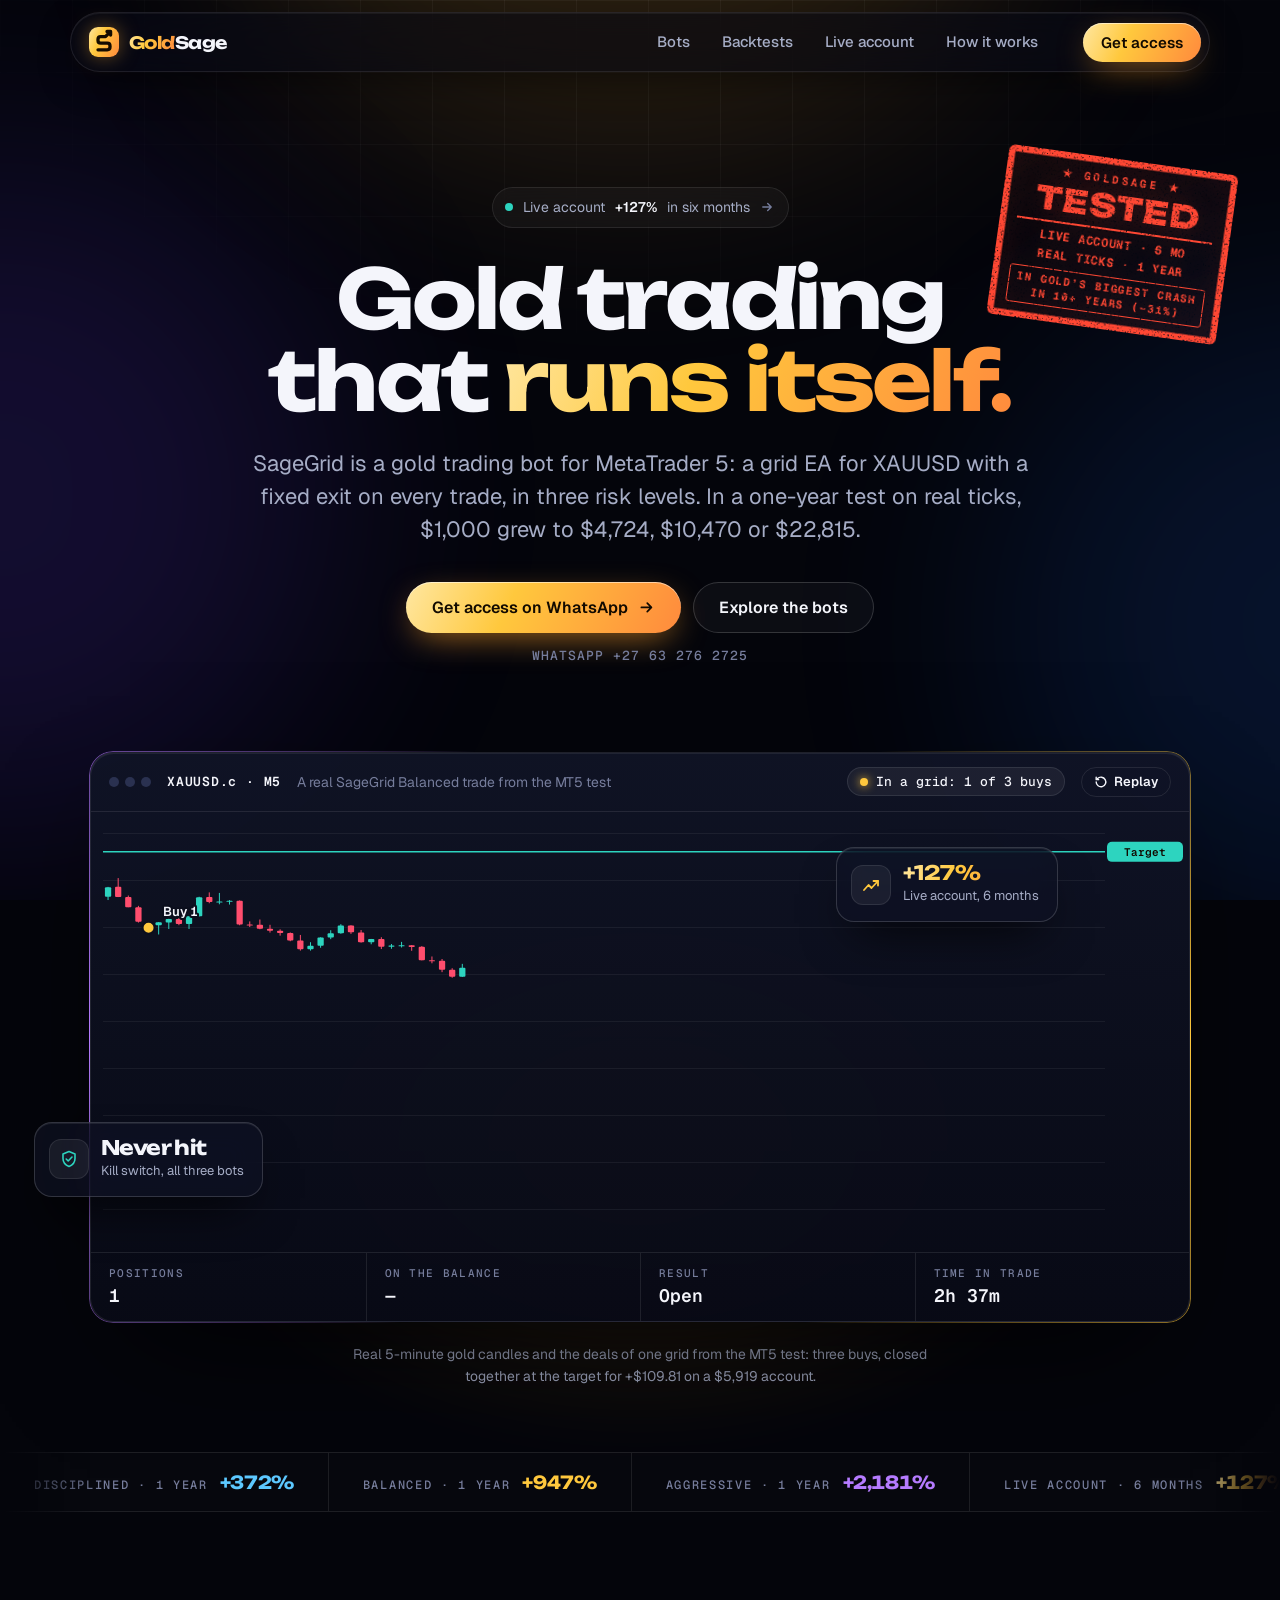
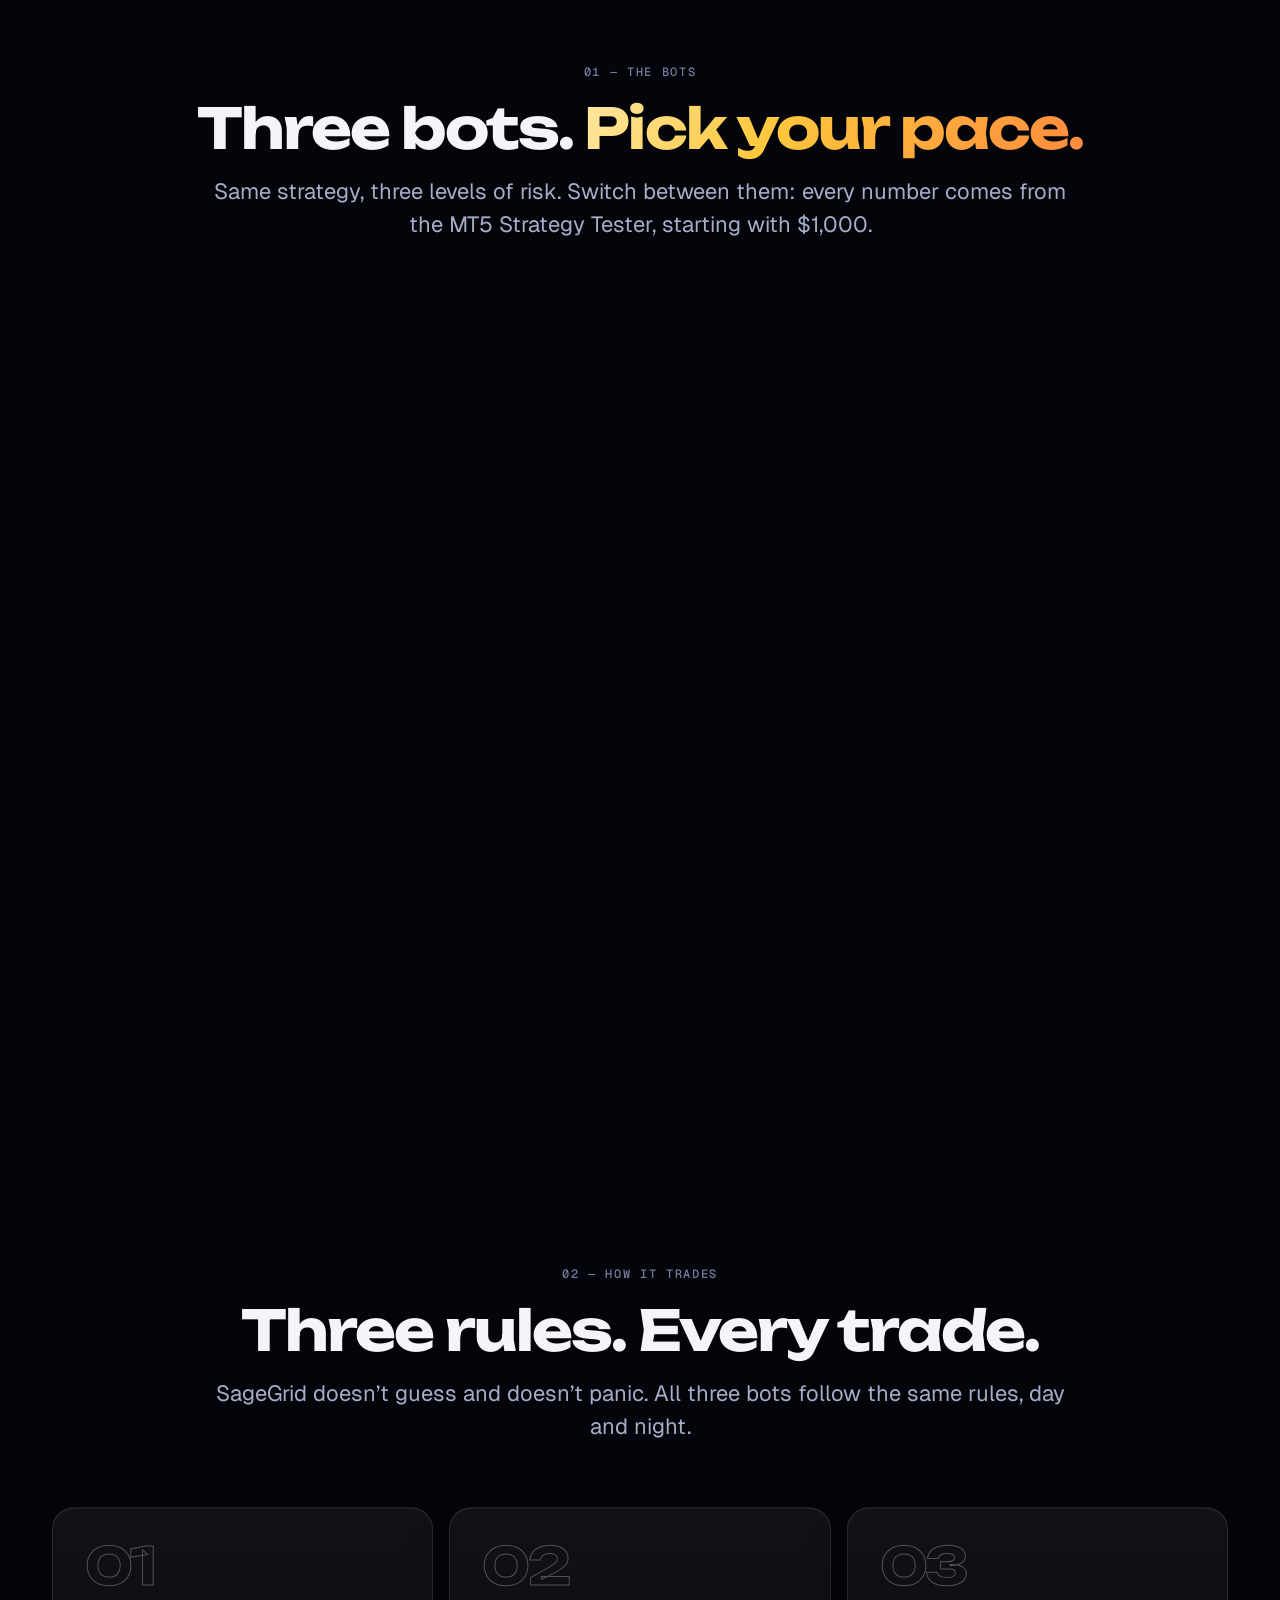
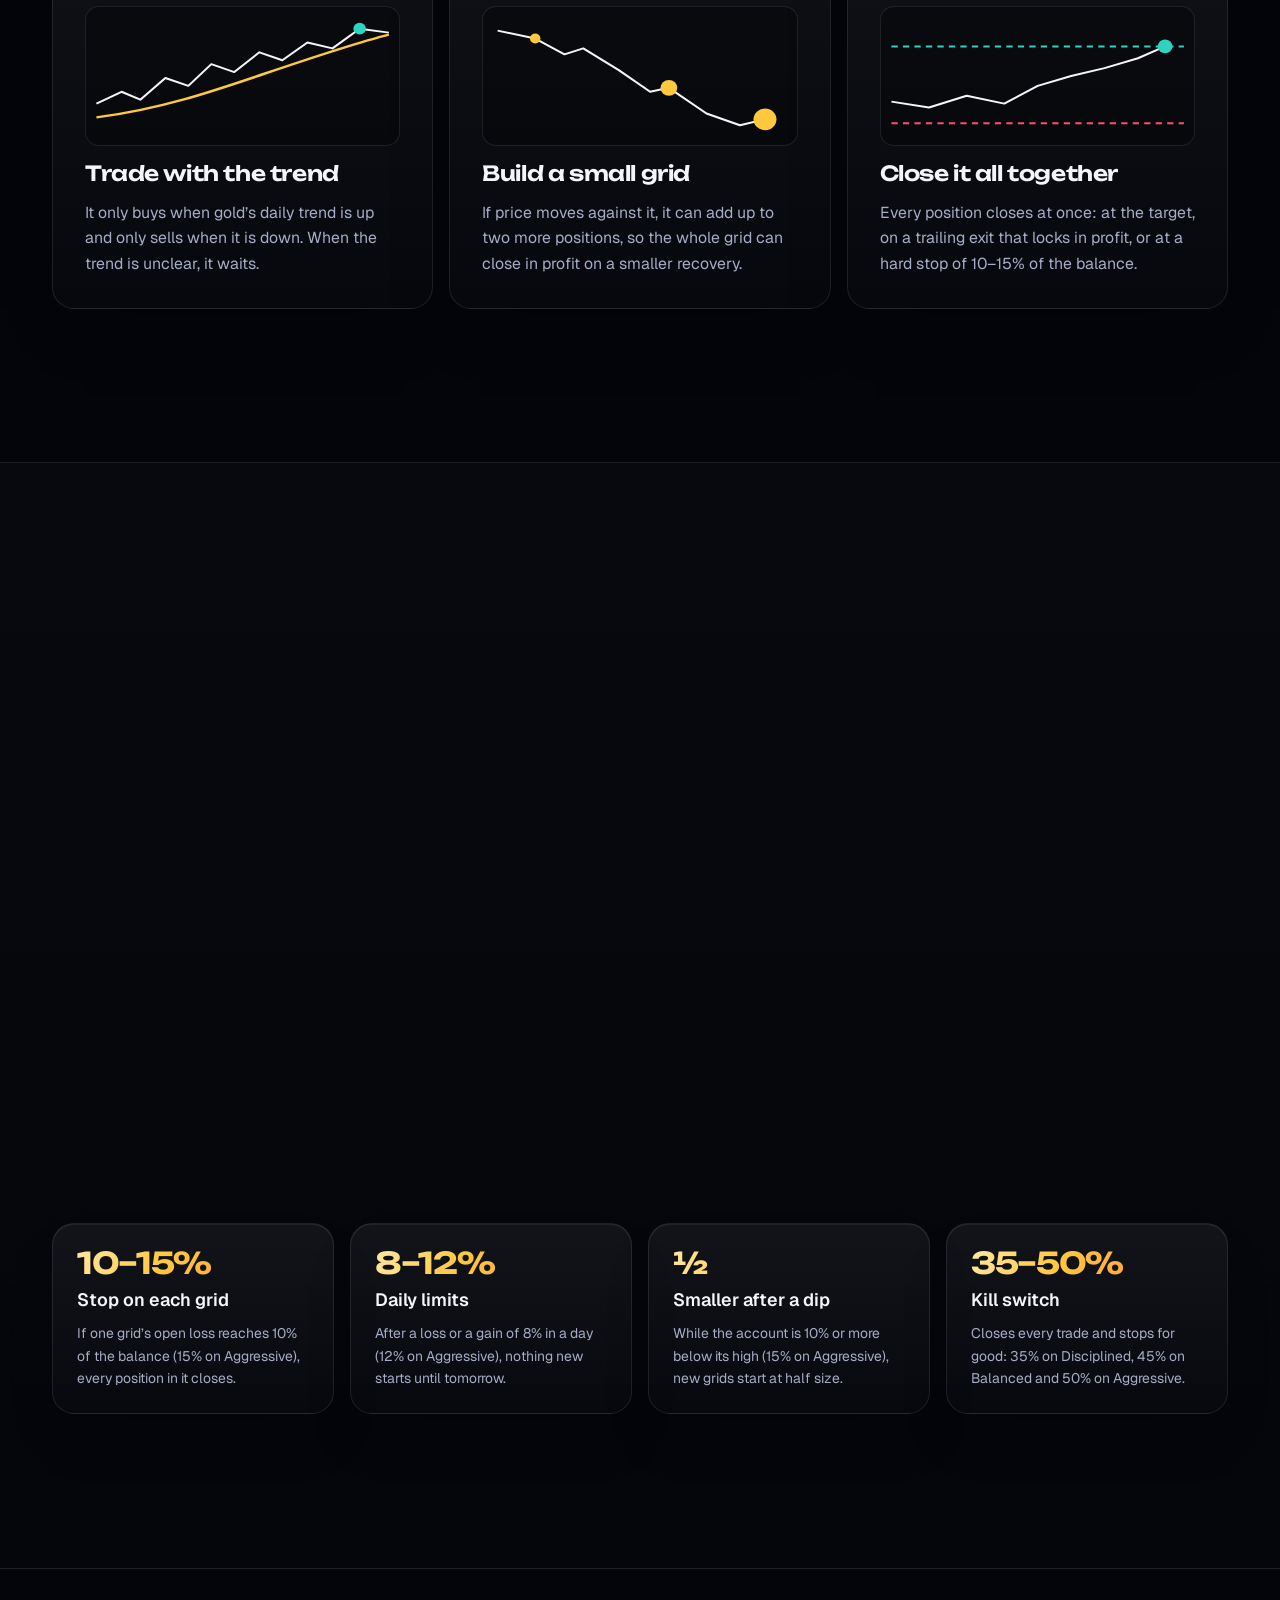
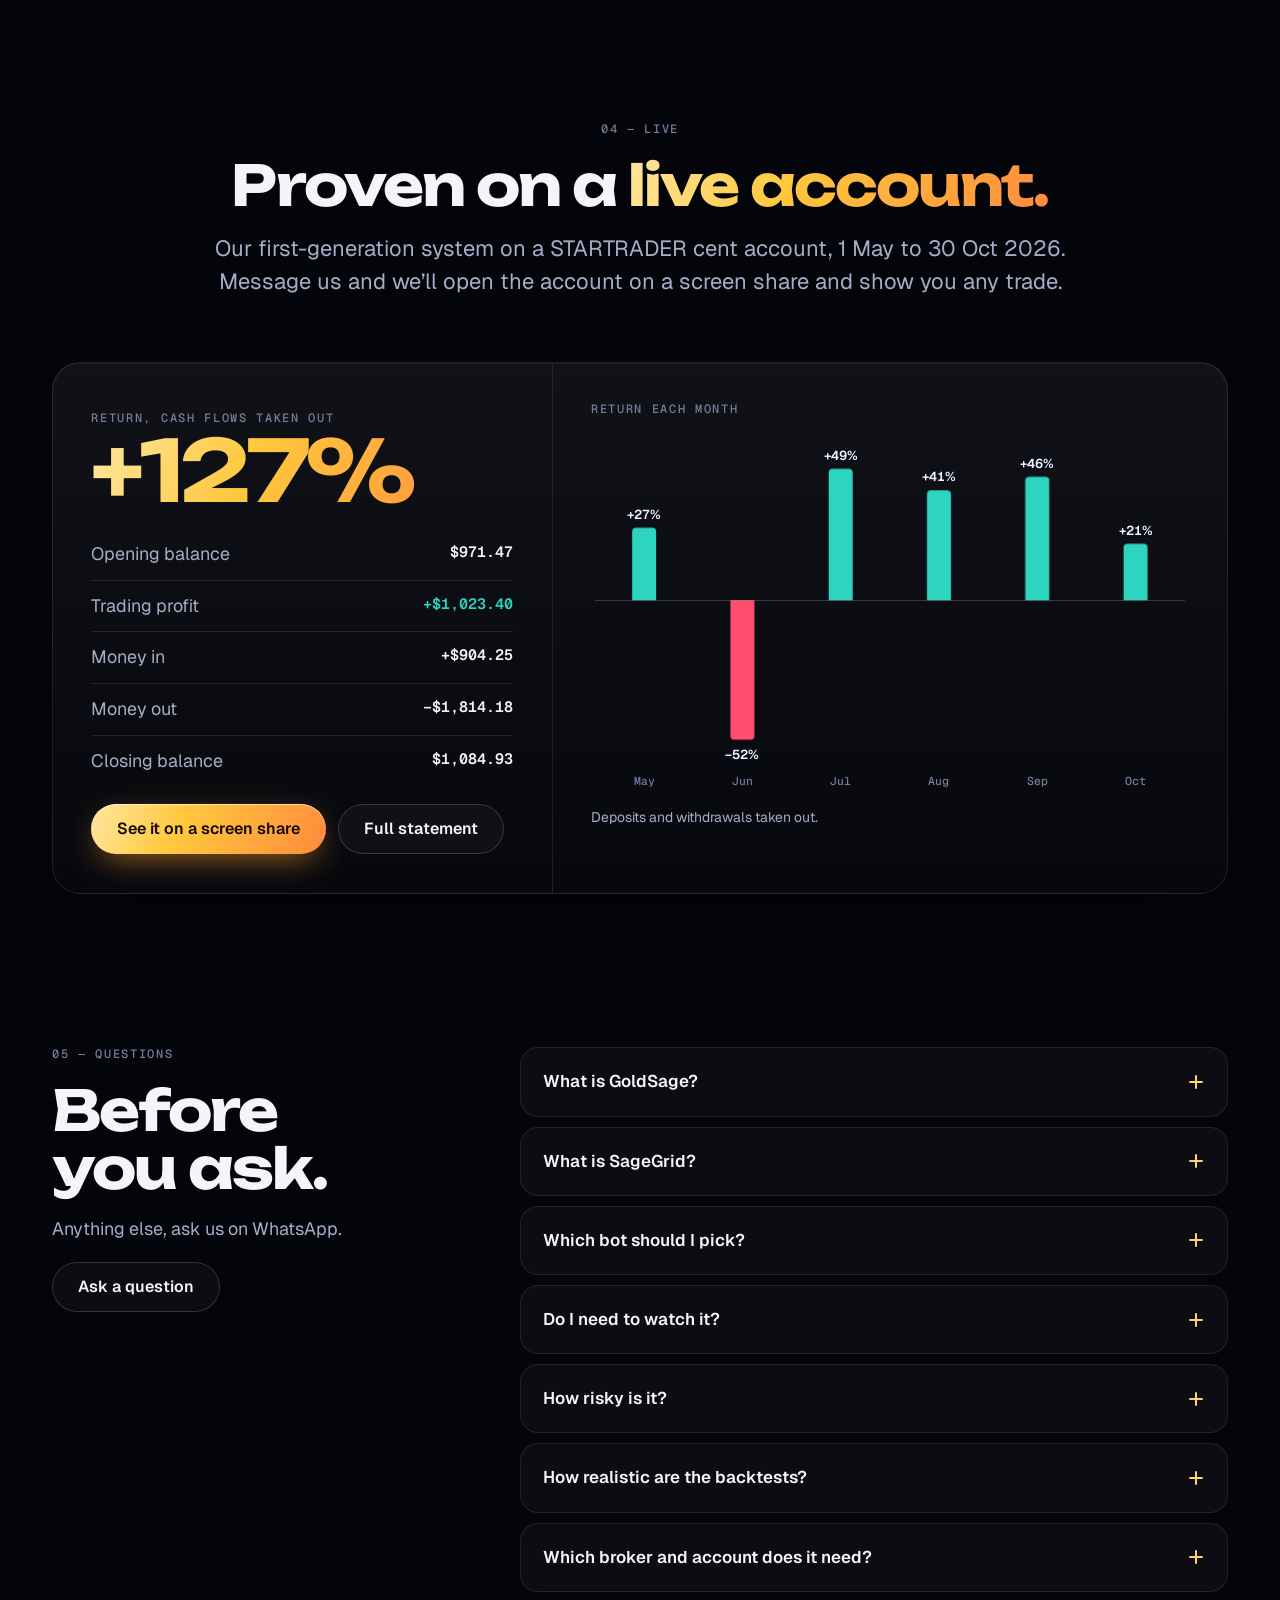
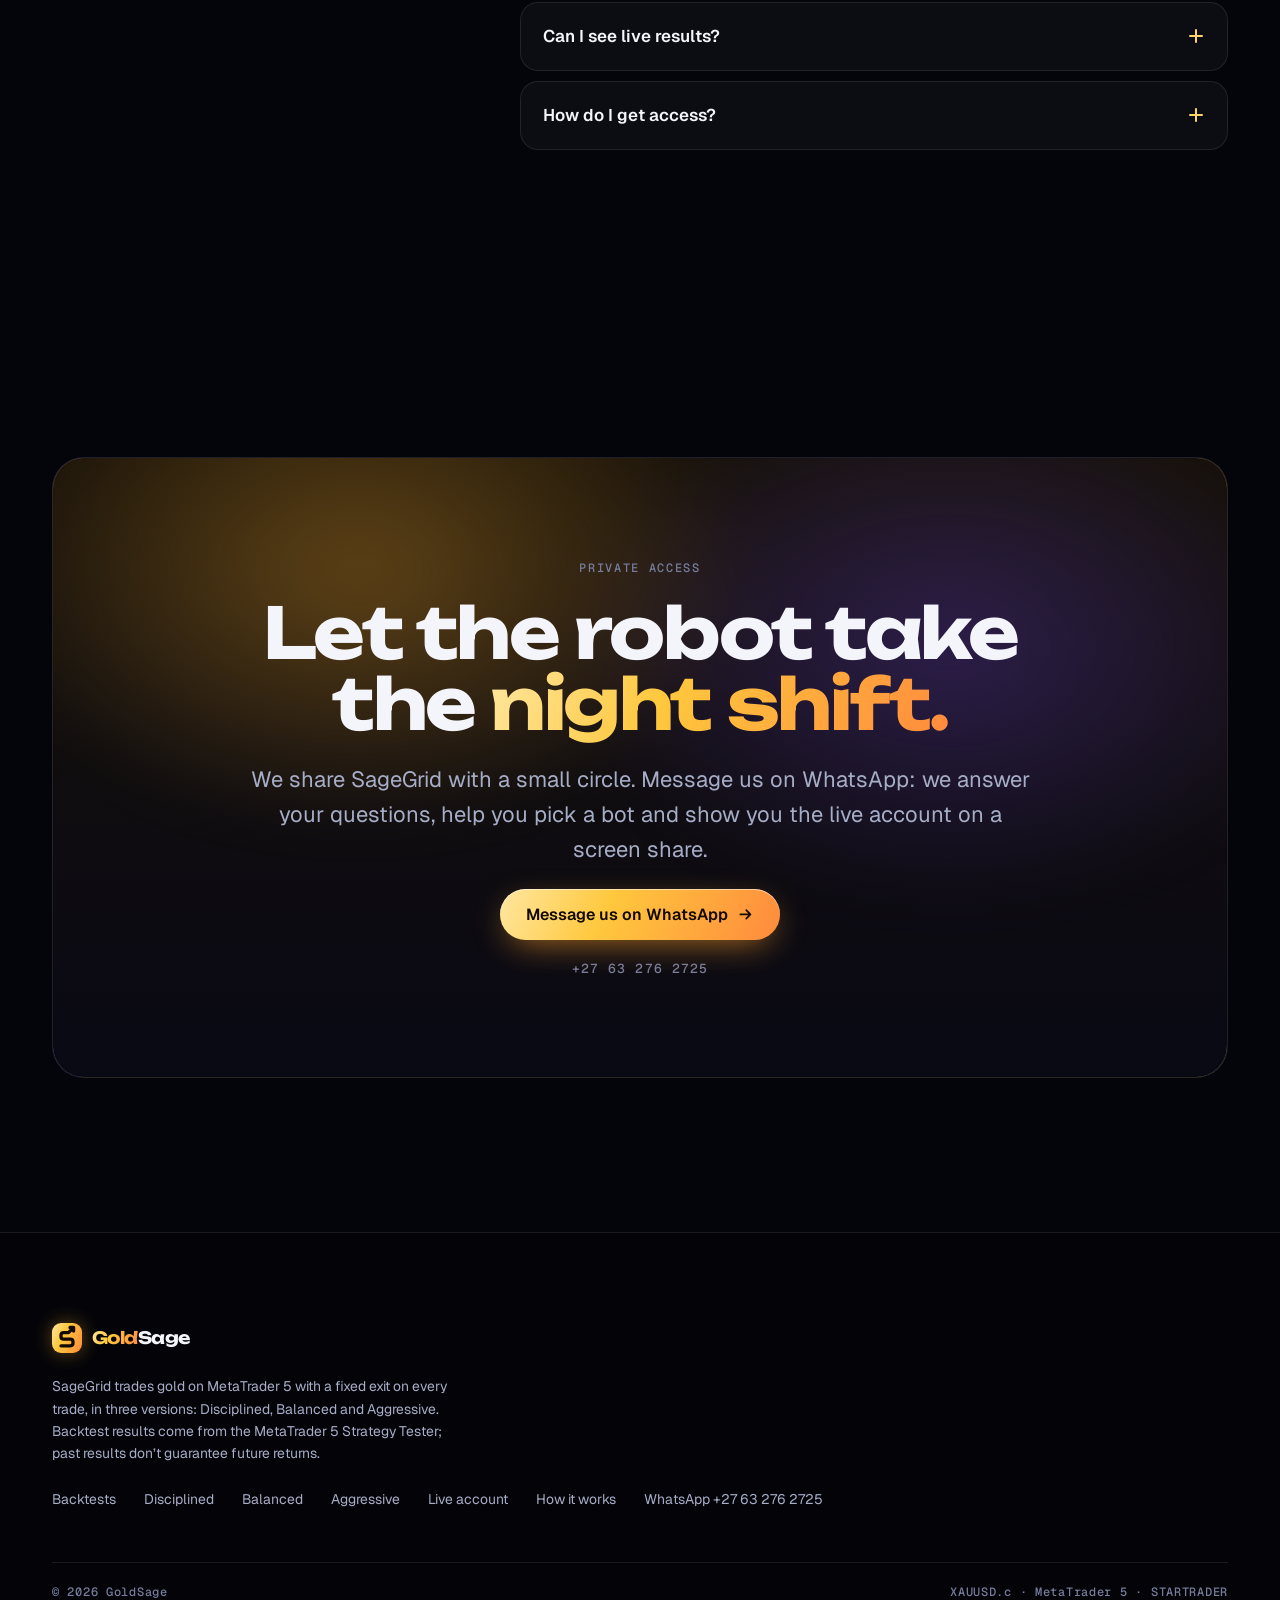
==== index.html @ a8e0a197 "Bot Lab: average losing month replaces the last-6-months tile Co-Authored-By: Claude Opus 5.5 <norep" ====
<!doctype html>
<html lang="en">
<head>
<title>GoldSage | Gold Trading Bot for MetaTrader 5 (XAUUSD EA)</title>
<meta name="description" content="SageGrid by GoldSage is a gold trading bot for MetaTrader 5: a trend-following XAUUSD grid EA with a hard stop on every grid and an account kill switch, in Disciplined, Balanced and Aggressive versions. One-year MT5 backtests on real ticks.">
<meta charset="utf-8">
<meta name="viewport" content="width=device-width, initial-scale=1">
<meta name="robots" content="index, follow, max-image-preview:large">
<link rel="canonical" href="https://goldsagefx.com/">
<meta property="og:url" content="https://goldsagefx.com/">
<meta name="theme-color" content="#04050B">
<link rel="icon" href="data:image/svg+xml,%3Csvg xmlns=%22http://www.w3.org/2000/svg%22 viewBox=%220 0 100 100%22%3E%3Cdefs%3E%3ClinearGradient id=%22gold%22 x1=%220%22 y1=%220%22 x2=%221%22 y2=%221%22%3E%3Cstop offset=%220%22 stop-color=%22%23FFE9A8%22/%3E%3Cstop offset=%22.45%22 stop-color=%22%23FFC83D%22/%3E%3Cstop offset=%221%22 stop-color=%22%23FF8A3D%22/%3E%3C/linearGradient%3E%3C/defs%3E%3Crect width=%22100%22 height=%22100%22 rx=%2227%22 fill=%22url%28%23gold%29%22/%3E%3Cpath d=%22M30 76H61Q70 76 70 67V63Q70 54 61 54H39Q30 54 30 45V41Q30 32 39 32H55L71 16%22 fill=%22none%22 stroke=%22%23140B00%22 stroke-width=%2211%22 stroke-linecap=%22round%22 stroke-linejoin=%22round%22/%3E%3Cpath d=%22M60 15H72V27%22 fill=%22none%22 stroke=%22%23140B00%22 stroke-width=%2211%22 stroke-linecap=%22round%22 stroke-linejoin=%22round%22/%3E%3C/svg%3E">
<link rel="apple-touch-icon" href="assets/touch-icon.png">
<meta property="og:type" content="website">
<meta property="og:site_name" content="GoldSage">
<meta property="og:title" content="GoldSage: gold trading that runs itself">
<meta property="og:description" content="SageGrid, a gold robot for MetaTrader 5, in three versions. One-year MT5 backtests and six months live.">
<meta property="og:image" content="https://goldsagefx.com/assets/og.png">
<meta property="og:image:width" content="1200">
<meta property="og:image:height" content="630">
<meta name="twitter:card" content="summary_large_image">
<link rel="preconnect" href="https://fonts.googleapis.com">
<link rel="preconnect" href="https://fonts.gstatic.com" crossorigin>
<link rel="stylesheet" href="https://fonts.googleapis.com/css2?family=Geist:wght@400..700&family=Geist+Mono:wght@400..600&family=Unbounded:wght@500..800&display=swap">
<link rel="stylesheet" href="assets/site.css?v=1094d1bd">
<script type="application/ld+json">{"@context": "https://schema.org", "@graph": [{"@type": "Organization", "@id": "https://goldsagefx.com/#org", "name": "GoldSage", "alternateName": ["Gold Sage", "GoldSage FX"], "url": "https://goldsagefx.com/", "logo": "https://goldsagefx.com/assets/logo.png", "contactPoint": {"@type": "ContactPoint", "telephone": "+27-63-276-2725", "contactType": "sales"}}, {"@type": "WebSite", "@id": "https://goldsagefx.com/#website", "url": "https://goldsagefx.com/", "name": "GoldSage", "publisher": {"@id": "https://goldsagefx.com/#org"}}, {"@type": "SoftwareApplication", "name": "SageGrid", "alternateName": "SageGrid gold grid bot", "applicationCategory": "FinanceApplication", "operatingSystem": "Windows (MetaTrader 5)", "description": "A gold (XAUUSD) grid trading bot, an expert advisor for MetaTrader 5, in three risk levels: Disciplined (+372% in a one-year MT5 backtest, worst fall 27.4%), Balanced (+947% in a one-year MT5 backtest, worst fall 32.2%), Aggressive (+2,181% in a one-year MT5 backtest, worst fall 45.0%).", "publisher": {"@id": "https://goldsagefx.com/#org"}, "url": "https://goldsagefx.com/"}, {"@type": "FAQPage", "mainEntity": [{"@type": "Question", "name": "What is GoldSage?", "acceptedAnswer": {"@type": "Answer", "text": "GoldSage is the team behind SageGrid, a gold grid trading bot for MetaTrader 5. We test every version in the MT5 Strategy Tester on real ticks and share it with a small circle of traders through WhatsApp."}}, {"@type": "Question", "name": "What is SageGrid?", "acceptedAnswer": {"@type": "Answer", "text": "A gold trading bot: an expert advisor (EA) for MetaTrader 5 that trades gold, XAUUSD. It opens small grids in the direction of the daily trend and closes each one as a whole, at a target or at a hard stop. It comes in three versions: Disciplined, Balanced and Aggressive."}}, {"@type": "Question", "name": "Which bot should I pick?", "acceptedAnswer": {"@type": "Answer", "text": "Disciplined if you want the smallest falls: its worst in the one-year test was 27.4%. Aggressive if you can sit through a fall of 45.0% for the biggest gains. Balanced sits between them, with a worst fall of 32.2%. Message us on WhatsApp and we’ll help you choose."}}, {"@type": "Question", "name": "Do I need to watch it?", "acceptedAnswer": {"@type": "Answer", "text": "No. It needs MetaTrader 5 running day and night, usually on a VPS, so its stops are always watched. Nobody has to step in."}}, {"@type": "Question", "name": "How risky is it?", "acceptedAnswer": {"@type": "Answer", "text": "In the one-year test the worst falls, floating P&L included, were 27.4% for Disciplined, 32.2% for Balanced and 45.0% for Aggressive. The biggest floating loss on a single grid was 12.3% of the balance for Disciplined, 10.7% of the balance for Balanced and 15.2% of the balance for Aggressive. Every grid has a hard stop, every day a loss limit, and every account a kill switch. Trading gold can lose money, and future results can be worse than the test."}}, {"@type": "Question", "name": "How realistic are the backtests?", "acceptedAnswer": {"@type": "Answer", "text": "They ran in the MetaTrader 5 Strategy Tester on 87,821,455 real ticks from STARTRADER, with the broker’s real spread and a 150 ms delay on every order. With a slower 500 ms delay the three bots ended the year at $3,731, $10,863 and $20,222."}}, {"@type": "Question", "name": "Which broker and account does it need?", "acceptedAnswer": {"@type": "Answer", "text": "It was built and tested on STARTRADER’s gold symbol, XAUUSD.c. Its lot sizes are set for cent accounts, like the live account we trade."}}, {"@type": "Question", "name": "Can I see live results?", "acceptedAnswer": {"@type": "Answer", "text": "Yes. Message us on WhatsApp and we’ll open the live account in MetaTrader 5 on a screen share, so you can see the six months on this site trade by trade."}}, {"@type": "Question", "name": "How do I get access?", "acceptedAnswer": {"@type": "Answer", "text": "Send a WhatsApp message to +27 63 276 2725. We’ll answer your questions there."}}]}]}</script>

</head>
<body>
<a class="skip" href="#main">Skip to content</a>
<div class="fx" aria-hidden="true"><div class="fx-aurora"><i></i><i></i><i></i></div><div class="fx-grid"></div></div>
<header class="site-head">
  <div class="bar">
    <a class="wordmark" href="./" aria-label="GoldSage home">
      <span class="mark"><svg viewBox="0 0 100 100" aria-hidden="true"><path d="M30 76H61Q70 76 70 67V63Q70 54 61 54H39Q30 54 30 45V41Q30 32 39 32H55L71 16" fill="none" stroke="#140B00" stroke-width="11" stroke-linecap="round" stroke-linejoin="round"/><path d="M60 15H72V27" fill="none" stroke="#140B00" stroke-width="11" stroke-linecap="round" stroke-linejoin="round"/></svg></span>
      <span><span class="grad">Gold</span>Sage</span>
    </a>
    <nav class="nav" id="nav" aria-label="Pages">
      <a href="#bots">Bots</a>
      <a href="backtest/" >Backtests</a>
      <a href="live/" >Live account</a>
      <a href="how/" >How it works</a>
    </nav>
    <a class="btn btn--small" href="https://wa.me/27632762725?text=Hi%20GoldSage%2C%20I%27d%20like%20access%20to%20SageGrid">Get access</a>
    <button class="menu-btn" type="button" aria-expanded="false" aria-controls="nav" aria-label="Menu"><span></span><span></span></button>
  </div>
</header>

<main id="main">

  <!-- ============================================================ hero -->
  <section class="hero" aria-labelledby="hero-title">
    <div class="wrap hero-wrap">
      <div class="stamp" role="img" aria-label="Tested: on a live account for 6 months, and on one year of real ticks in which gold fell 31% from its record $5,597.67 on 29 Jan 2026, its biggest crash in more than ten years.">
        <span class="stamp-top" aria-hidden="true">&#9733; GoldSage &#9733;</span>
        <b class="stamp-big" aria-hidden="true">Tested</b>
        <span class="stamp-rule" aria-hidden="true"></span>
        <span class="stamp-line" aria-hidden="true">Live account &middot; 6 mo</span>
        <span class="stamp-line" aria-hidden="true">Real ticks &middot; 1 year</span>
        <span class="stamp-foot" aria-hidden="true">In gold&rsquo;s biggest crash<br>in 10+ years (−31%)</span>
      </div>
      <a class="status rise" href="#live" style="--d:0"><i></i>Live account <b>+127%</b> in six months
        <svg viewBox="0 0 20 20" aria-hidden="true"><path d="M4 10h11M11 5l5 5-5 5" fill="none" stroke="currentColor" stroke-width="2" stroke-linecap="round" stroke-linejoin="round"/></svg></a>
      <h1 id="hero-title" class="rise" style="--d:1">Gold trading that <span class="grad">runs itself.</span></h1>
      <p class="lead rise" style="--d:2">SageGrid is a gold trading bot for MetaTrader&nbsp;5: a grid EA for XAUUSD with a fixed exit on every trade, in three risk levels. In a one-year test on real ticks, $1,000 grew to $4,724, $10,470 or $22,815.</p>
      <div class="actions rise" style="--d:3">
        <a class="btn" href="https://wa.me/27632762725?text=Hi%20GoldSage%2C%20I%27d%20like%20access%20to%20SageGrid">
          Get access on WhatsApp
          <svg viewBox="0 0 20 20" aria-hidden="true"><path d="M4 10h11M11 5l5 5-5 5" fill="none" stroke="currentColor" stroke-width="2" stroke-linecap="round" stroke-linejoin="round"/></svg>
        </a>
        <a class="btn btn--ghost" href="#bots">Explore the bots</a>
      </div>
      <p class="phone rise" style="--d:4">WHATSAPP +27 63 276 2725</p>

      <div class="stage rise" style="--d:5">
        <div class="holo glow-border">
          <div class="terminal" id="terminal">
            <div class="term-top">
              <span class="term-dots" aria-hidden="true"><i></i><i></i><i></i></span>
              <span class="term-sym">XAUUSD.c &middot; M5</span>
              <span class="term-meta">A real SageGrid Balanced trade from the MT5 test</span>
              <span class="pill" data-state="idle" aria-live="polite"><i></i><span class="pill-text">Waiting for a signal</span></span>
              <button class="replay-btn" type="button" aria-controls="terminal">
                <svg viewBox="0 0 16 16" aria-hidden="true"><path d="M2.5 8a5.5 5.5 0 1 0 1.6-3.9M2.5 2.5v2.8h2.8" fill="none" stroke="currentColor" stroke-width="1.6" stroke-linecap="round" stroke-linejoin="round"/></svg>
                Replay
              </button>
            </div>
            <div class="chart term-chart" data-chart="replay" aria-label="Replay of a SageGrid Balanced buy grid on gold: three buys as the price fell, all closed together at the target for +$109.81."></div>
            <div class="term-foot" aria-hidden="true">
              <div><span>Positions</span><b data-r="pos">0</b></div>
              <div><span>On the balance</span><b data-r="ret">—</b></div>
              <div><span>Result</span><b data-r="pnl">—</b></div>
              <div><span>Time in trade</span><b data-r="time">0h 00m</b></div>
            </div>
          </div>
        </div>
        <div class="floats">
          <div class="float f1">
            <span class="ico" aria-hidden="true"><svg viewBox="0 0 20 20"><path d="M10 2.5 4 5v4.6c0 3.6 2.5 6.6 6 7.9 3.5-1.3 6-4.3 6-7.9V5l-6-2.5Z" fill="none" stroke="var(--gain)" stroke-width="1.6" stroke-linejoin="round"/><path d="m7.2 10 2 2 3.8-4" fill="none" stroke="var(--gain)" stroke-width="1.6" stroke-linecap="round" stroke-linejoin="round"/></svg></span>
            <div><b>Never hit</b><span>Kill switch, all three bots</span></div>
          </div>
          <div class="float f2">
            <span class="ico" aria-hidden="true"><svg viewBox="0 0 20 20"><path d="M3 15l4.5-5 3 3L17 6" fill="none" stroke="var(--gold)" stroke-width="1.8" stroke-linecap="round" stroke-linejoin="round"/><path d="M12.5 6H17v4.5" fill="none" stroke="var(--gold)" stroke-width="1.8" stroke-linecap="round" stroke-linejoin="round"/></svg></span>
            <div><b class="grad">+127%</b><span>Live account, 6 months</span></div>
          </div>
        </div>
        <p class="small term-caption">Real 5-minute gold candles and the deals of one grid from the MT5 test: three buys, closed together at the target for +$109.81 on a $5,919 account.</p>
      </div>
    </div>
  </section>

  <!-- ============================================================ ticker -->
  <div class="ticker" role="region" aria-label="Results at a glance">
    <div class="ticker-track">
      <ul>
        <li><span>Disciplined &middot; 1 year</span><b style="color:var(--acc-disciplined)">+372%</b></li><li><span>Balanced &middot; 1 year</span><b style="color:var(--acc-balanced)">+947%</b></li><li><span>Aggressive &middot; 1 year</span><b style="color:var(--acc-aggressive)">+2,181%</b></li>
        <li><span>Live account &middot; 6 months</span><b class="grad">+127%</b></li>
        <li><span>Real ticks tested</span><b>87,821,455</b></li>
        <li><span>Margin stop-outs</span><b>0</b></li>
        <li><span>Kill switch</span><b class="pos">Never hit</b></li>
      </ul>
      <ul aria-hidden="true">
        <li><span>Disciplined &middot; 1 year</span><b style="color:var(--acc-disciplined)">+372%</b></li><li><span>Balanced &middot; 1 year</span><b style="color:var(--acc-balanced)">+947%</b></li><li><span>Aggressive &middot; 1 year</span><b style="color:var(--acc-aggressive)">+2,181%</b></li>
        <li><span>Live account &middot; 6 months</span><b class="grad">+127%</b></li>
        <li><span>Real ticks tested</span><b>87,821,455</b></li>
        <li><span>Margin stop-outs</span><b>0</b></li>
        <li><span>Kill switch</span><b class="pos">Never hit</b></li>
      </ul>
    </div>
  </div>

  <!-- ============================================================ bot lab -->
  <section class="section" id="bots" aria-labelledby="bots-title">
    <div class="wrap">
      <div class="section-head reveal">
        <span class="kicker">01 &mdash; The bots</span>
        <h2 id="bots-title">Three bots. <span class="grad">Pick your pace.</span></h2>
        <p>Same strategy, three levels of risk. Switch between them: every number comes from the MT5 Strategy Tester, starting with $1,000.</p>
      </div>

      <div class="lab reveal" data-lab>
        <div class="lab-tabs" role="tablist" aria-label="Bots">
          
          <button class="lab-tab" type="button" role="tab" id="lab-tab-disciplined" aria-controls="lab-panel" data-bot="disciplined"
                  aria-selected="false" tabindex="-1" style="--acc:var(--acc-disciplined)">
            <span class="lvl" data-level="1" aria-hidden="true"><i></i><i></i><i></i></span>
            <span class="lab-tab-name">Disciplined</span>
            <span class="lab-tab-ret">+372%<span class="hide-sm"> in 1 year</span></span>
            <svg class="animal animal--disciplined" viewBox="0 0 64 64" aria-hidden="true" focusable="false"><ellipse cx="13.5" cy="43" rx="5.5" ry="11.5" fill="#6E431E" transform="rotate(14 13.5 43)"/>
<ellipse cx="50.5" cy="43" rx="5.5" ry="11.5" fill="#6E431E" transform="rotate(-14 50.5 43)"/>
<ellipse cx="32" cy="40" rx="19" ry="20" fill="#8B5A2B"/>
<ellipse cx="32" cy="46" rx="11.5" ry="12" fill="#EBC086"/>
<path d="M26.5 43 q2.2 2.4 4.4 0 M33.1 43 q2.2 2.4 4.4 0 M29.8 49 q2.2 2.4 4.4 0" stroke="#BD8A4F" stroke-width="1.6" fill="none" stroke-linecap="round"/>
<path d="M13 24 L14.5 7 L26 19 Z" fill="#6E431E"/><path d="M51 24 L49.5 7 L38 19 Z" fill="#6E431E"/>
<ellipse cx="32" cy="26" rx="20.5" ry="15.5" fill="#8B5A2B"/>
<circle cx="23.8" cy="27" r="9.6" fill="#F7D48E"/><circle cx="40.2" cy="27" r="9.6" fill="#F7D48E"/>
<circle cx="23.8" cy="27" r="6.6" fill="#fff"/><circle cx="40.2" cy="27" r="6.6" fill="#fff"/>
<circle cx="24.8" cy="28" r="3.7" fill="#1B140E"/><circle cx="39.2" cy="28" r="3.7" fill="#1B140E"/>
<circle cx="26.1" cy="26.5" r="1.3" fill="#fff"/><circle cx="40.5" cy="26.5" r="1.3" fill="#fff"/>
<path d="M14.5 18.5 Q23.5 14 31 20.5 M49.5 18.5 Q40.5 14 33 20.5" stroke="#5A3416" stroke-width="2.6" fill="none" stroke-linecap="round"/>
<path d="M28.8 32.5 L35.2 32.5 L32 39 Z" fill="#F59331" stroke="#C96A12" stroke-width="1" stroke-linejoin="round"/>
<path d="M25 61 l2 -3.4 l2 3.4 M35 61 l2 -3.4 l2 3.4" stroke="#F59331" stroke-width="2.4" fill="none" stroke-linecap="round" stroke-linejoin="round"/></svg>
          </button>
          
          <button class="lab-tab" type="button" role="tab" id="lab-tab-balanced" aria-controls="lab-panel" data-bot="balanced"
                  aria-selected="true" tabindex="0" style="--acc:var(--acc-balanced)">
            <span class="lvl" data-level="2" aria-hidden="true"><i></i><i></i><i></i></span>
            <span class="lab-tab-name">Balanced</span>
            <span class="lab-tab-ret">+947%<span class="hide-sm"> in 1 year</span></span>
            <svg class="animal animal--balanced" viewBox="0 0 64 64" aria-hidden="true" focusable="false"><path d="M11 28 L13 5 L28.5 18 Z" fill="#5F687C"/><path d="M53 28 L51 5 L35.5 18 Z" fill="#5F687C"/>
<path d="M15 22 L16 11 L24.5 18 Z" fill="#F2A7B5"/><path d="M49 22 L48 11 L39.5 18 Z" fill="#F2A7B5"/>
<path d="M11 35 L4 39.5 L12 40.5 L7.5 46 L17 45.5 Z" fill="#8A94A8"/><path d="M53 35 L60 39.5 L52 40.5 L56.5 46 L47 45.5 Z" fill="#8A94A8"/>
<path d="M32 13 C46.5 13 54 23.5 54 34 C54 40.5 50.5 44.5 46 47.5 L40 54.5 C36 57.5 28 57.5 24 54.5 L18 47.5 C13.5 44.5 10 40.5 10 34 C10 23.5 17.5 13 32 13 Z" fill="#8A94A8"/>
<path d="M32 14.5 L36.5 29 L32 33.5 L27.5 29 Z" fill="#6E788D"/>
<path d="M21.5 38.5 C21.5 31.5 42.5 31.5 42.5 38.5 C42.5 47 37.5 53 32 53 C26.5 53 21.5 47 21.5 38.5 Z" fill="#EEF1F6"/>
<ellipse cx="23.8" cy="30" rx="4.3" ry="4.6" fill="#fff"/><ellipse cx="40.2" cy="30" rx="4.3" ry="4.6" fill="#fff"/>
<circle cx="24.4" cy="30.6" r="2.7" fill="#E8A23A"/><circle cx="39.6" cy="30.6" r="2.7" fill="#E8A23A"/>
<circle cx="24.4" cy="30.6" r="1.4" fill="#1B140E"/><circle cx="39.6" cy="30.6" r="1.4" fill="#1B140E"/>
<circle cx="25.4" cy="29.5" r="0.9" fill="#fff"/><circle cx="40.6" cy="29.5" r="0.9" fill="#fff"/>
<path d="M18.5 24.5 L28 27 M45.5 24.5 L36 27" stroke="#4A5164" stroke-width="2.2" stroke-linecap="round"/>
<path d="M28.3 37.5 Q32 35.5 35.7 37.5 Q35.2 41.2 32 42.2 Q28.8 41.2 28.3 37.5 Z" fill="#1E1E24"/>
<path d="M32 42.2 L32 45.2 M27.3 45.6 Q32 49.4 36.7 45.6" stroke="#1E1E24" stroke-width="1.7" fill="none" stroke-linecap="round"/></svg>
          </button>
          
          <button class="lab-tab" type="button" role="tab" id="lab-tab-aggressive" aria-controls="lab-panel" data-bot="aggressive"
                  aria-selected="false" tabindex="-1" style="--acc:var(--acc-aggressive)">
            <span class="lvl" data-level="3" aria-hidden="true"><i></i><i></i><i></i></span>
            <span class="lab-tab-name">Aggressive</span>
            <span class="lab-tab-ret">+2,181%<span class="hide-sm"> in 1 year</span></span>
            <svg class="animal animal--aggressive" viewBox="0 0 64 64" aria-hidden="true" focusable="false"><path d="M32.0,3.0 L37.1,10.6 L45.0,6.0 L46.3,15.0 L55.5,14.3 L52.7,23.0 L61.2,26.3 L55.0,33.0 L62.1,39.9 L53.7,43.4 L57.4,53.3 L47.5,52.4 L46.6,63.3 L37.6,57.7 L32.0,67.0 L26.4,57.7 L17.4,63.3 L16.5,52.4 L6.6,53.3 L10.3,43.4 L1.9,39.9 L9.0,33.0 L2.8,26.3 L11.3,23.0 L8.5,14.3 L17.7,15.0 L19.0,6.0 L26.9,10.6 Z" fill="#C8541A" stroke="#C8541A" stroke-width="3" stroke-linejoin="round"/>
<path d="M32.0,7.5 L36.6,13.0 L43.1,10.0 L44.8,17.0 L51.9,17.1 L50.5,24.1 L56.9,27.3 L52.5,33.0 L57.7,38.9 L51.4,42.3 L53.9,50.5 L46.0,50.5 L44.6,59.2 L37.1,55.3 L32.0,62.5 L26.9,55.3 L19.4,59.2 L18.0,50.5 L10.1,50.5 L12.6,42.3 L6.3,38.9 L11.5,33.0 L7.1,27.3 L13.5,24.1 L12.1,17.1 L19.2,17.0 L20.9,10.0 L27.4,13.0 Z" fill="#EE8A2E" stroke="#EE8A2E" stroke-width="2.4" stroke-linejoin="round"/>
<circle cx="19.5" cy="19.5" r="5.2" fill="#F2B544"/><circle cx="44.5" cy="19.5" r="5.2" fill="#F2B544"/>
<circle cx="19.5" cy="19.5" r="2.6" fill="#D58E22"/><circle cx="44.5" cy="19.5" r="2.6" fill="#D58E22"/>
<ellipse cx="32" cy="33" rx="15.5" ry="16" fill="#F7C64F"/>
<path d="M19.5 26.5 L28.5 29.5 M44.5 26.5 L35.5 29.5" stroke="#5A3410" stroke-width="2.6" stroke-linecap="round"/>
<path d="M21.5 30.5 Q25 28.8 28.5 31 M42.5 30.5 Q39 28.8 35.5 31" stroke="#3B2410" stroke-width="2.2" fill="none" stroke-linecap="round"/>
<ellipse cx="32" cy="41" rx="10" ry="8" fill="#FCE6A6"/>
<path d="M28.3 33.6 Q32 31.6 35.7 33.6 Q34.7 37.2 32 37.8 Q29.3 37.2 28.3 33.6 Z" fill="#7A3E12"/>
<path d="M24 40.5 Q32 37.6 40 40.5 Q39 51 32 52.6 Q25 51 24 40.5 Z" fill="#6B1A1A"/>
<path d="M27.3 48 Q32 44.4 36.7 48 Q34.7 52 32 52 Q29.3 52 27.3 48 Z" fill="#F07C8C"/>
<path d="M26.4 40.6 L28 45.2 L29.5 40.1 Z M37.6 40.6 L36 45.2 L34.5 40.1 Z" fill="#fff"/>
<path d="M26.8 50.4 L27.9 47.8 L29.2 50.9 Z M37.2 50.4 L36.1 47.8 L34.8 50.9 Z" fill="#fff"/></svg>
          </button>
          
        </div>

        <div class="lab-panel glass" id="lab-panel" role="tabpanel" aria-labelledby="lab-tab-balanced" style="--acc:var(--acc-balanced)">
          <div class="lab-main">
            <div class="lab-top">
              <div>
                <span class="kicker" data-f="kick">SageGrid Balanced &middot; 1 year from $1,000</span>
                <b class="lab-big" data-f="ret">+947%</b>
                <span class="lab-sub" data-f="sub">$1,000 became $10,470.01 in the MT5 Strategy Tester</span>
              </div>
              <p class="lab-blurb" data-f="blurb">Trades more often and adds a trailing exit that locks in profit. The trade replayed above is one of its grids.</p>
            </div>
            <div class="chart lab-chart" data-chart="equity" data-bot="balanced" data-series="balance,low" tabindex="0"
                 aria-label="SageGrid Balanced: balance and lowest equity each day of the one-year MT5 test, from $1,000 to $10,470.01. Use the arrow keys to move through the days."></div>
            <ul class="legend">
              <li><i style="background:var(--acc)"></i>Balance at the end of each day</li>
              <li><i style="background:var(--loss)"></i>Lowest equity that day, floating P&amp;L included</li>
            </ul>
          </div>
          <div class="lab-tiles">
            <div class="tile"><span>Average profitable month</span><b class="pos" data-f="avgm">+29.6%</b><small data-f="avgmt">Average gain of the 10 months that made money in the 1-year test</small></div>
            <div class="tile"><span>Average losing month</span><b class="neg" data-f="avgl">−7.5%</b><small data-f="avglt">Average loss of the 2 months that lost money in the 1-year test</small></div>
            <div class="tile"><span>Worst fall, floating PNL</span><b data-f="dd">32.2%</b>
              <div class="mini-meter" aria-hidden="true"><i data-f="ddw" style="width:32.22%"></i><em data-f="ksl" style="left:45%"></em></div>
              <small data-f="ks">Closed trades only 27.2% &middot; kill switch 45%, never hit</small></div>
            <div class="tile"><span>Profit factor</span><b data-f="pf">1.83</b><small>Gross profit for every dollar of gross loss</small></div>
            <div class="tile"><span>Profitable months</span><b data-f="wm">10 of 12</b><small data-f="wmt">In the 1-year test. Worst month −9.1%</small></div>
            <div class="tile"><span>Biggest floating loss</span><b class="neg" data-f="fl">−10.7%</b><small data-f="flt">Of the balance, on one grid (−$385.77). Stop on each grid: 10%</small></div>
          </div>
          <div class="lab-actions">
            <a class="btn" data-f="wa" href="https://wa.me/27632762725?text=Hi%20GoldSage%2C%20I%27d%20like%20to%20ask%20about%20SageGrid%20Balanced"><span data-f="waname">Ask about Balanced</span>
              <svg viewBox="0 0 20 20" aria-hidden="true"><path d="M4 10h11M11 5l5 5-5 5" fill="none" stroke="currentColor" stroke-width="2" stroke-linecap="round" stroke-linejoin="round"/></svg></a>
            <a class="btn btn--ghost" data-f="page" href="backtest/balanced/">Every number</a>
            <a class="more" data-f="report" href="report/balanced_1y.html" target="_blank" rel="noopener">Open the MT5 report
              <svg viewBox="0 0 20 20" aria-hidden="true"><path d="M6 14 14 6M8 6h6v6" fill="none" stroke="currentColor" stroke-width="2" stroke-linecap="round" stroke-linejoin="round"/></svg></a>
          </div>
        </div>
      </div>
    </div>
  </section>

  <!-- ============================================================ how it trades -->
  <section class="section" style="padding-top:0" aria-labelledby="how-title">
    <div class="wrap">
      <div class="section-head reveal">
        <span class="kicker">02 &mdash; How it trades</span>
        <h2 id="how-title">Three rules. Every trade.</h2>
        <p>SageGrid doesn&rsquo;t guess and doesn&rsquo;t panic. All three bots follow the same rules, day and night.</p>
      </div>
      <div class="rules">
        <article class="rule glass spot reveal" style="--d:0">
          <span class="rule-n" aria-hidden="true">01</span>
          <div class="viz" aria-hidden="true">
            <svg viewBox="0 0 300 140" preserveAspectRatio="none">
              <path class="draw" pathLength="100" d="M10 112 C70 104 120 86 170 68 S260 36 290 28" fill="none" stroke="var(--gold)" stroke-width="2.5"/>
              <polyline class="draw" pathLength="100" points="10,98 34,86 52,94 76,72 98,80 120,58 142,66 166,46 188,54 212,36 236,42 262,22 290,26" fill="none" stroke="var(--ink)" stroke-width="2" stroke-linejoin="round"/>
              <circle class="pop p3" cx="262" cy="22" r="6" fill="var(--gain)"/>
            </svg>
          </div>
          <h3>Trade with the trend</h3>
          <p>It only buys when gold&rsquo;s daily trend is up and only sells when it is down. When the trend is unclear, it waits.</p>
        </article>
        <article class="rule glass spot reveal" style="--d:1">
          <span class="rule-n" aria-hidden="true">02</span>
          <div class="viz" aria-hidden="true">
            <svg viewBox="0 0 300 140" preserveAspectRatio="none">
              <polyline class="draw" pathLength="100" points="14,24 50,32 78,48 96,42 130,64 160,86 178,82 214,108 246,120 270,114" fill="none" stroke="var(--ink)" stroke-width="2" stroke-linejoin="round"/>
              <circle class="pop p1" cx="50" cy="32" r="5" fill="var(--gold)"/>
              <circle class="pop p2" cx="178" cy="82" r="8" fill="var(--gold)"/>
              <circle class="pop p3" cx="270" cy="114" r="11" fill="var(--gold)"/>
            </svg>
          </div>
          <h3>Build a small grid</h3>
          <p>If price moves against it, it can add up to two more positions, so the whole grid can close in profit on a smaller recovery.</p>
        </article>
        <article class="rule glass spot reveal" style="--d:2">
          <span class="rule-n" aria-hidden="true">03</span>
          <div class="viz" aria-hidden="true">
            <svg viewBox="0 0 300 140" preserveAspectRatio="none">
              <line x1="10" y1="40" x2="290" y2="40" stroke="var(--gain)" stroke-width="2" stroke-dasharray="6 5"/>
              <line x1="10" y1="118" x2="290" y2="118" stroke="var(--loss)" stroke-width="2" stroke-dasharray="6 5"/>
              <polyline class="draw" pathLength="100" points="10,96 46,102 82,90 118,98 150,80 182,70 214,62 246,52 272,40" fill="none" stroke="var(--ink)" stroke-width="2" stroke-linejoin="round"/>
              <circle class="pop p3" cx="272" cy="40" r="7" fill="var(--gain)"/>
            </svg>
          </div>
          <h3>Close it all together</h3>
          <p>Every position closes at once: at the target, on a trailing exit that locks in profit, or at a hard stop of 10–15% of the balance.</p>
        </article>
      </div>
    </div>
  </section>

  <!-- ============================================================ risk -->
  <section class="section band" id="risk" aria-labelledby="risk-title">
    <div class="wrap">
      <div class="section-head reveal">
        <span class="kicker">03 &mdash; Risk</span>
        <h2 id="risk-title">Built for the bad days.</h2>
        <p>Every exit is fixed before the first trade. Each bot has its own kill switch, set above the deepest fall it had in a full year of real ticks, floating P&amp;L included. None was ever hit.</p>
      </div>
      <div class="gauges">
        
        <figure class="gauge glass spot reveal" style="--acc:var(--acc-disciplined);--d:0">
          <div class="gauge-dial">
            <svg viewBox="0 -10 200 134" aria-hidden="true">
              <path class="track" d="M12,100 A88,88 0 0 1 188,100" fill="none" stroke-width="12" stroke-linecap="round"/>
              <path class="fill" d="M12,100 A88,88 0 0 1 188,100" fill="none" stroke-width="12" stroke-linecap="round" style="stroke-dasharray:75.61 400"/>
              <line class="tick" x1="66.86" y1="34.96" x2="53.24" y2="8.23" stroke-width="3" stroke-linecap="round"/>
              <text class="end" x="12" y="121" text-anchor="middle">0%</text>
              <text class="end" x="188" y="121" text-anchor="middle">100%</text>
            </svg>
            <div class="gauge-val"><b>27.4%</b><span>Worst fall, floating PNL</span></div>
          </div>
          <figcaption><strong>Disciplined</strong>Closed trades only 25.6% &middot; biggest floating loss on one grid 12.3%<br>Kill switch at 35% &middot; <em>never hit</em></figcaption>
        </figure>
        
        <figure class="gauge glass spot reveal" style="--acc:var(--acc-balanced);--d:1">
          <div class="gauge-dial">
            <svg viewBox="0 -10 200 134" aria-hidden="true">
              <path class="track" d="M12,100 A88,88 0 0 1 188,100" fill="none" stroke-width="12" stroke-linecap="round"/>
              <path class="fill" d="M12,100 A88,88 0 0 1 188,100" fill="none" stroke-width="12" stroke-linecap="round" style="stroke-dasharray:89.08 400"/>
              <line class="tick" x1="88.58" y1="27.9" x2="83.89" y2="-1.73" stroke-width="3" stroke-linecap="round"/>
              <text class="end" x="12" y="121" text-anchor="middle">0%</text>
              <text class="end" x="188" y="121" text-anchor="middle">100%</text>
            </svg>
            <div class="gauge-val"><b>32.2%</b><span>Worst fall, floating PNL</span></div>
          </div>
          <figcaption><strong>Balanced</strong>Closed trades only 27.2% &middot; biggest floating loss on one grid 10.7%<br>Kill switch at 45% &middot; <em>never hit</em></figcaption>
        </figure>
        
        <figure class="gauge glass spot reveal" style="--acc:var(--acc-aggressive);--d:2">
          <div class="gauge-dial">
            <svg viewBox="0 -10 200 134" aria-hidden="true">
              <path class="track" d="M12,100 A88,88 0 0 1 188,100" fill="none" stroke-width="12" stroke-linecap="round"/>
              <path class="fill" d="M12,100 A88,88 0 0 1 188,100" fill="none" stroke-width="12" stroke-linecap="round" style="stroke-dasharray:124.52 400"/>
              <line class="tick" x1="100.0" y1="27.0" x2="100.0" y2="-3.0" stroke-width="3" stroke-linecap="round"/>
              <text class="end" x="12" y="121" text-anchor="middle">0%</text>
              <text class="end" x="188" y="121" text-anchor="middle">100%</text>
            </svg>
            <div class="gauge-val"><b>45.0%</b><span>Worst fall, floating PNL</span></div>
          </div>
          <figcaption><strong>Aggressive</strong>Closed trades only 38.7% &middot; biggest floating loss on one grid 15.2%<br>Kill switch at 50% &middot; <em>never hit</em></figcaption>
        </figure>
        
      </div>
      <div class="limits-row">
        <div class="limit glass spot reveal" style="--d:0"><b class="grad">10–15%</b><strong>Stop on each grid</strong><p>If one grid&rsquo;s open loss reaches 10% of the balance (15% on Aggressive), every position in it closes.</p></div>
        <div class="limit glass spot reveal" style="--d:1"><b class="grad">8–12%</b><strong>Daily limits</strong><p>After a loss or a gain of 8% in a day (12% on Aggressive), nothing new starts until tomorrow.</p></div>
        <div class="limit glass spot reveal" style="--d:2"><b class="grad">&frac12;</b><strong>Smaller after a dip</strong><p>While the account is 10% or more below its high (15% on Aggressive), new grids start at half size.</p></div>
        <div class="limit glass spot reveal" style="--d:3"><b class="grad">35–50%</b><strong>Kill switch</strong><p>Closes every trade and stops for good: 35% on Disciplined, 45% on Balanced and 50% on Aggressive.</p></div>
      </div>
    </div>
  </section>

  <!-- ============================================================ live account -->
  <section class="section" id="live" aria-labelledby="live-title">
    <div class="wrap">
      <div class="section-head reveal">
        <span class="kicker">04 &mdash; Live</span>
        <h2 id="live-title">Proven on a <span class="grad">live account.</span></h2>
        <p>Our first-generation system on a STARTRADER cent account, 1&nbsp;May to 30&nbsp;Oct 2026. Message us and we&rsquo;ll open the account on a screen share and show you any trade.</p>
      </div>
      <div class="live-panel glass reveal">
        <div class="live-left">
          <div>
            <span class="kicker">Return, cash flows taken out</span>
            <b class="live-big grad">+127%</b>
          </div>
          <div class="kvs">
            <div class="kv"><span>Opening balance</span><b>$971.47</b></div>
            <div class="kv"><span>Trading profit</span><b class="pos">+$1,023.40</b></div>
            <div class="kv"><span>Money in</span><b>+$904.25</b></div>
            <div class="kv"><span>Money out</span><b>−$1,814.18</b></div>
            <div class="kv"><span>Closing balance</span><b>$1,084.93</b></div>
          </div>
          <div class="actions">
            <a class="btn" href="https://wa.me/27632762725?text=Hi%20GoldSage%2C%20I%27d%20like%20to%20see%20the%20live%20account%20on%20a%20screen%20share">See it on a screen share</a>
            <a class="btn btn--ghost" href="live/">Full statement</a>
          </div>
        </div>
        <div class="live-right">
          <span class="kicker">Return each month</span>
          <div class="chart" data-chart="months" data-src="live" style="height:clamp(260px, 28vw, 360px)" aria-label="Live account return each month, May to October 2026, deposits and withdrawals taken out"></div>
          <p class="small">Deposits and withdrawals taken out.</p>
        </div>
      </div>
    </div>
  </section>

  <!-- ============================================================ FAQ -->
  <section class="section" style="padding-top:0" aria-labelledby="faq-title">
    <div class="wrap faq-grid">
      <div class="faq-head reveal">
        <span class="kicker">05 &mdash; Questions</span>
        <h2 id="faq-title">Before you ask.</h2>
        <p>Anything else, ask us on WhatsApp.</p>
        <a class="btn btn--ghost" href="https://wa.me/27632762725?text=Hi%20GoldSage%2C%20I%20have%20a%20question%20about%20SageGrid">Ask a question</a>
      </div>
      <div class="faq reveal">
        <details>
          <summary>What is GoldSage?<svg viewBox="0 0 18 18" aria-hidden="true"><path d="M9 3v12M3 9h12" fill="none" stroke="currentColor" stroke-width="2" stroke-linecap="round"/></svg></summary>
          <div><p>GoldSage is the team behind SageGrid, a gold grid trading bot for MetaTrader&nbsp;5. We test every version in the MT5 Strategy Tester on real ticks and share it with a small circle of traders through WhatsApp.</p></div>
        </details>
        <details>
          <summary>What is SageGrid?<svg viewBox="0 0 18 18" aria-hidden="true"><path d="M9 3v12M3 9h12" fill="none" stroke="currentColor" stroke-width="2" stroke-linecap="round"/></svg></summary>
          <div><p>A gold trading bot: an expert advisor (EA) for MetaTrader&nbsp;5 that trades gold, XAUUSD. It opens small grids in the direction of the daily trend and closes each one as a whole, at a target or at a hard stop. It comes in three versions: Disciplined, Balanced and Aggressive.</p></div>
        </details>
        <details>
          <summary>Which bot should I pick?<svg viewBox="0 0 18 18" aria-hidden="true"><path d="M9 3v12M3 9h12" fill="none" stroke="currentColor" stroke-width="2" stroke-linecap="round"/></svg></summary>
          <div><p>Disciplined if you want the smallest falls: its worst in the one-year test was 27.4%. Aggressive if you can sit through a fall of 45.0% for the biggest gains. Balanced sits between them, with a worst fall of 32.2%.</p><p>Message us on WhatsApp and we&rsquo;ll help you choose.</p></div>
        </details>
        <details>
          <summary>Do I need to watch it?<svg viewBox="0 0 18 18" aria-hidden="true"><path d="M9 3v12M3 9h12" fill="none" stroke="currentColor" stroke-width="2" stroke-linecap="round"/></svg></summary>
          <div><p>No. It needs MetaTrader&nbsp;5 running day and night, usually on a VPS, so its stops are always watched. Nobody has to step in.</p></div>
        </details>
        <details>
          <summary>How risky is it?<svg viewBox="0 0 18 18" aria-hidden="true"><path d="M9 3v12M3 9h12" fill="none" stroke="currentColor" stroke-width="2" stroke-linecap="round"/></svg></summary>
          <div><p>In the one-year test the worst falls, floating P&amp;L included, were 27.4% for Disciplined, 32.2% for Balanced and 45.0% for Aggressive. The biggest floating loss on a single grid was 12.3% of the balance for Disciplined, 10.7% of the balance for Balanced and 15.2% of the balance for Aggressive.</p><p>Every grid has a hard stop, every day a loss limit, and every account a kill switch. Trading gold can lose money, and future results can be worse than the test.</p></div>
        </details>
        <details>
          <summary>How realistic are the backtests?<svg viewBox="0 0 18 18" aria-hidden="true"><path d="M9 3v12M3 9h12" fill="none" stroke="currentColor" stroke-width="2" stroke-linecap="round"/></svg></summary>
          <div><p>They ran in the MetaTrader&nbsp;5 Strategy Tester on 87,821,455 real ticks from STARTRADER, with the broker&rsquo;s real spread and a 150&nbsp;ms delay on every order. With a slower 500 ms delay the three bots ended the year at $3,731, $10,863 and $20,222.</p></div>
        </details>
        <details>
          <summary>Which broker and account does it need?<svg viewBox="0 0 18 18" aria-hidden="true"><path d="M9 3v12M3 9h12" fill="none" stroke="currentColor" stroke-width="2" stroke-linecap="round"/></svg></summary>
          <div><p>It was built and tested on STARTRADER&rsquo;s gold symbol, XAUUSD.c. Its lot sizes are set for cent accounts, like the live account we trade.</p></div>
        </details>
        <details>
          <summary>Can I see live results?<svg viewBox="0 0 18 18" aria-hidden="true"><path d="M9 3v12M3 9h12" fill="none" stroke="currentColor" stroke-width="2" stroke-linecap="round"/></svg></summary>
          <div><p>Yes. Message us on WhatsApp and we&rsquo;ll open the live account in MetaTrader&nbsp;5 on a screen share, so you can see the six months on this site trade by trade.</p></div>
        </details>
        <details>
          <summary>How do I get access?<svg viewBox="0 0 18 18" aria-hidden="true"><path d="M9 3v12M3 9h12" fill="none" stroke="currentColor" stroke-width="2" stroke-linecap="round"/></svg></summary>
          <div><p>Send a WhatsApp message to +27 63 276 2725. We&rsquo;ll answer your questions there.</p></div>
        </details>
      </div>
    </div>
  </section>

  <section class="section" aria-labelledby="cta-title">
  <div class="wrap">
    <div class="cta glow-border reveal">
      <span class="kicker">Private access</span>
      <h2 id="cta-title">Let the robot take the <span class="grad">night shift.</span></h2>
      <p>We share SageGrid with a small circle. Message us on WhatsApp: we answer your questions, help you pick a bot and show you the live account on a screen share.</p>
      <a class="btn" href="https://wa.me/27632762725?text=Hi%20GoldSage%2C%20I%27d%20like%20access%20to%20SageGrid">
        Message us on WhatsApp
        <svg viewBox="0 0 20 20" aria-hidden="true"><path d="M4 10h11M11 5l5 5-5 5" fill="none" stroke="currentColor" stroke-width="2" stroke-linecap="round" stroke-linejoin="round"/></svg>
      </a>
      <span class="phone">+27 63 276 2725</span>
    </div>
  </div>
</section>

</main>
<footer class="site-foot">
  <div class="wrap">
    <div class="foot-top">
      <div>
        <a class="wordmark" href="./" aria-label="GoldSage home">
          <span class="mark"><svg viewBox="0 0 100 100" aria-hidden="true"><path d="M30 76H61Q70 76 70 67V63Q70 54 61 54H39Q30 54 30 45V41Q30 32 39 32H55L71 16" fill="none" stroke="#140B00" stroke-width="11" stroke-linecap="round" stroke-linejoin="round"/><path d="M60 15H72V27" fill="none" stroke="#140B00" stroke-width="11" stroke-linecap="round" stroke-linejoin="round"/></svg></span>
          <span><span class="grad">Gold</span>Sage</span>
        </a>
        <p>SageGrid trades gold on MetaTrader 5 with a fixed exit on every trade, in three versions: Disciplined, Balanced and Aggressive. Backtest results come from the MetaTrader 5 Strategy Tester; past results don&rsquo;t guarantee future returns.</p>
      </div>
      <nav class="foot-nav" aria-label="Footer">
        <a href="backtest/">Backtests</a>
        <a href="backtest/disciplined/">Disciplined</a>
        <a href="backtest/balanced/">Balanced</a>
        <a href="backtest/aggressive/">Aggressive</a>
        <a href="live/">Live account</a>
        <a href="how/">How it works</a>
        <a href="https://wa.me/27632762725">WhatsApp +27 63 276 2725</a>
      </nav>
    </div>
    <div class="foot-bottom">
      <span>&copy; 2026 GoldSage</span>
      <span>XAUUSD.c &middot; MetaTrader 5 &middot; STARTRADER</span>
    </div>
  </div>
</footer>
<script src="assets/data.js?v=ce7a64b9"></script>
<script src="assets/site.js?v=c1269829"></script>

</body>
</html>
---- assets/site.css ----
/* TradeSage v3: futuristic. Near-black space with slow aurora light and a fading grid, glass panels with hairline
   borders, gold-to-amber brand gradient (the robot trades gold), one accent per bot (ice blue, gold, violet).
   Unbounded (wide, geometric) for headlines and big numbers, Geist for reading, Geist Mono for data labels.
   Teal is a gain and rose a loss (kept apart for colour-blind readers). All motion sits behind
   prefers-reduced-motion: no-preference, and nothing is hidden unless JavaScript is running. */

@property --ang { syntax: "<angle>"; initial-value: 0deg; inherits: false; }

:root {
  --bg: #04050B;
  --bg-2: #080A16;
  --card: #0B0E1C;          /* solid: chart label halos and dots */
  --card-2: #141A30;
  --glass: rgba(255, 255, 255, 0.035);
  --glass-2: rgba(255, 255, 255, 0.06);
  --line: rgba(255, 255, 255, 0.09);
  --line-2: rgba(255, 255, 255, 0.16);
  --ink: #F4F5FB;
  --ink-soft: #A6ADC6;
  --ink-dim: #767D9C;

  --gold: #FFC83D;
  --gold-hover: #FFD66B;
  --gold-text: #FFD36B;
  --amber: #FF8A3D;
  --on-gold: #120A00;
  --grad-brand: linear-gradient(115deg, #FFE7A1 0%, #FFC83D 38%, #FF8A3D 100%);

  --gain: #2DD4BF;
  --loss: #FF4D6D;

  --acc-disciplined: #5CC8FF;
  --acc-balanced: #FFC83D;
  --acc-aggressive: #B57BFF;
  --acc: var(--gold);

  --font-display: "Unbounded", "Arial Black", sans-serif;
  --font-body: "Geist", "Helvetica Neue", Arial, sans-serif;
  --font-mono: "Geist Mono", ui-monospace, "SFMono-Regular", Menlo, monospace;

  --step-small: clamp(0.8125rem, 0.79rem + 0.1vw, 0.875rem);
  --step-body: clamp(1rem, 0.96rem + 0.2vw, 1.125rem);
  --step-lead: clamp(1.125rem, 1rem + 0.5vw, 1.375rem);
  --step-h3: clamp(1.125rem, 1rem + 0.4vw, 1.3rem);
  --step-head: clamp(2rem, 1.1rem + 3vw, 3.75rem);
  --step-display: clamp(2.4rem, 0.8rem + 5.4vw, 5.8rem);

  --gutter: clamp(16px, 4vw, 32px);
  --max: 1240px;
  --section: clamp(96px, 12vw, 176px);
  --radius: 22px;

  --ease-out: cubic-bezier(0.22, 1, 0.36, 1);
  --ease-expo: cubic-bezier(0.16, 1, 0.3, 1);
  --t-press: 140ms;
  --t-hover: 200ms;

  color-scheme: dark;
}

*, *::before, *::after { box-sizing: border-box; }

html {
  background: var(--bg);
  color: var(--ink);
  -webkit-text-size-adjust: 100%;
  scrollbar-color: #262c48 var(--bg);
  scroll-behavior: smooth;
  overflow-x: clip;
}
@media (prefers-reduced-motion: reduce) { html { scroll-behavior: auto; } }

body {
  margin: 0;
  background: transparent;
  color: var(--ink);
  font-family: var(--font-body);
  font-size: var(--step-body);
  line-height: 1.6;
  overflow-x: clip;
}

::selection { background: var(--gold); color: var(--on-gold); }
a { color: inherit; text-underline-offset: 0.2em; text-decoration-thickness: 0.07em; }
:focus-visible { outline: 2px solid var(--gold); outline-offset: 3px; border-radius: 8px; }
img, svg { max-width: 100%; }
p { margin: 0; max-width: 62ch; text-wrap: pretty; }
[hidden] { display: none !important; }

h1, h2, h3 { margin: 0; font-family: var(--font-display); font-weight: 700; letter-spacing: -0.035em; text-wrap: balance; }
h1 { font-size: var(--step-display); line-height: 1; }
h2 { font-size: var(--step-head); line-height: 1.04; }
h3 { font-size: var(--step-h3); line-height: 1.25; letter-spacing: -0.02em; font-weight: 600; }

.wrap { max-width: var(--max); margin-inline: auto; padding-inline: var(--gutter); }
.sr-only { position: absolute; width: 1px; height: 1px; overflow: hidden; clip-path: inset(50%); white-space: nowrap; }
.skip { position: absolute; left: -9999px; }
.skip:focus { left: var(--gutter); top: 12px; z-index: 40; background: var(--gold); color: var(--on-gold); padding: 10px 14px; border-radius: 999px; }

.grad { background: var(--grad-brand); -webkit-background-clip: text; background-clip: text; color: transparent; }
.gold { color: var(--gold-text); }
.lead { font-size: var(--step-lead); line-height: 1.5; color: var(--ink-soft); max-width: 54ch; }
.small, figcaption { font-size: var(--step-small); color: var(--ink-soft); line-height: 1.55; }
.num { font-variant-numeric: tabular-nums; }
.kicker { display: inline-block; font: 500 0.75rem/1.3 var(--font-mono); letter-spacing: 0.14em; text-transform: uppercase; color: var(--ink-dim); }
.pos { color: var(--gain); }
.neg { color: var(--loss); }

.section { padding-block: var(--section); position: relative; }
.section--tight { padding-block: clamp(64px, 8vw, 112px); }
.band { background: linear-gradient(180deg, rgba(255, 255, 255, 0.018), rgba(255, 255, 255, 0.008)); border-block: 1px solid var(--line); }

.section-head { display: grid; gap: 18px; justify-items: center; text-align: center; margin-bottom: clamp(44px, 5vw, 76px); }
.section-head p { color: var(--ink-soft); max-width: 58ch; font-size: var(--step-lead); line-height: 1.5; }

.stack > * + * { margin-top: 1.1rem; }
.stack-lg > * + * { margin-top: clamp(28px, 3vw, 40px); }

/* ---------------------------------------------------------------- background: aurora light and a fading grid */

.fx { position: fixed; inset: 0; z-index: -1; pointer-events: none; overflow: hidden; background: var(--bg); }
.fx-aurora i { position: absolute; border-radius: 50%; filter: blur(120px); will-change: transform; }
.fx-aurora i:nth-child(1) { width: 62vmax; height: 46vmax; left: 18%; top: -34vmax; background: #FFB22E; opacity: 0.16; }
.fx-aurora i:nth-child(2) { width: 52vmax; height: 52vmax; left: -26vmax; top: 18vh; background: #6B3DFF; opacity: 0.15; }
.fx-aurora i:nth-child(3) { width: 50vmax; height: 50vmax; right: -28vmax; top: 34vh; background: #1C6DFF; opacity: 0.13; }
.fx-grid {
  position: absolute; inset: 0;
  background-image: linear-gradient(rgba(255, 255, 255, 0.045) 1px, transparent 1px), linear-gradient(90deg, rgba(255, 255, 255, 0.045) 1px, transparent 1px);
  background-size: 72px 72px;
  -webkit-mask-image: radial-gradient(ellipse 75% 55% at 50% 0%, #000 20%, transparent 75%);
  mask-image: radial-gradient(ellipse 75% 55% at 50% 0%, #000 20%, transparent 75%);
}

/* ---------------------------------------------------------------- header: a floating glass bar */

.site-head { position: sticky; top: 12px; z-index: 30; padding-inline: var(--gutter); margin-top: 12px; }
.bar {
  max-width: 1140px; margin-inline: auto;
  display: flex; align-items: center; gap: clamp(12px, 2.4vw, 32px);
  padding: 8px 8px 8px 18px;
  border-radius: 999px;
  background: rgba(9, 11, 22, 0.62);
  -webkit-backdrop-filter: blur(18px) saturate(150%);
  backdrop-filter: blur(18px) saturate(150%);
  border: 1px solid var(--line);
  box-shadow: 0 12px 40px -12px rgba(0, 0, 0, 0.7), inset 0 1px 0 rgba(255, 255, 255, 0.05);
  position: relative;
}

.wordmark { display: inline-flex; align-items: center; gap: 10px; font: 700 1.0625rem/1 var(--font-display); letter-spacing: -0.03em; text-decoration: none; color: var(--ink); }
.mark { width: 30px; height: 30px; border-radius: 9px; background: var(--grad-brand); display: grid; place-items: center; flex: none; box-shadow: 0 0 22px -4px rgba(255, 176, 50, 0.7); }
.mark svg { width: 100%; height: 100%; display: block; }

.nav { display: flex; gap: 4px; margin-left: auto; }
.nav a {
  color: var(--ink-soft); text-decoration: none; font-size: 0.9375rem; font-weight: 500;
  padding: 9px 14px; border-radius: 999px;
  transition: color var(--t-hover) ease, background-color var(--t-hover) ease;
}
.nav a[aria-current="page"] { color: var(--ink); background: var(--glass-2); }
@media (hover: hover) and (pointer: fine) { .nav a:hover { color: var(--ink); background: var(--glass); } }

.menu-btn { display: none; width: 42px; height: 42px; border-radius: 50%; border: 1px solid var(--line); background: var(--glass); color: var(--ink); cursor: pointer; place-items: center; align-content: center; padding: 0; }
.menu-btn span { display: block; width: 16px; height: 1.5px; background: currentColor; border-radius: 2px; transition: transform 240ms var(--ease-out); }
.menu-btn span + span { margin-top: 5px; }
.menu-btn[aria-expanded="true"] span:first-child { transform: translateY(3.25px) rotate(45deg); }
.menu-btn[aria-expanded="true"] span:last-child { transform: translateY(-3.25px) rotate(-45deg); }

@media (max-width: 820px) {
  .bar { padding-left: 14px; gap: 10px; }
  .bar .btn--small { margin-left: auto; padding: 11px 16px; }
  .js .menu-btn { display: inline-grid; }
  .js .nav {
    position: absolute; left: 0; right: 0; top: calc(100% + 8px);
    flex-direction: column; gap: 2px; padding: 8px;
    background: #0B0E1C;
    border: 1px solid var(--line); border-radius: 22px;
    box-shadow: 0 24px 60px -16px rgba(0, 0, 0, 0.8);
    display: none;
  }
  .js .bar.open .nav { display: flex; }
  .js .nav a { padding: 14px 16px; font-size: 1rem; }
  html:not(.js) .bar { flex-wrap: wrap; border-radius: 24px; }
  html:not(.js) .nav { order: 3; width: 100%; overflow-x: auto; margin: 0; }
}

/* ---------------------------------------------------------------- buttons */

.btn {
  position: relative; overflow: hidden; isolation: isolate;
  display: inline-flex; align-items: center; justify-content: center; gap: 0.6em;
  font: 600 1rem/1 var(--font-body);
  padding: 17px 26px;
  border-radius: 999px;
  border: 0;
  background: var(--grad-brand);
  color: var(--on-gold);
  text-decoration: none;
  cursor: pointer;
  box-shadow: inset 0 1px 0 rgba(255, 255, 255, 0.55), 0 10px 34px -10px rgba(255, 160, 40, 0.75);
  transition: transform var(--t-press) var(--ease-out), box-shadow var(--t-hover) ease, background-color var(--t-hover) ease, color var(--t-hover) ease;
}
.btn::after { /* light sweep on hover */
  content: ""; position: absolute; inset: 0; z-index: -1;
  background: linear-gradient(105deg, transparent 30%, rgba(255, 255, 255, 0.55) 50%, transparent 70%);
  transform: translateX(-120%);
}
.btn svg { width: 1.05em; height: 1.05em; flex: none; transition: transform 240ms var(--ease-out); }
.btn:active { transform: scale(0.97); }
.btn--small { padding: 12px 18px; font-size: 0.9375rem; }
.btn--ghost {
  background: var(--glass); color: var(--ink);
  box-shadow: inset 0 0 0 1px var(--line-2);
  -webkit-backdrop-filter: blur(10px); backdrop-filter: blur(10px);
}
.btn--ghost::after { display: none; }

@media (hover: hover) and (pointer: fine) {
  .btn:hover { box-shadow: inset 0 1px 0 rgba(255, 255, 255, 0.55), 0 14px 44px -10px rgba(255, 160, 40, 0.95); }
  .btn:hover svg { transform: translateX(3px); }
  .btn--ghost:hover { background: var(--glass-2); box-shadow: inset 0 0 0 1px rgba(255, 255, 255, 0.26); }
}
@media (hover: hover) and (pointer: fine) and (prefers-reduced-motion: no-preference) {
  .btn:hover::after { transform: translateX(120%); transition: transform 700ms var(--ease-out); }
}

.more { display: inline-flex; align-items: center; gap: 0.5em; color: var(--gold-text); font-weight: 600; text-decoration: none; }
.more svg { width: 1em; height: 1em; transition: transform 240ms var(--ease-out); }
@media (hover: hover) and (pointer: fine) { .more:hover { color: var(--gold-hover); } .more:hover svg { transform: translateX(3px); } }

.actions { display: flex; flex-wrap: wrap; gap: 12px; }
.btn-row { display: flex; flex-wrap: wrap; gap: 10px; }

/* ---------------------------------------------------------------- glass, spotlight and glowing borders */

.glass {
  background: linear-gradient(180deg, rgba(255, 255, 255, 0.055), rgba(255, 255, 255, 0.015));
  border: 1px solid var(--line);
  border-radius: var(--radius);
  box-shadow: inset 0 1px 0 rgba(255, 255, 255, 0.06), 0 30px 60px -30px rgba(0, 0, 0, 0.6);
}

/* a soft light that follows the pointer (site.js sets --mx / --my) */
.spot { position: relative; isolation: isolate; }
.spot::before {
  content: ""; position: absolute; inset: 0; border-radius: inherit; z-index: -1; pointer-events: none;
  background: radial-gradient(420px circle at var(--mx, 50%) var(--my, -200px), color-mix(in srgb, var(--acc) 16%, transparent), transparent 60%);
  opacity: 0; transition: opacity 300ms ease;
}
@media (hover: hover) and (pointer: fine) { .spot:hover::before { opacity: 1; } }

/* a light that runs round the border */
.glow-border { position: relative; }
.glow-border::after {
  content: ""; position: absolute; inset: -1px; border-radius: inherit; padding: 1px; pointer-events: none;
  background: conic-gradient(from var(--ang), transparent 0deg, var(--acc) 50deg, transparent 110deg, transparent 180deg, #B57BFF 230deg, transparent 290deg);
  -webkit-mask: linear-gradient(#000 0 0) content-box, linear-gradient(#000 0 0);
  -webkit-mask-composite: xor;
  mask: linear-gradient(#000 0 0) content-box exclude, linear-gradient(#000 0 0);
  --ang: 40deg;
}
@media (prefers-reduced-motion: no-preference) { .glow-border::after { animation: spin 7s linear infinite; } }
@keyframes spin { to { --ang: 400deg; } }

/* ---------------------------------------------------------------- hero */

.hero { padding-top: clamp(64px, 9vw, 128px); padding-bottom: clamp(40px, 5vw, 72px); text-align: center; position: relative; }
.hero h1 { max-width: 14.5ch; margin-inline: auto; }
.hero .lead { margin: 26px auto 0; }
.hero .actions { justify-content: center; margin-top: 36px; }
.hero .phone { margin: 16px auto 0; color: var(--ink-dim); font: 500 0.8125rem/1 var(--font-mono); letter-spacing: 0.08em; }

.status {
  display: inline-flex; align-items: center; gap: 10px; margin-bottom: 30px;
  padding: 8px 14px 8px 12px; border-radius: 999px;
  background: var(--glass); border: 1px solid var(--line);
  font-size: 0.875rem; color: var(--ink-soft); text-decoration: none;
  -webkit-backdrop-filter: blur(10px); backdrop-filter: blur(10px);
  transition: border-color var(--t-hover) ease, background-color var(--t-hover) ease;
}
.status i { width: 8px; height: 8px; border-radius: 50%; background: var(--gain); flex: none; }
.status b { color: var(--ink); font-weight: 600; }
.status svg { width: 14px; height: 14px; color: var(--ink-dim); }
@media (hover: hover) and (pointer: fine) { .status:hover { border-color: var(--line-2); background: var(--glass-2); } }
@media (prefers-reduced-motion: no-preference) { .status i { animation: ping 2.2s ease-out infinite; } }
@keyframes ping { 0% { box-shadow: 0 0 0 0 rgba(45, 212, 191, 0.55); } 80%, 100% { box-shadow: 0 0 0 10px rgba(45, 212, 191, 0); } }

.stage { position: relative; max-width: 1100px; margin: clamp(56px, 7vw, 96px) auto 0; text-align: left; perspective: 1800px; }
.stage::before { /* light pooled under the terminal */
  content: ""; position: absolute; left: 8%; right: 8%; top: 14%; bottom: -8%; z-index: -1;
  background: radial-gradient(closest-side, rgba(255, 176, 46, 0.24), transparent);
  filter: blur(40px);
}
.holo { border-radius: 24px; --acc: var(--gold); transform-origin: 50% 100%; }

.terminal {
  position: relative; border-radius: 24px; overflow: hidden;
  background: linear-gradient(180deg, rgba(16, 20, 38, 0.94), rgba(8, 10, 22, 0.96));
  border: 1px solid var(--line);
  box-shadow: 0 50px 120px -40px rgba(0, 0, 0, 0.9), inset 0 1px 0 rgba(255, 255, 255, 0.07);
}
.term-top { display: flex; flex-wrap: wrap; align-items: center; gap: 10px 16px; padding: 14px 18px; border-bottom: 1px solid var(--line); font-size: var(--step-small); }
.term-dots { display: inline-flex; gap: 6px; }
.term-dots i { width: 10px; height: 10px; border-radius: 50%; background: #2a3150; }
.term-sym { font: 600 0.8125rem/1 var(--font-mono); letter-spacing: 0.06em; }
.term-meta { color: var(--ink-dim); }
.pill {
  display: inline-flex; align-items: center; gap: 8px; margin-left: auto;
  padding: 7px 12px; border-radius: 999px;
  background: var(--glass-2); border: 1px solid var(--line);
  font: 500 0.8125rem/1 var(--font-mono); white-space: nowrap; font-variant-numeric: tabular-nums;
}
.pill i { width: 8px; height: 8px; border-radius: 50%; background: var(--ink-dim); transition: background-color 200ms ease, box-shadow 200ms ease; }
.pill[data-state="grid"] i { background: var(--gold); box-shadow: 0 0 10px var(--gold); }
.pill[data-state="done"] i { background: var(--gain); box-shadow: 0 0 10px var(--gain); }
.replay-btn {
  display: inline-flex; align-items: center; gap: 6px;
  padding: 7px 12px; border-radius: 999px; border: 1px solid var(--line); background: transparent;
  color: var(--ink); font: 600 0.8125rem/1 var(--font-body); cursor: pointer;
  transition: background-color var(--t-hover) ease, transform var(--t-press) var(--ease-out);
}
.replay-btn svg { width: 14px; height: 14px; }
.replay-btn:active { transform: scale(0.96); }
@media (hover: hover) and (pointer: fine) { .replay-btn:hover { background: var(--glass-2); } }

.term-chart { height: clamp(300px, 38vw, 440px); }
.term-foot { display: grid; grid-template-columns: repeat(4, minmax(0, 1fr)); border-top: 1px solid var(--line); }
.term-foot div { padding: 14px 18px; display: grid; gap: 4px; }
.term-foot div + div { border-left: 1px solid var(--line); }
.term-foot span { font: 500 0.6875rem/1.2 var(--font-mono); letter-spacing: 0.12em; text-transform: uppercase; color: var(--ink-dim); }
.term-foot b { font: 600 1.125rem/1.3 var(--font-mono); font-variant-numeric: tabular-nums; }
.term-foot b.pos { color: var(--gain); }
.term-foot b.neg { color: var(--loss); }
@media (max-width: 640px) {
  .term-foot { grid-template-columns: repeat(2, minmax(0, 1fr)); }
  .term-foot div:nth-child(3) { border-left: 0; border-top: 1px solid var(--line); }
  .term-foot div:nth-child(4) { border-top: 1px solid var(--line); }
  .term-meta { display: none; }
}

/* floating badges around the terminal */
.float {
  position: absolute; z-index: 2;
  display: flex; align-items: center; gap: 12px;
  padding: 14px 18px 14px 14px; border-radius: 18px;
  background: rgba(14, 17, 34, 0.72);
  -webkit-backdrop-filter: blur(16px) saturate(140%); backdrop-filter: blur(16px) saturate(140%);
  border: 1px solid var(--line-2);
  box-shadow: 0 24px 50px -18px rgba(0, 0, 0, 0.85), inset 0 1px 0 rgba(255, 255, 255, 0.08);
}
.float .ico { width: 40px; height: 40px; border-radius: 12px; display: grid; place-items: center; flex: none; background: var(--glass-2); border: 1px solid var(--line); }
.float .ico svg { width: 20px; height: 20px; }
.float div { display: grid; gap: 2px; }
.float b { font: 700 1.25rem/1.1 var(--font-display); letter-spacing: -0.03em; white-space: nowrap; }
.float span:not(.ico) { font-size: 0.8125rem; color: var(--ink-soft); white-space: nowrap; }
/* placed over the replay's empty corners: lower left (before gold fell) and upper right (after it closed) */
.f1 { left: -56px; bottom: 30%; }
.f2 { right: 12%; top: 15%; }
@media (prefers-reduced-motion: no-preference) {
  .float { animation: bob 7s ease-in-out infinite; }
  .f2 { animation-delay: -3.2s; }
}
@keyframes bob { 0%, 100% { transform: translateY(0); } 50% { transform: translateY(-10px); } }
@media (max-width: 1180px) { .f1 { left: 2%; } }
@media (max-width: 900px) {
  .floats { display: grid; grid-template-columns: repeat(2, minmax(0, 1fr)); gap: 10px; margin-top: 14px; }
  .float { position: static; animation: none !important; padding: 12px; flex-direction: column; align-items: flex-start; gap: 10px; }
  .float b { font-size: 1.05rem; }
  .float span:not(.ico) { white-space: normal; font-size: 0.75rem; line-height: 1.35; }
  .float .ico { width: 32px; height: 32px; border-radius: 10px; }
}
@media (max-width: 480px) { .floats { grid-template-columns: 1fr; } .float { flex-direction: row; align-items: center; } }

.term-caption { margin: 22px auto 0; text-align: center; max-width: 70ch; }

/* tilt the terminal back as it scrolls into view */
@supports (animation-timeline: view()) {
  @media (prefers-reduced-motion: no-preference) and (min-width: 720px) {
    .holo { animation: untilt linear both; animation-timeline: view(); animation-range: entry 0% cover 40%; }
    @keyframes untilt { from { transform: rotateX(20deg) scale(0.94); } to { transform: none; } }
  }
}

/* ---------------------------------------------------------------- results ticker */

.ticker {
  position: relative; overflow: hidden; border-block: 1px solid var(--line);
  background: rgba(255, 255, 255, 0.015);
  -webkit-mask-image: linear-gradient(90deg, transparent, #000 8%, #000 92%, transparent);
  mask-image: linear-gradient(90deg, transparent, #000 8%, #000 92%, transparent);
}
.ticker-track { display: flex; width: max-content; }
.ticker ul { display: flex; margin: 0; padding: 0; list-style: none; }
.ticker li { display: inline-flex; align-items: baseline; gap: 12px; padding: 20px 34px; white-space: nowrap; border-right: 1px solid var(--line); }
.ticker li span { font: 500 0.75rem/1 var(--font-mono); letter-spacing: 0.14em; text-transform: uppercase; color: var(--ink-dim); }
.ticker li b { font: 700 1.125rem/1 var(--font-display); letter-spacing: -0.02em; font-variant-numeric: tabular-nums; }
@media (prefers-reduced-motion: no-preference) { .ticker-track { animation: marquee 48s linear infinite; } .ticker:hover .ticker-track { animation-play-state: paused; } }
@media (prefers-reduced-motion: reduce) { .ticker { overflow-x: auto; } }
@keyframes marquee { to { transform: translateX(-50%); } }

/* ---------------------------------------------------------------- bot lab: one panel, three bots */

.lvl { display: inline-flex; align-items: flex-end; gap: 3px; height: 16px; flex: none; }
.lvl i { width: 5px; border-radius: 2px; background: rgba(255, 255, 255, 0.14); }
.lvl i:nth-child(1) { height: 6px; }
.lvl i:nth-child(2) { height: 11px; }
.lvl i:nth-child(3) { height: 16px; }
.lvl[data-level="1"] i:nth-child(-n + 1),
.lvl[data-level="2"] i:nth-child(-n + 2),
.lvl[data-level="3"] i { background: var(--acc, var(--gold)); box-shadow: 0 0 8px color-mix(in srgb, var(--acc, var(--gold)) 60%, transparent); }

.lab-tabs { display: grid; grid-template-columns: repeat(3, minmax(0, 1fr)); gap: 12px; margin-bottom: 14px; }
.lab-tab {
  position: relative; display: grid; grid-template-columns: auto 1fr; grid-template-rows: auto auto; gap: 4px 14px; align-items: center;
  text-align: left; padding: 18px 20px; border-radius: 18px; cursor: pointer;
  background: var(--glass); color: var(--ink-soft);
  border: 1px solid var(--line);
  font: inherit;
  transition: background-color var(--t-hover) ease, border-color var(--t-hover) ease, box-shadow 400ms ease, transform var(--t-press) var(--ease-out);
}
.lab-tab .lvl { grid-row: span 2; }
.lab-tab-name { font: 600 1.125rem/1.2 var(--font-display); letter-spacing: -0.02em; color: var(--ink); }
.lab-tab-ret { font: 500 0.8125rem/1.2 var(--font-mono); color: var(--ink-dim); font-variant-numeric: tabular-nums; }
.lab-tab[aria-selected="true"] {
  background: linear-gradient(180deg, color-mix(in srgb, var(--acc) 16%, transparent), color-mix(in srgb, var(--acc) 4%, transparent));
  border-color: color-mix(in srgb, var(--acc) 55%, transparent);
  box-shadow: 0 0 44px -12px color-mix(in srgb, var(--acc) 70%, transparent), inset 0 1px 0 rgba(255, 255, 255, 0.08);
}
.lab-tab[aria-selected="true"] .lab-tab-ret { color: var(--acc); }
.lab-tab:active { transform: scale(0.98); }
@media (hover: hover) and (pointer: fine) { .lab-tab[aria-selected="false"]:hover { background: var(--glass-2); border-color: var(--line-2); } }

.lab-panel {
  display: grid; grid-template-columns: minmax(0, 1.55fr) minmax(0, 1fr);
  border-radius: 28px;
  box-shadow: inset 0 1px 0 rgba(255, 255, 255, 0.06), 0 40px 90px -40px color-mix(in srgb, var(--acc) 35%, transparent);
  transition: box-shadow 500ms ease;
}
.lab-main { padding: clamp(24px, 3vw, 40px); border-right: 1px solid var(--line); display: grid; gap: 22px; align-content: start; min-width: 0; }
.lab-top { display: grid; grid-template-columns: auto minmax(0, 1fr); align-items: end; gap: 16px 32px; }
@media (max-width: 1180px) { .lab-top { grid-template-columns: 1fr; } }
.lab-big { display: block; margin-top: 10px; font: 700 clamp(3rem, 1.6rem + 4vw, 5.2rem)/0.95 var(--font-display); letter-spacing: -0.05em; color: var(--acc); font-variant-numeric: tabular-nums; text-shadow: 0 0 44px color-mix(in srgb, var(--acc) 45%, transparent); transition: color 400ms ease; }
.lab-sub { display: block; margin-top: 12px; color: var(--ink-soft); font-size: var(--step-small); }
.lab-blurb { color: var(--ink-soft); font-size: 0.9375rem; max-width: 36ch; padding-bottom: 4px; }
.lab-chart { height: clamp(260px, 26vw, 340px); }
.lab-main .legend { margin: 0; }

.lab-tiles { display: grid; grid-template-columns: repeat(2, minmax(0, 1fr)); align-content: stretch; }
.tile { padding: clamp(18px, 2vw, 28px); display: grid; gap: 6px; align-content: center; border-bottom: 1px solid var(--line); min-width: 0; }
.tile:nth-child(odd) { border-right: 1px solid var(--line); }
.lab-tiles .tile:nth-last-child(-n + 2) { border-bottom: 0; }
.tile > span { font: 500 0.6875rem/1.3 var(--font-mono); letter-spacing: 0.13em; text-transform: uppercase; color: var(--ink-dim); }
.tile b { font: 700 clamp(1.5rem, 1.2rem + 0.9vw, 2rem)/1.1 var(--font-display); letter-spacing: -0.04em; font-variant-numeric: tabular-nums; }
.tile small { font-size: 0.8125rem; color: var(--ink-soft); line-height: 1.4; }
.mini-meter { position: relative; height: 6px; border-radius: 999px; background: rgba(255, 255, 255, 0.08); margin: 6px 0 4px; }
.mini-meter i { position: absolute; left: 0; top: 0; bottom: 0; border-radius: 999px; background: var(--acc); box-shadow: 0 0 12px color-mix(in srgb, var(--acc) 70%, transparent); transition: width 700ms var(--ease-expo); }
.mini-meter em { position: absolute; top: -5px; bottom: -5px; width: 2px; margin-left: -1px; border-radius: 2px; background: var(--loss); box-shadow: 0 0 8px var(--loss); transition: left 700ms var(--ease-expo); }
.lab-actions { grid-column: 1 / -1; display: flex; flex-wrap: wrap; align-items: center; gap: 12px 18px; padding: 20px clamp(24px, 3vw, 40px); border-top: 1px solid var(--line); background: rgba(255, 255, 255, 0.015); border-radius: 0 0 28px 28px; }
.lab-actions .more { margin-left: auto; }

@media (max-width: 1000px) {
  .lab-panel { grid-template-columns: 1fr; }
  .lab-main { border-right: 0; border-bottom: 1px solid var(--line); }
}
@media (max-width: 640px) {
  .lab-tabs { gap: 8px; }
  .lab-tab { grid-template-columns: 1fr; padding: 14px 12px; gap: 8px; }
  .lab-tab .lvl { grid-row: auto; }
  .lab-tab-name { font-size: 0.875rem; }
  .lab-tab-ret { font-size: 0.75rem; }
  .hide-sm { display: none; }
  .lab-actions .more { margin-left: 0; }
  .tile { padding: 16px; }
}

/* the parts that change when the bot changes fade back in */
@media (prefers-reduced-motion: no-preference) {
  .lab-panel.swap [data-f], .lab-panel.swap .lab-chart { animation: swapin 560ms var(--ease-expo) both; }
  .lab-panel.swap .tile:nth-child(2) [data-f] { animation-delay: 50ms; }
  .lab-panel.swap .tile:nth-child(3) [data-f] { animation-delay: 100ms; }
  .lab-panel.swap .tile:nth-child(4) [data-f] { animation-delay: 150ms; }
  .lab-panel.swap .tile:nth-child(5) [data-f] { animation-delay: 200ms; }
  .lab-panel.swap .tile:nth-child(6) [data-f] { animation-delay: 250ms; }
}
@keyframes swapin { from { opacity: 0; transform: translateY(8px); filter: blur(4px); } to { opacity: 1; transform: none; filter: none; } }

/* ---------------------------------------------------------------- the three rules */

.rules { display: grid; grid-template-columns: repeat(3, minmax(0, 1fr)); gap: 16px; }
.rule { padding: clamp(24px, 2.6vw, 32px); display: grid; gap: 14px; align-content: start; --acc: var(--gold); }
.rule-n { font: 700 3.25rem/1 var(--font-display); letter-spacing: -0.05em; color: transparent; -webkit-text-stroke: 1px rgba(255, 255, 255, 0.28); }
.rule .viz { height: 140px; border-radius: 14px; background: rgba(0, 0, 0, 0.28); border: 1px solid var(--line); overflow: hidden; }
.rule .viz svg { width: 100%; height: 100%; display: block; }
.rule p { color: var(--ink-soft); font-size: 0.9875rem; }
@media (max-width: 900px) { .rules { grid-template-columns: 1fr; } }

/* svg strokes that draw themselves on reveal */
@media (prefers-reduced-motion: no-preference) {
  .js .draw { stroke-dasharray: 100; stroke-dashoffset: 100; transition: stroke-dashoffset 1800ms var(--ease-out) 200ms; }
  .js .in .draw { stroke-dashoffset: 0; }
  .js .pop { opacity: 0; transform: scale(0.3); transform-box: fill-box; transform-origin: center; transition: opacity 300ms ease, transform 600ms var(--ease-expo); }
  .js .in .pop { opacity: 1; transform: none; }
  .js .in .pop.p1 { transition-delay: 500ms; }
  .js .in .pop.p2 { transition-delay: 1000ms; }
  .js .in .pop.p3 { transition-delay: 1500ms; }
}

/* ---------------------------------------------------------------- risk gauges */

.gauges { display: grid; grid-template-columns: repeat(3, minmax(0, 1fr)); gap: 16px; }
.gauge { margin: 0; padding: 30px 24px 26px; display: grid; justify-items: center; text-align: center; gap: 4px; }
.gauge-dial { position: relative; width: 100%; max-width: 270px; }
.gauge svg { display: block; width: 100%; height: auto; overflow: visible; }
.gauge .track { stroke: rgba(255, 255, 255, 0.08); }
.gauge .fill { stroke: var(--acc); filter: drop-shadow(0 0 8px color-mix(in srgb, var(--acc) 70%, transparent)); transition: stroke-dasharray 1600ms var(--ease-expo) 150ms; }
.gauge .tick { stroke: var(--loss); filter: drop-shadow(0 0 6px var(--loss)); }
.gauge .end { fill: var(--ink-dim); font: 500 10px/1 var(--font-mono); }
.gauge-val { position: absolute; left: 0; right: 0; bottom: 2px; display: grid; gap: 4px; }
.gauge-val b { font: 700 clamp(1.75rem, 1.3rem + 1.2vw, 2.4rem)/1 var(--font-display); letter-spacing: -0.045em; font-variant-numeric: tabular-nums; }
.gauge-val span { font: 500 0.6875rem/1.2 var(--font-mono); letter-spacing: 0.13em; text-transform: uppercase; color: var(--ink-dim); }
.gauge figcaption { margin-top: 16px; color: var(--ink-soft); }
.gauge figcaption strong { display: block; color: var(--ink); font: 600 1.0625rem/1.3 var(--font-display); letter-spacing: -0.02em; margin-bottom: 4px; }
.gauge figcaption em { font-style: normal; color: var(--gain); }
@media (prefers-reduced-motion: no-preference) { .js .gauge:not(.in) .fill { stroke-dasharray: 0 400 !important; } }
@media (max-width: 860px) { .gauges { grid-template-columns: 1fr; max-width: 420px; margin-inline: auto; } }

.limits-row { display: grid; grid-template-columns: repeat(4, minmax(0, 1fr)); gap: 16px; margin-top: 16px; }
.limit { padding: 24px; display: grid; gap: 8px; align-content: start; --acc: var(--gold); }
.limit b { font: 700 1.875rem/1 var(--font-display); letter-spacing: -0.045em; }
.limit strong { font-weight: 600; }
.limit p { color: var(--ink-soft); font-size: var(--step-small); }
@media (max-width: 1000px) { .limits-row { grid-template-columns: repeat(2, minmax(0, 1fr)); } }
@media (max-width: 520px) { .limits-row { grid-template-columns: 1fr; } }

/* ---------------------------------------------------------------- live account panel */

.live-panel { display: grid; grid-template-columns: minmax(0, 1fr) minmax(0, 1.35fr); border-radius: 28px; --acc: var(--gold); }
.live-left { padding: clamp(26px, 3vw, 44px); display: grid; gap: 18px; align-content: start; border-right: 1px solid var(--line); }
.live-big { display: block; font: 700 clamp(3.2rem, 1.8rem + 4.4vw, 6rem)/0.95 var(--font-display); letter-spacing: -0.05em; }
.live-left .kvs { display: grid; }
.live-right { padding: clamp(26px, 3vw, 44px); display: grid; gap: 16px; align-content: start; min-width: 0; }
@media (max-width: 960px) { .live-panel { grid-template-columns: 1fr; } .live-left { border-right: 0; border-bottom: 1px solid var(--line); } }

.kv { display: flex; justify-content: space-between; gap: 16px; padding: 11px 0; border-bottom: 1px solid var(--line); font-variant-numeric: tabular-nums; }
.kv:last-child { border-bottom: 0; }
.kv span { color: var(--ink-soft); }
.kv b { font-weight: 600; text-align: right; font-family: var(--font-mono); font-size: 0.9375rem; }
.kv b.pos { color: var(--gain); }
.kv b.neg { color: var(--loss); }

/* ---------------------------------------------------------------- FAQ */

.faq-grid { display: grid; grid-template-columns: minmax(0, 0.8fr) minmax(0, 1.4fr); gap: clamp(32px, 5vw, 80px); align-items: start; }
.faq-grid .faq-head { position: sticky; top: 110px; display: grid; gap: 18px; justify-items: start; }
.faq-grid .faq-head p { color: var(--ink-soft); }
.faq { display: grid; gap: 10px; }
.faq details { border-radius: 18px; background: var(--glass); border: 1px solid var(--line); transition: background-color var(--t-hover) ease, border-color var(--t-hover) ease; }
.faq details[open] { background: var(--glass-2); border-color: var(--line-2); }
.faq summary {
  list-style: none; cursor: pointer;
  display: flex; align-items: center; justify-content: space-between; gap: 16px;
  padding: 20px 22px; font-weight: 600; font-size: 1.0625rem;
}
.faq summary::-webkit-details-marker { display: none; }
.faq summary svg { width: 18px; height: 18px; flex: none; color: var(--gold-text); transition: transform 260ms var(--ease-out); }
.faq details[open] summary svg { transform: rotate(45deg); }
.faq details > div { padding: 0 22px 22px; color: var(--ink-soft); }
.faq details > div p + p { margin-top: 0.8em; }
@media (max-width: 900px) { .faq-grid { grid-template-columns: 1fr; } .faq-grid .faq-head { position: static; } }

/* ---------------------------------------------------------------- call to action */

.cta {
  position: relative; overflow: hidden; isolation: isolate;
  border-radius: 32px; padding: clamp(56px, 8vw, 112px) clamp(24px, 5vw, 80px);
  text-align: center; display: grid; justify-items: center; gap: 22px;
  background: linear-gradient(180deg, rgba(24, 18, 10, 0.92), rgba(10, 10, 22, 0.94));
  border: 1px solid var(--line);
  --acc: var(--gold);
}
.cta::before { /* aurora inside the panel */
  content: ""; position: absolute; inset: -30% -10% auto; height: 120%; z-index: -1;
  background: radial-gradient(40% 50% at 30% 40%, rgba(255, 176, 46, 0.32), transparent 70%), radial-gradient(40% 50% at 72% 50%, rgba(123, 77, 255, 0.26), transparent 70%);
  filter: blur(30px);
}
.cta h2 { font-size: clamp(2.2rem, 0.9rem + 4.4vw, 4.8rem); line-height: 1; max-width: 15ch; }
.cta p { color: var(--ink-soft); font-size: var(--step-lead); max-width: 52ch; }
.cta .phone { font: 500 0.8125rem/1 var(--font-mono); letter-spacing: 0.08em; color: var(--ink-dim); }

/* ---------------------------------------------------------------- footer */

.site-foot { padding-block: clamp(56px, 7vw, 96px) 32px; border-top: 1px solid var(--line); background: rgba(0, 0, 0, 0.25); }
.foot-top { display: flex; flex-wrap: wrap; justify-content: space-between; gap: 24px 40px; align-items: start; }
.foot-top p { color: var(--ink-soft); max-width: 46ch; margin-top: 14px; font-size: var(--step-small); }
.foot-nav { display: flex; flex-wrap: wrap; gap: 10px 28px; font-size: var(--step-small); }
.foot-nav a { color: var(--ink-soft); text-decoration: none; }
@media (hover: hover) and (pointer: fine) { .foot-nav a:hover { color: var(--ink); } }
.foot-bottom { margin-top: clamp(32px, 4vw, 56px); padding-top: 20px; border-top: 1px solid var(--line); color: var(--ink-dim); font: 500 0.75rem/1.5 var(--font-mono); letter-spacing: 0.06em; display: flex; flex-wrap: wrap; justify-content: space-between; gap: 8px 24px; }

/* ---------------------------------------------------------------- inner pages */

.page-head { padding-top: clamp(56px, 8vw, 112px); padding-bottom: clamp(40px, 5vw, 72px); }
.page-head .grid { display: grid; grid-template-columns: minmax(0, 1.45fr) minmax(0, 1fr); gap: 24px var(--gutter); align-items: end; }
.page-head h1 { font-size: clamp(2.2rem, 0.9rem + 4.2vw, 4.6rem); }
@media (max-width: 960px) { .page-head .grid { grid-template-columns: 1fr; } }

.split { display: grid; grid-template-columns: minmax(0, 1fr) minmax(0, 1.9fr); gap: clamp(24px, 3vw, 40px) clamp(32px, 5vw, 80px); align-items: start; }
.split > * { min-width: 0; }
.split .side p { color: var(--ink-soft); margin-top: 14px; }
.split h2 { font-size: clamp(1.6rem, 1.05rem + 1.8vw, 2.6rem); }
@media (max-width: 960px) { .split { grid-template-columns: 1fr; } }

.prose ul:not(.legend), .prose ol { margin: 0; padding-left: 1.2em; display: grid; gap: 0.7em; max-width: 62ch; }
.prose li::marker { color: var(--gold-text); font-weight: 700; }
.prose ol li { padding-left: 0.3em; }

.card { background: var(--glass); border: 1px solid var(--line); border-radius: var(--radius); padding: clamp(18px, 2.4vw, 28px); }
.chart-card { background: var(--glass); border: 1px solid var(--line); border-radius: var(--radius); padding: clamp(18px, 2.4vw, 28px); }

/* bot pages: switch between the three */
.botnav { display: flex; flex-wrap: wrap; gap: 6px; }
.botnav a {
  display: inline-flex; align-items: center; gap: 9px;
  padding: 10px 15px; border-radius: 999px;
  background: var(--glass); border: 1px solid var(--line); color: var(--ink-soft);
  font: 600 0.9375rem/1 var(--font-body); text-decoration: none;
  transition: background-color var(--t-hover) ease, color var(--t-hover) ease, border-color var(--t-hover) ease, transform var(--t-press) var(--ease-out);
}
.botnav a .lvl { height: 12px; gap: 2px; }
.botnav a .lvl i { width: 4px; }
.botnav a .lvl i:nth-child(1) { height: 5px; }
.botnav a .lvl i:nth-child(2) { height: 8px; }
.botnav a .lvl i:nth-child(3) { height: 12px; }
.botnav a[aria-current="page"] { background: color-mix(in srgb, var(--acc, var(--gold)) 14%, transparent); color: var(--ink); border-color: color-mix(in srgb, var(--acc, var(--gold)) 60%, transparent); }
.botnav a:active { transform: scale(0.97); }
@media (hover: hover) and (pointer: fine) { .botnav a:hover { color: var(--ink); background: var(--glass-2); } }

.bot-accent { color: var(--acc); text-shadow: 0 0 40px color-mix(in srgb, var(--acc) 40%, transparent); }

/* charts */
.chart { position: relative; width: 100%; touch-action: pan-y; }
.chart svg { display: block; width: 100%; height: 100%; overflow: visible; }
.chart:focus-visible { outline-offset: 6px; }
.chart .axis { fill: var(--ink-dim); font: 500 11.5px/1 var(--font-mono); font-variant-numeric: tabular-nums; }
.chart .gridline { stroke: rgba(255, 255, 255, 0.06); stroke-width: 1; shape-rendering: crispEdges; }
.chart .baseline { stroke: rgba(255, 255, 255, 0.18); stroke-width: 1; shape-rendering: crispEdges; }
.chart .label { fill: var(--ink); font: 600 13px/1 var(--font-body); font-variant-numeric: tabular-nums; paint-order: stroke; stroke: var(--card); stroke-width: 4px; stroke-linejoin: round; }
.chart .label-big { fill: var(--ink); font: 700 15px/1 var(--font-mono); font-variant-numeric: tabular-nums; paint-order: stroke; stroke: var(--card); stroke-width: 5px; stroke-linejoin: round; }
.chart .tag { font: 600 11px/1 var(--font-mono); font-variant-numeric: tabular-nums; }
@media (prefers-reduced-motion: no-preference) {
  .js .chart .line-draw { stroke-dasharray: var(--len); stroke-dashoffset: var(--len); animation: linedraw 1600ms var(--ease-out) forwards; }
  .js .chart .fade-late { opacity: 0; animation: fadein 600ms ease 1100ms forwards; }
}
@keyframes linedraw { to { stroke-dashoffset: 0; } }
@keyframes fadein { to { opacity: 1; } }

.tip {
  position: absolute; top: 0; left: 0; z-index: 3; pointer-events: none;
  background: rgba(14, 18, 36, 0.92);
  -webkit-backdrop-filter: blur(10px); backdrop-filter: blur(10px);
  color: var(--ink); border: 1px solid var(--line-2);
  padding: 10px 12px; border-radius: 12px;
  font: 500 0.8125rem/1.5 var(--font-mono); white-space: nowrap; font-variant-numeric: tabular-nums;
  opacity: 0; transition: opacity 120ms ease;
  box-shadow: 0 16px 34px rgba(0, 0, 0, 0.6);
}
.tip.on { opacity: 1; }
.tip b { font-weight: 600; font-family: var(--font-body); }
.tip .k { display: inline-block; width: 10px; height: 3px; border-radius: 2px; vertical-align: middle; margin-right: 6px; }

.legend { display: flex; flex-wrap: wrap; gap: 8px 22px; margin: 0 0 16px; padding: 0; list-style: none; font-size: var(--step-small); color: var(--ink-soft); }
.legend li { display: inline-flex; align-items: center; gap: 8px; }
.legend i { display: inline-block; width: 18px; height: 3px; border-radius: 2px; }

/* tables */
.table-scroll { overflow-x: auto; }
.table { width: 100%; border-collapse: separate; border-spacing: 0; font-variant-numeric: tabular-nums; }
.table th, .table td { padding: 12px 14px; text-align: left; vertical-align: baseline; }
.table td { font-family: var(--font-mono); font-size: 0.9375rem; }
.table thead th { font: 500 0.6875rem/1.3 var(--font-mono); letter-spacing: 0.13em; text-transform: uppercase; color: var(--ink-dim); padding-top: 0; }
.table tbody tr:nth-child(odd) td, .table tbody tr:nth-child(odd) th { background: var(--glass); }
.table tbody tr td:first-child, .table tbody tr th:first-child { border-radius: 12px 0 0 12px; }
.table tbody tr td:last-child { border-radius: 0 12px 12px 0; }
.table th[scope="row"] { font-weight: 500; color: var(--ink-soft); }
.table .r { text-align: right; white-space: nowrap; }
.table tr.total th, .table tr.total td { font-weight: 700; color: var(--ink); }
.table .pos { color: var(--gain); }
.table .neg { color: var(--loss); }

.results { display: grid; grid-template-columns: repeat(3, minmax(0, 1fr)); gap: clamp(28px, 3vw, 44px) var(--gutter); }
.results h3 { margin-bottom: 12px; }
.results .table th, .results .table td { padding: 10px 12px; }
@media (max-width: 1100px) { .results { grid-template-columns: repeat(2, minmax(0, 1fr)); } }
@media (max-width: 720px) { .results { grid-template-columns: 1fr; } }

.facts { margin: 0; display: grid; grid-template-columns: minmax(150px, 0.42fr) 1fr; }
.facts dt, .facts dd { margin: 0; padding: 12px 16px; }
.facts dt { color: var(--ink-soft); }
.facts dt:nth-of-type(odd), .facts dd:nth-of-type(odd) { background: var(--glass); }
.facts dt:nth-of-type(odd) { border-radius: 12px 0 0 12px; }
.facts dd:nth-of-type(odd) { border-radius: 0 12px 12px 0; }
.facts a { color: var(--gold-text); }
@media (max-width: 560px) {
  .facts { grid-template-columns: 1fr; }
  .facts dt { padding-bottom: 0; }
  .facts dd { padding-top: 4px; }
  .facts dt:nth-of-type(odd) { border-radius: 12px 12px 0 0; }
  .facts dd:nth-of-type(odd) { border-radius: 0 0 12px 12px; }
}

/* comparison table */
.compare { min-width: 600px; }
.compare thead th { vertical-align: bottom; padding-bottom: 16px; color: var(--ink); font: 600 1.0625rem/1.2 var(--font-display); letter-spacing: -0.02em; text-transform: none; }
.compare thead th a { text-decoration: none; }
.compare thead .lvl { margin-left: 10px; vertical-align: -1px; }
.compare tr.group th { background: none !important; padding: 30px 14px 10px; font: 500 0.6875rem/1.3 var(--font-mono); letter-spacing: 0.13em; text-transform: uppercase; color: var(--gold-text); }
.compare tbody:first-of-type tr.group th { padding-top: 6px; }
.compare td.r a { color: var(--gold-text); }
@media (max-width: 640px) {
  .compare { min-width: 0; }
  .compare tr { display: grid; grid-template-columns: repeat(3, minmax(0, 1fr)); border-radius: 12px; }
  .compare thead td { display: none; }
  .compare thead th { font-size: 0.8125rem; padding: 0 8px 12px; display: flex; flex-direction: column-reverse; align-items: flex-end; gap: 6px; }
  .compare thead .lvl { margin-left: 0; }
  .compare tbody th[scope="row"], .compare tr.group th { grid-column: 1 / -1; }
  .compare tbody th, .compare tbody td { background: none !important; border-radius: 0 !important; padding: 8px 12px; font-size: 0.875rem; }
  .compare tbody th[scope="row"] { padding-bottom: 0; font-size: var(--step-small); }
  .compare tbody tr:nth-child(odd) { background: var(--glass); }
  .compare tr.group { background: none !important; }
  .compare tr.group th { padding: 26px 12px 8px; }
}

/* links to each bot's page */
.pick { display: grid; grid-template-columns: repeat(3, minmax(0, 1fr)); gap: 16px; }
.pick-card {
  position: relative; display: grid; gap: 10px; align-content: start;
  background: var(--glass); border: 1px solid var(--line); border-radius: var(--radius); padding: 26px 26px 24px;
  text-decoration: none;
  transition: background-color var(--t-hover) ease, border-color var(--t-hover) ease, transform var(--t-press) var(--ease-out);
}
.pick-card b { font: 600 1.375rem/1.1 var(--font-display); letter-spacing: -0.03em; }
.pick-card > span:not(.lvl) { color: var(--ink-soft); font-size: var(--step-small); font-variant-numeric: tabular-nums; }
.pick-card svg { position: absolute; right: 24px; top: 26px; width: 20px; height: 20px; color: var(--gold-text); transition: transform 240ms var(--ease-out); }
.pick-card:active { transform: scale(0.98); }
@media (hover: hover) and (pointer: fine) {
  .pick-card:hover { background: var(--glass-2); border-color: color-mix(in srgb, var(--acc) 50%, transparent); }
  .pick-card:hover svg { transform: translateX(3px); }
}
@media (max-width: 860px) { .pick { grid-template-columns: 1fr; } }

/* diagram (how it works) */
.diagram-scroll { overflow-x: auto; }
.diagram { display: block; min-width: 660px; width: 100%; height: auto; }
.diagram text { font-family: var(--font-body); font-size: 15px; fill: var(--ink); letter-spacing: 0.01em; }
.diagram .soft { fill: var(--ink-soft); }
.diagram .bold { font-weight: 600; }

/* segmented outcome bar */
.seg { display: flex; gap: 2px; height: 28px; margin-top: 8px; }
.seg span { border-radius: 6px; display: flex; align-items: center; padding-left: 8px; font: 600 12px/1 var(--font-mono); color: var(--on-gold); font-variant-numeric: tabular-nums; overflow: hidden; white-space: nowrap; }

/* inner-page limits list */
.limits { margin: 0; display: grid; grid-template-columns: repeat(2, minmax(0, 1fr)); gap: clamp(28px, 3vw, 44px) var(--gutter); }
.limits div { display: grid; gap: 8px; align-content: start; }
.limits dt { font: 700 clamp(2.2rem, 1.4rem + 2.6vw, 3.6rem)/0.95 var(--font-display); letter-spacing: -0.05em; }
.limits dd { margin: 0; color: var(--ink-soft); max-width: 36ch; }
.limits dd strong { color: var(--ink); font-weight: 600; }
@media (max-width: 520px) { .limits { grid-template-columns: 1fr; } }

/* ---------------------------------------------------------------- motion: entrances (hidden only when JS runs and motion is welcome) */

@media (prefers-reduced-motion: no-preference) {
  .js .reveal { opacity: 0; transform: translateY(28px); transition: opacity 900ms var(--ease-expo), transform 900ms var(--ease-expo); transition-delay: calc(var(--d, 0) * 90ms); }
  .js .reveal.in { opacity: 1; transform: none; }
  .js .rise { animation: rise 1100ms var(--ease-expo) both; animation-delay: calc(var(--d, 0) * 110ms + 80ms); }
  .fx-aurora i:nth-child(1) { animation: drift1 28s ease-in-out infinite alternate; }
  .fx-aurora i:nth-child(2) { animation: drift2 34s ease-in-out infinite alternate; }
  .fx-aurora i:nth-child(3) { animation: drift3 30s ease-in-out infinite alternate; }

  .js .bars-grow .bar { transform: scaleY(0); transform-box: fill-box; transition: transform 800ms var(--ease-expo); }
  .js .bars-grow.in .bar { transform: none; }
  .js .bars-grow .bar.up { transform-origin: 50% 100%; }
  .js .bars-grow .bar.down { transform-origin: 50% 0%; }
  .js .bars-grow .val { opacity: 0; transition: opacity 400ms ease; }
  .js .bars-grow.in .val { opacity: 1; }
}
@keyframes rise { from { opacity: 0; transform: translateY(26px); filter: blur(8px); } to { opacity: 1; transform: none; filter: none; } }
@keyframes drift1 { to { transform: translate(-12vw, 8vh) scale(1.1); } }
@keyframes drift2 { to { transform: translate(14vw, -6vh) scale(1.15); } }
@keyframes drift3 { to { transform: translate(-10vw, -10vh) scale(0.92); } }

/* ---------------------------------------------------------------- the red "tested" stamp (hero, top right) */

.hero-wrap { position: relative; }
.stamp {
  --ink-red: #FF4733;
  position: absolute; right: var(--gutter); top: -28px; z-index: 2;
  width: max-content; padding: 13px 14px 12px;
  display: grid; justify-items: center; gap: 3px; text-align: center;
  color: var(--ink-red);
  border: 3px solid var(--ink-red);
  border-radius: 6px;
  box-shadow: inset 0 0 0 2px transparent, inset 0 0 0 3.5px var(--ink-red);   /* the inner line of a double border */
  transform: rotate(8deg);
  text-transform: uppercase;
  /* worn rubber: speckles of missing ink */
  -webkit-mask-image: url("data:image/svg+xml,%3Csvg xmlns='http://www.w3.org/2000/svg' width='170' height='170'%3E%3Cfilter id='n'%3E%3CfeTurbulence type='fractalNoise' baseFrequency='0.55' numOctaves='2' seed='7'/%3E%3CfeColorMatrix values='0 0 0 0 0  0 0 0 0 0  0 0 0 0 0  -5 0 0 0 3.9'/%3E%3C/filter%3E%3Crect width='100%25' height='100%25' filter='url(%23n)'/%3E%3C/svg%3E");
  mask-image: url("data:image/svg+xml,%3Csvg xmlns='http://www.w3.org/2000/svg' width='170' height='170'%3E%3Cfilter id='n'%3E%3CfeTurbulence type='fractalNoise' baseFrequency='0.55' numOctaves='2' seed='7'/%3E%3CfeColorMatrix values='0 0 0 0 0  0 0 0 0 0  0 0 0 0 0  -5 0 0 0 3.9'/%3E%3C/filter%3E%3Crect width='100%25' height='100%25' filter='url(%23n)'/%3E%3C/svg%3E");
  filter: drop-shadow(0 0 14px rgba(255, 71, 51, 0.35));
}
.stamp-top { font: 700 0.6875rem/1 var(--font-mono); letter-spacing: 0.22em; }
.stamp-big { font: 800 2rem/1 var(--font-display); letter-spacing: 0.02em; margin: 2px 0 1px; }
.stamp-rule { width: 100%; height: 2px; background: currentColor; margin: 2px 0 3px; }
.stamp-line { font: 700 0.75rem/1.3 var(--font-mono); letter-spacing: 0.06em; white-space: nowrap; }
.stamp-foot { margin-top: 3px; padding: 3px 7px; border: 1.5px solid currentColor; border-radius: 3px; font: 700 0.6875rem/1.35 var(--font-mono); letter-spacing: 0.08em; white-space: nowrap; }

@media (prefers-reduced-motion: no-preference) {
  .js .stamp { animation: stamp-in 700ms cubic-bezier(0.2, 1.4, 0.4, 1) 900ms both; }
}
@keyframes stamp-in {
  0% { opacity: 0; transform: rotate(-4deg) scale(1.9); }
  60% { opacity: 1; }
  100% { opacity: 1; transform: rotate(8deg) scale(1); }
}

/* narrower screens: a smaller stamp; below 960px the headline needs the width, so it sits above it, right-aligned */
@media (max-width: 1199px) { .stamp { zoom: 0.84; } }
@media (max-width: 959px) {
  .stamp { position: relative; right: auto; top: auto; margin: -24px 0 22px auto; zoom: 0.78; }
}

/* ---------------------------------------------------------------- cartoon animals: on the right of each Bot Lab tab (owl, wolf, roaring lion)
   The tab's own layout (risk bars, name, return) is unchanged; the animal only fills the empty space on the right. */

.lab-tab { grid-template-columns: auto 1fr auto; }
.lab-tab .animal { grid-column: 3; grid-row: 1 / span 2; width: 56px; height: 56px; margin: -8px -6px -8px 0; transform-origin: 50% 80%; }
@media (max-width: 640px) {      /* phones: the animal shares the top row with the risk bars, above the name */
  .lab-tab { grid-template-columns: 1fr auto; }
  .lab-tab .lvl { grid-column: 1; grid-row: 1; align-self: center; }
  .lab-tab .animal { grid-column: 2; grid-row: 1; width: 32px; height: 32px; margin: -6px -4px -4px 0; }
  .lab-tab-name, .lab-tab-ret { grid-column: 1 / -1; }
}
@media (prefers-reduced-motion: no-preference) {
  .lab-tab[aria-selected="true"] .animal { animation: animal-hop 560ms var(--ease-out); }
  .lab-tab[aria-selected="true"] .animal--aggressive { animation: lion-roar 900ms var(--ease-out); }
}
@keyframes animal-hop { 0% { transform: translateY(0) scale(1); } 35% { transform: translateY(-6px) scale(1.08); } 70% { transform: translateY(1px) scale(0.98); } 100% { transform: none; } }
@keyframes lion-roar {
  0% { transform: scale(1) rotate(0); }
  18% { transform: scale(1.2) rotate(-7deg); }
  34% { transform: scale(1.16) rotate(6deg); }
  50% { transform: scale(1.18) rotate(-3deg); }
  100% { transform: none; }
}
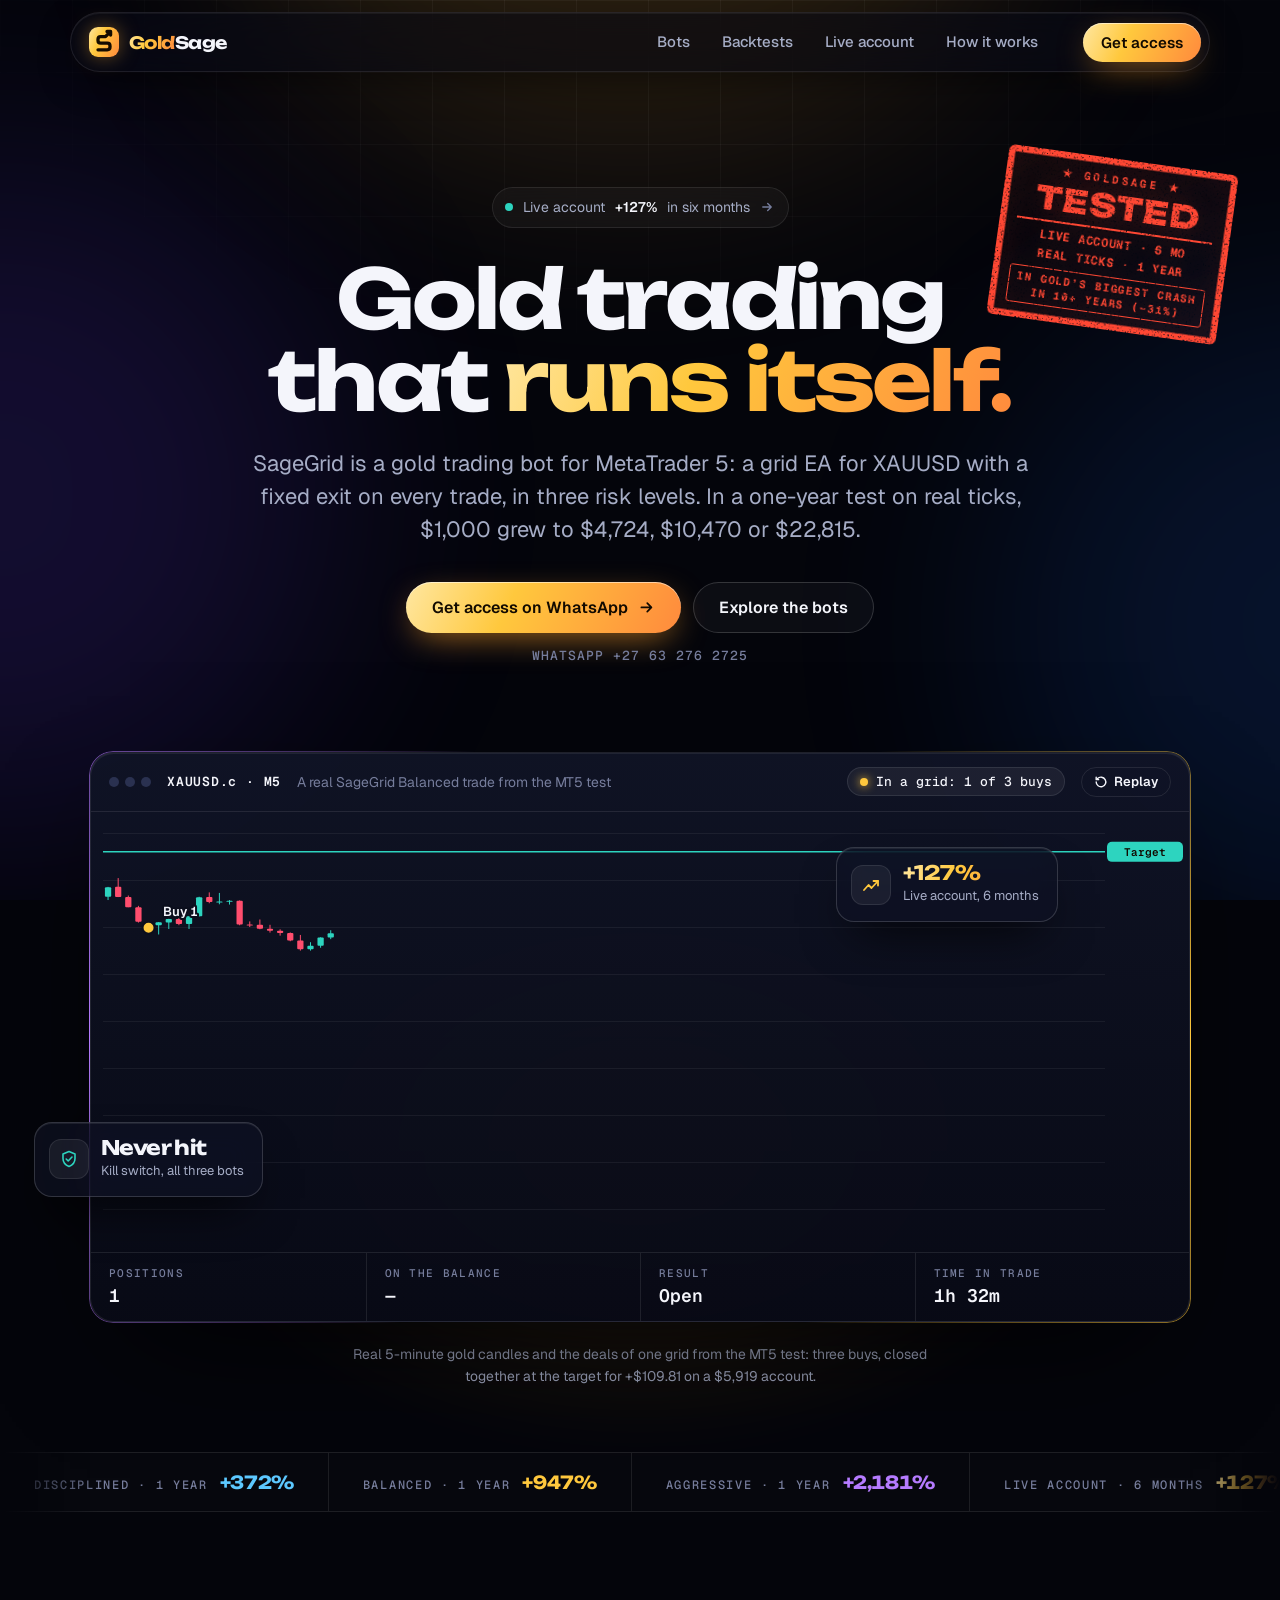
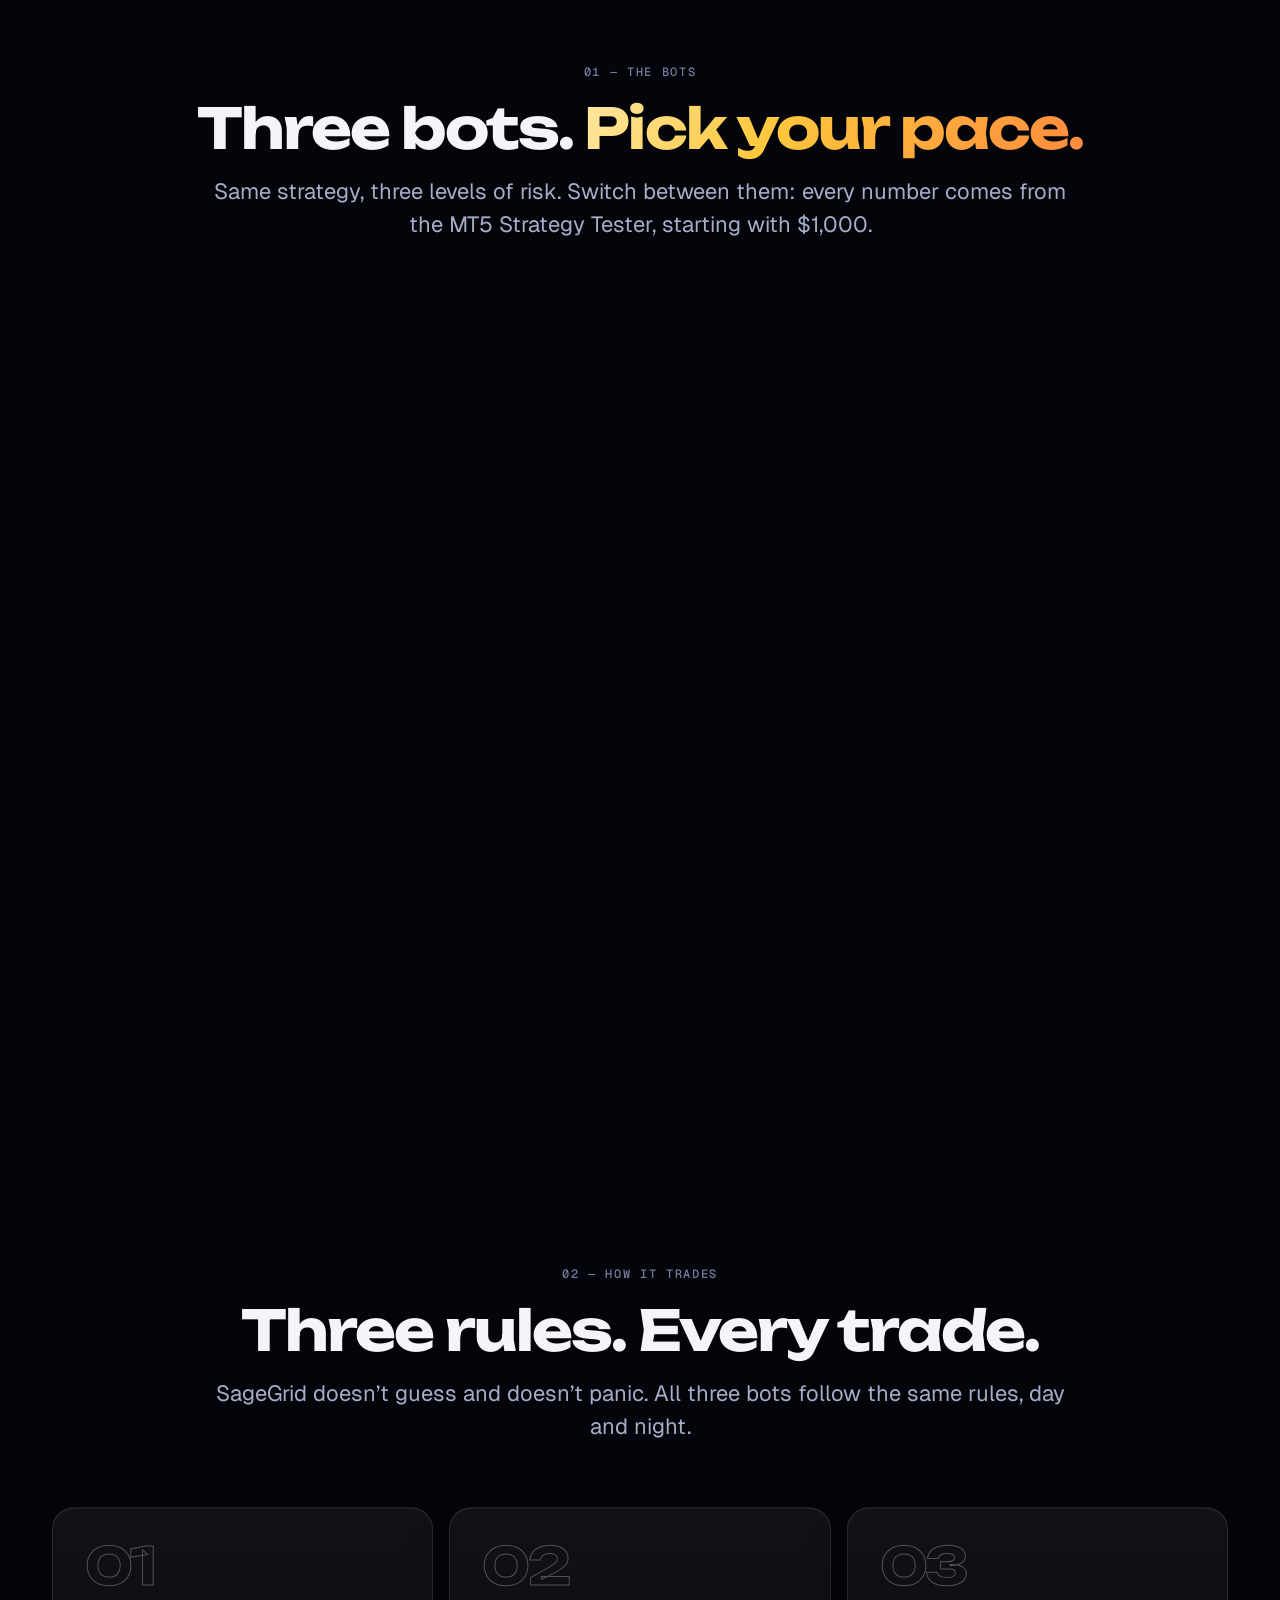
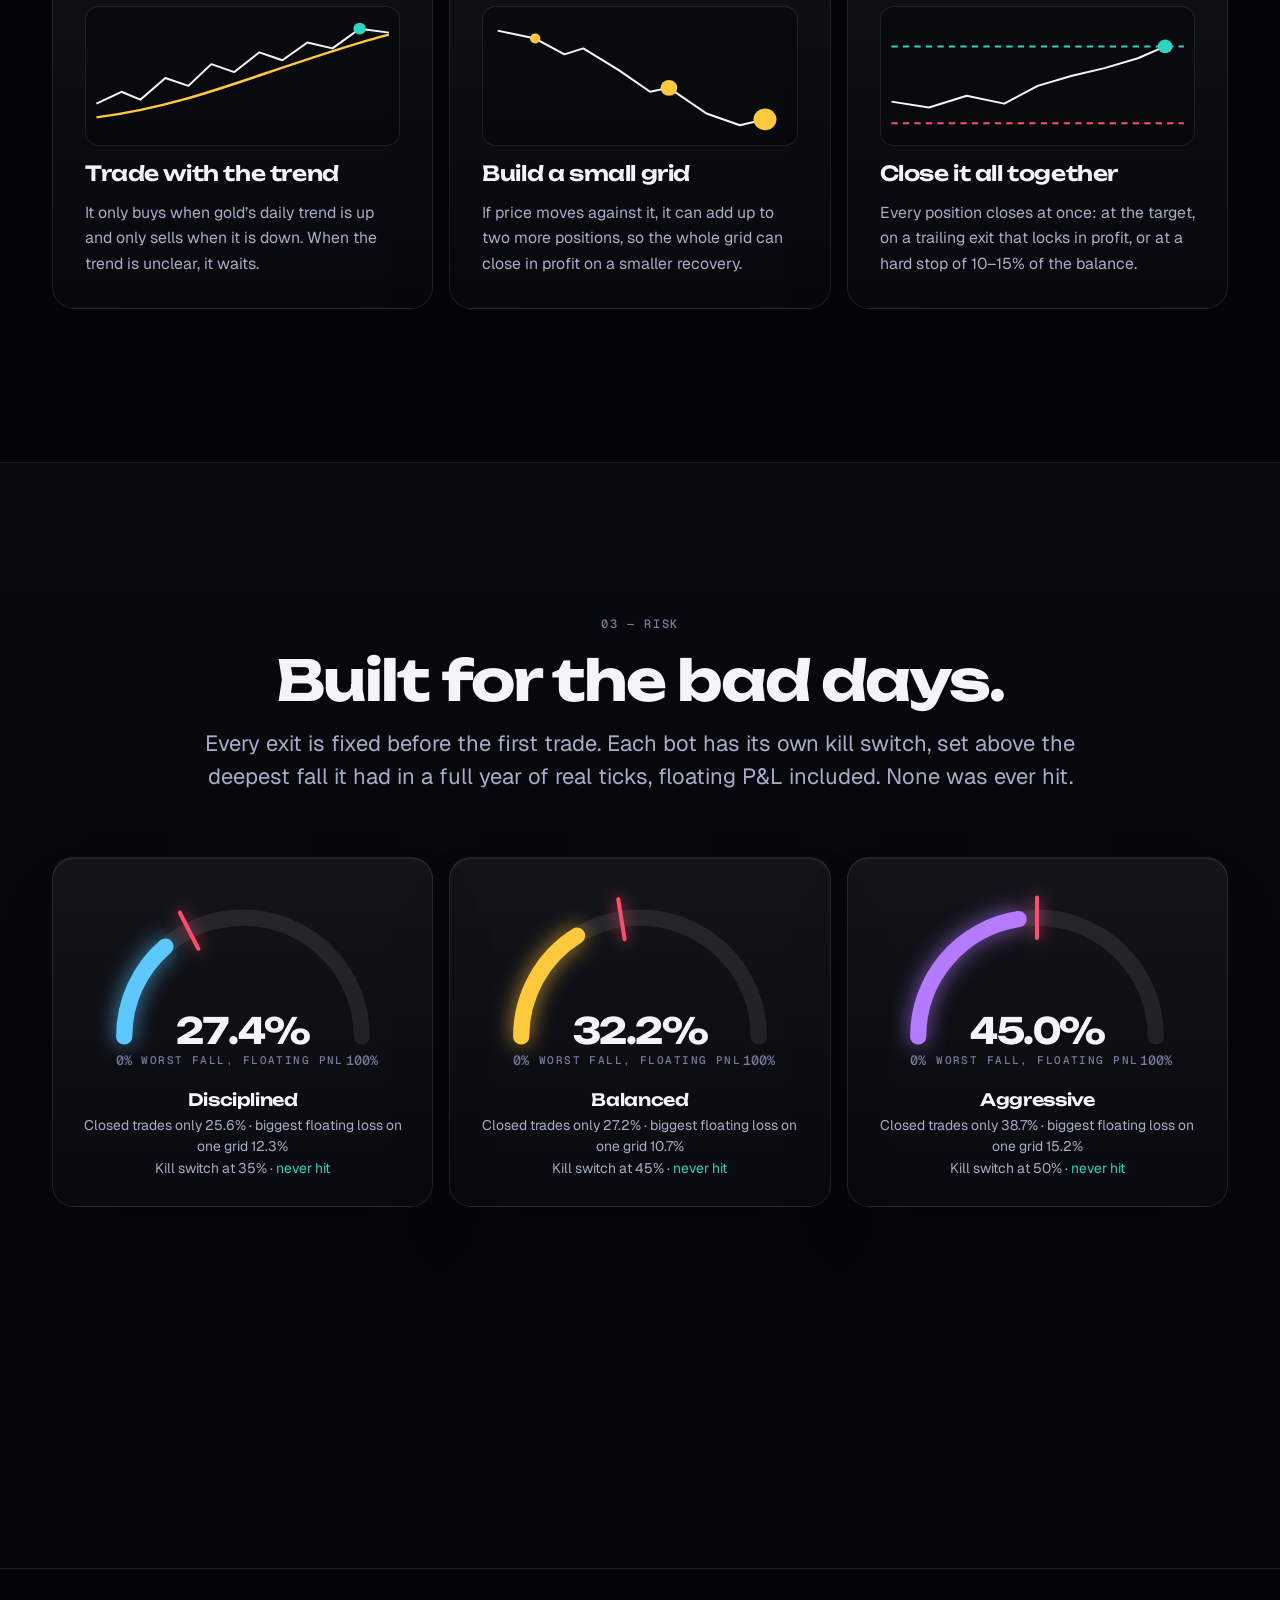
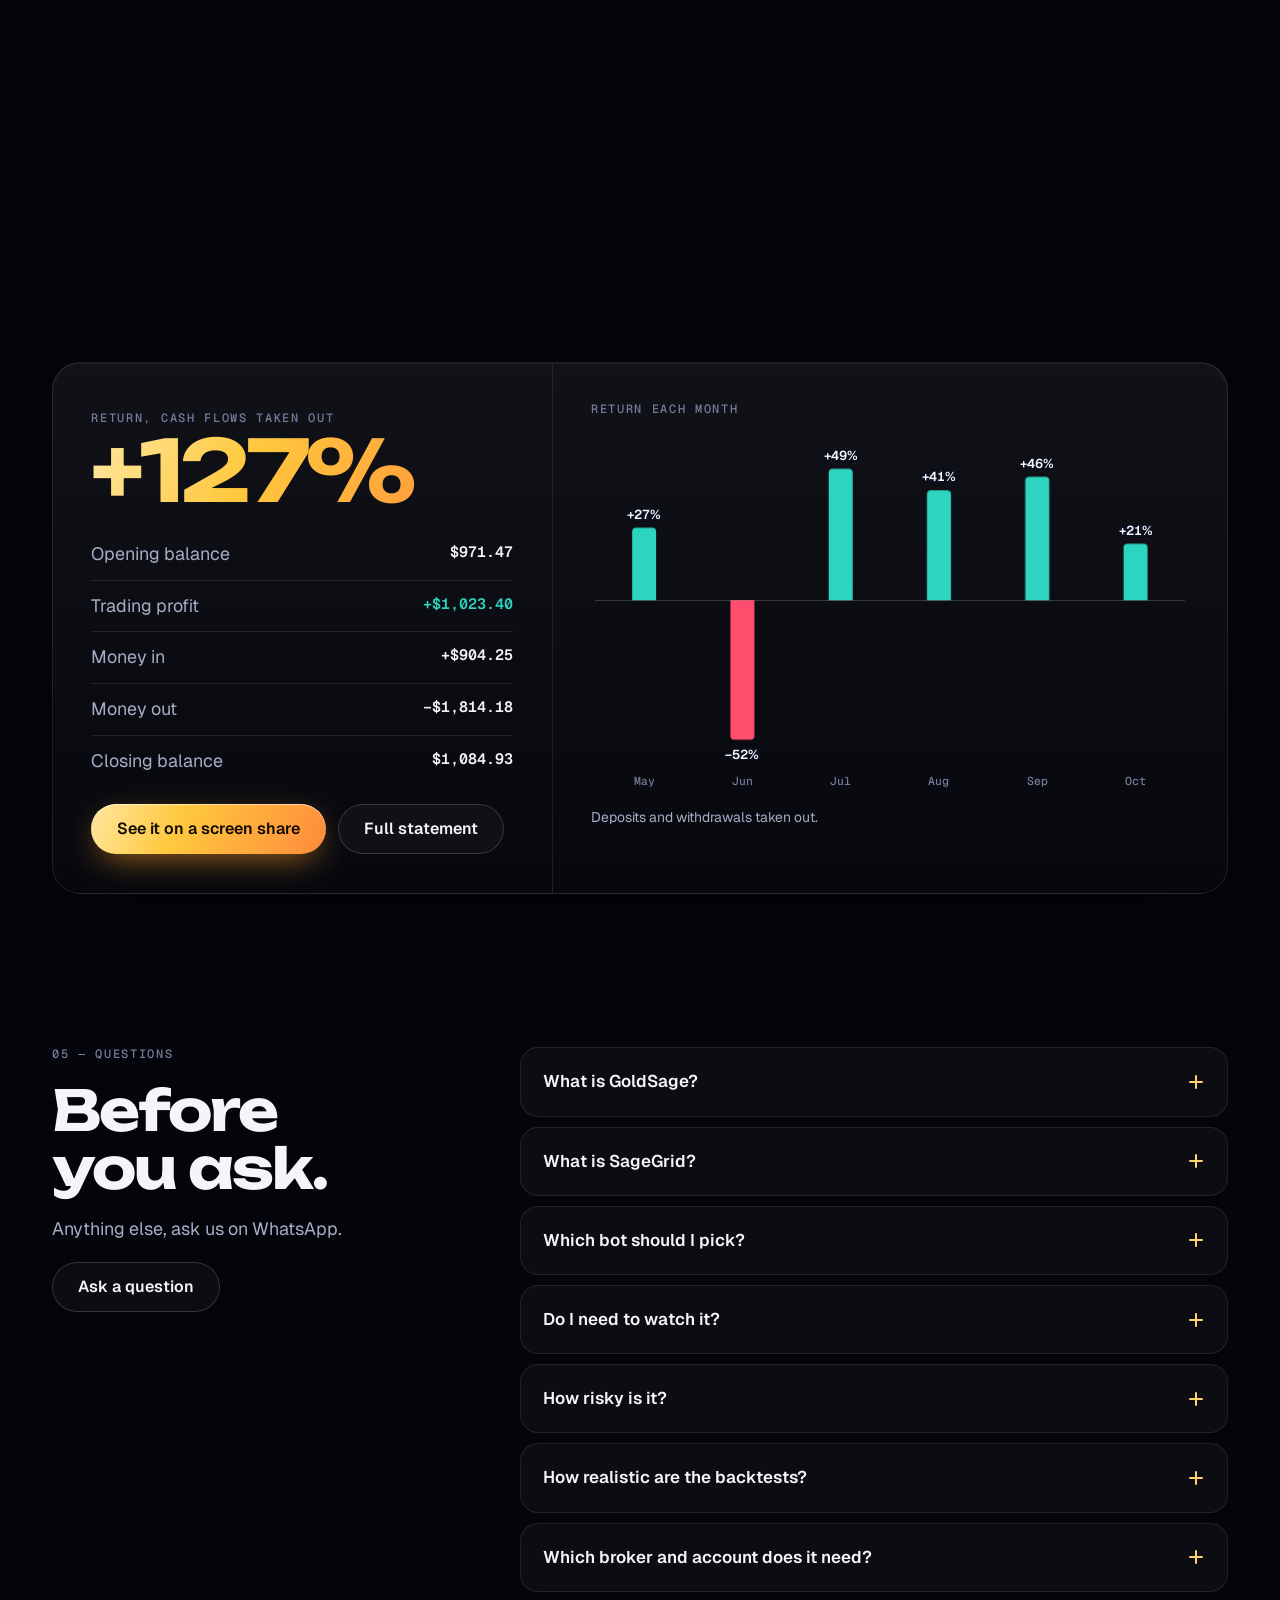
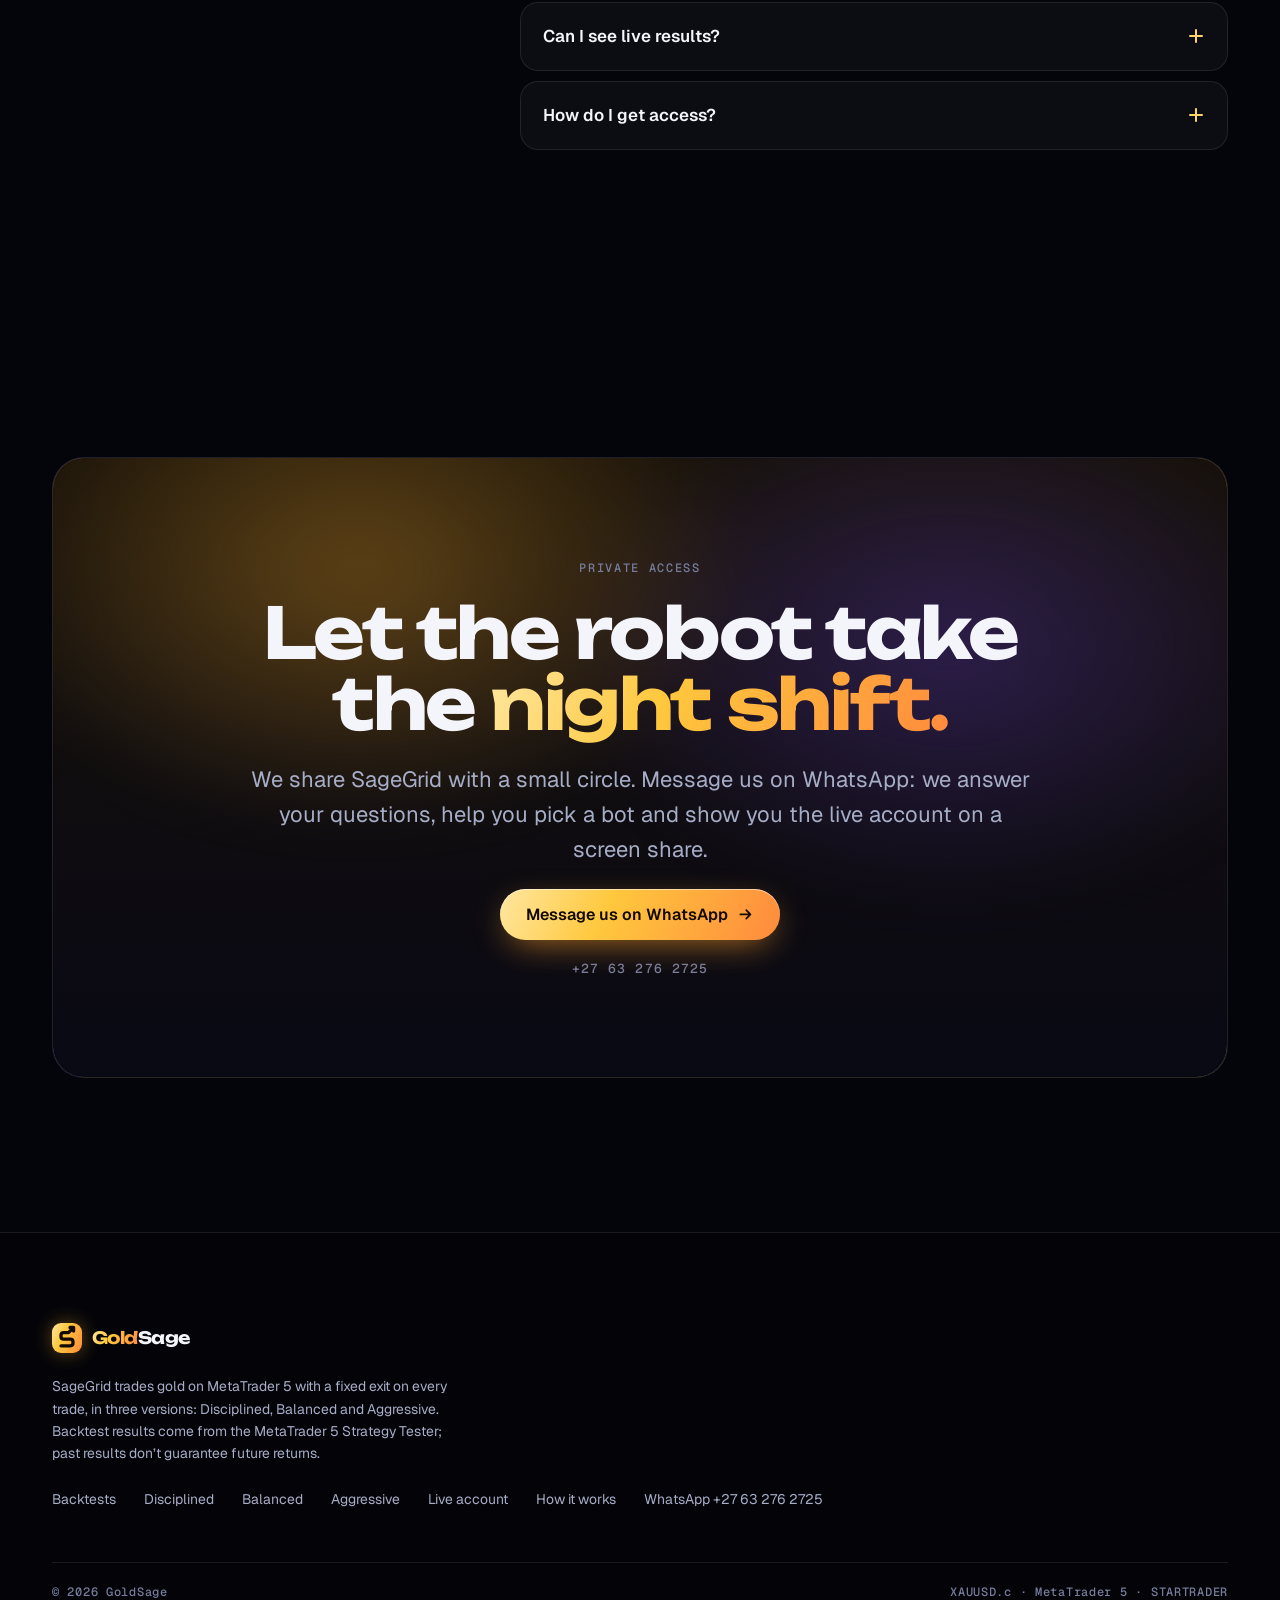
==== commit 99c4942c: "Bot Lab: tile order swap, average win / loss replaces profit factor (kept in its caption) Co-Authore" ====
--- a/index.html
+++ b/index.html
@@ -22,7 +22,7 @@
 <link rel="preconnect" href="https://fonts.googleapis.com">
 <link rel="preconnect" href="https://fonts.gstatic.com" crossorigin>
 <link rel="stylesheet" href="https://fonts.googleapis.com/css2?family=Geist:wght@400..700&family=Geist+Mono:wght@400..600&family=Unbounded:wght@500..800&display=swap">
-<link rel="stylesheet" href="assets/site.css?v=1094d1bd">
+<link rel="stylesheet" href="assets/site.css?v=79463a2a">
 <script type="application/ld+json">{"@context": "https://schema.org", "@graph": [{"@type": "Organization", "@id": "https://goldsagefx.com/#org", "name": "GoldSage", "alternateName": ["Gold Sage", "GoldSage FX"], "url": "https://goldsagefx.com/", "logo": "https://goldsagefx.com/assets/logo.png", "contactPoint": {"@type": "ContactPoint", "telephone": "+27-63-276-2725", "contactType": "sales"}}, {"@type": "WebSite", "@id": "https://goldsagefx.com/#website", "url": "https://goldsagefx.com/", "name": "GoldSage", "publisher": {"@id": "https://goldsagefx.com/#org"}}, {"@type": "SoftwareApplication", "name": "SageGrid", "alternateName": "SageGrid gold grid bot", "applicationCategory": "FinanceApplication", "operatingSystem": "Windows (MetaTrader 5)", "description": "A gold (XAUUSD) grid trading bot, an expert advisor for MetaTrader 5, in three risk levels: Disciplined (+372% in a one-year MT5 backtest, worst fall 27.4%), Balanced (+947% in a one-year MT5 backtest, worst fall 32.2%), Aggressive (+2,181% in a one-year MT5 backtest, worst fall 45.0%).", "publisher": {"@id": "https://goldsagefx.com/#org"}, "url": "https://goldsagefx.com/"}, {"@type": "FAQPage", "mainEntity": [{"@type": "Question", "name": "What is GoldSage?", "acceptedAnswer": {"@type": "Answer", "text": "GoldSage is the team behind SageGrid, a gold grid trading bot for MetaTrader 5. We test every version in the MT5 Strategy Tester on real ticks and share it with a small circle of traders through WhatsApp."}}, {"@type": "Question", "name": "What is SageGrid?", "acceptedAnswer": {"@type": "Answer", "text": "A gold trading bot: an expert advisor (EA) for MetaTrader 5 that trades gold, XAUUSD. It opens small grids in the direction of the daily trend and closes each one as a whole, at a target or at a hard stop. It comes in three versions: Disciplined, Balanced and Aggressive."}}, {"@type": "Question", "name": "Which bot should I pick?", "acceptedAnswer": {"@type": "Answer", "text": "Disciplined if you want the smallest falls: its worst in the one-year test was 27.4%. Aggressive if you can sit through a fall of 45.0% for the biggest gains. Balanced sits between them, with a worst fall of 32.2%. Message us on WhatsApp and we’ll help you choose."}}, {"@type": "Question", "name": "Do I need to watch it?", "acceptedAnswer": {"@type": "Answer", "text": "No. It needs MetaTrader 5 running day and night, usually on a VPS, so its stops are always watched. Nobody has to step in."}}, {"@type": "Question", "name": "How risky is it?", "acceptedAnswer": {"@type": "Answer", "text": "In the one-year test the worst falls, floating P&L included, were 27.4% for Disciplined, 32.2% for Balanced and 45.0% for Aggressive. The biggest floating loss on a single grid was 12.3% of the balance for Disciplined, 10.7% of the balance for Balanced and 15.2% of the balance for Aggressive. Every grid has a hard stop, every day a loss limit, and every account a kill switch. Trading gold can lose money, and future results can be worse than the test."}}, {"@type": "Question", "name": "How realistic are the backtests?", "acceptedAnswer": {"@type": "Answer", "text": "They ran in the MetaTrader 5 Strategy Tester on 87,821,455 real ticks from STARTRADER, with the broker’s real spread and a 150 ms delay on every order. With a slower 500 ms delay the three bots ended the year at $3,731, $10,863 and $20,222."}}, {"@type": "Question", "name": "Which broker and account does it need?", "acceptedAnswer": {"@type": "Answer", "text": "It was built and tested on STARTRADER’s gold symbol, XAUUSD.c. Its lot sizes are set for cent accounts, like the live account we trade."}}, {"@type": "Question", "name": "Can I see live results?", "acceptedAnswer": {"@type": "Answer", "text": "Yes. Message us on WhatsApp and we’ll open the live account in MetaTrader 5 on a screen share, so you can see the six months on this site trade by trade."}}, {"@type": "Question", "name": "How do I get access?", "acceptedAnswer": {"@type": "Answer", "text": "Send a WhatsApp message to +27 63 276 2725. We’ll answer your questions there."}}]}]}</script>
 
 </head>
@@ -224,12 +224,12 @@
           <div class="lab-tiles">
             <div class="tile"><span>Average profitable month</span><b class="pos" data-f="avgm">+29.6%</b><small data-f="avgmt">Average gain of the 10 months that made money in the 1-year test</small></div>
             <div class="tile"><span>Average losing month</span><b class="neg" data-f="avgl">−7.5%</b><small data-f="avglt">Average loss of the 2 months that lost money in the 1-year test</small></div>
+            <div class="tile"><span>Profitable months</span><b data-f="wm">10 of 12</b><small data-f="wmt">In the 1-year test. Worst month −9.1%</small></div>
+            <div class="tile"><span>Biggest floating loss</span><b class="neg" data-f="fl">−10.7%</b><small data-f="flt">Of the balance, on one grid (−$385.77). Stop on each grid: 10%</small></div>
             <div class="tile"><span>Worst fall, floating PNL</span><b data-f="dd">32.2%</b>
               <div class="mini-meter" aria-hidden="true"><i data-f="ddw" style="width:32.22%"></i><em data-f="ksl" style="left:45%"></em></div>
               <small data-f="ks">Closed trades only 27.2% &middot; kill switch 45%, never hit</small></div>
-            <div class="tile"><span>Profit factor</span><b data-f="pf">1.83</b><small>Gross profit for every dollar of gross loss</small></div>
-            <div class="tile"><span>Profitable months</span><b data-f="wm">10 of 12</b><small data-f="wmt">In the 1-year test. Worst month −9.1%</small></div>
-            <div class="tile"><span>Biggest floating loss</span><b class="neg" data-f="fl">−10.7%</b><small data-f="flt">Of the balance, on one grid (−$385.77). Stop on each grid: 10%</small></div>
+            <div class="tile"><span>Average win / loss</span><b class="winloss"><span class="pos" data-f="aww">$39</span> / <span class="neg" data-f="awl">−$42</span></b><small data-f="awt">Per trade &middot; 66.54% of trades won &middot; profit factor 1.83</small></div>
           </div>
           <div class="lab-actions">
             <a class="btn" data-f="wa" href="https://wa.me/27632762725?text=Hi%20GoldSage%2C%20I%27d%20like%20to%20ask%20about%20SageGrid%20Balanced"><span data-f="waname">Ask about Balanced</span>
@@ -484,7 +484,7 @@
   </div>
 </footer>
 <script src="assets/data.js?v=ce7a64b9"></script>
-<script src="assets/site.js?v=c1269829"></script>
+<script src="assets/site.js?v=f66392fe"></script>
 
 </body>
 </html>
--- a/assets/site.css
+++ b/assets/site.css
@@ -852,3 +852,6 @@
   50% { transform: scale(1.18) rotate(-3deg); }
   100% { transform: none; }
 }
+
+/* average win / loss tile: each amount stays whole when the pair wraps */
+.tile b.winloss span { white-space: nowrap; }
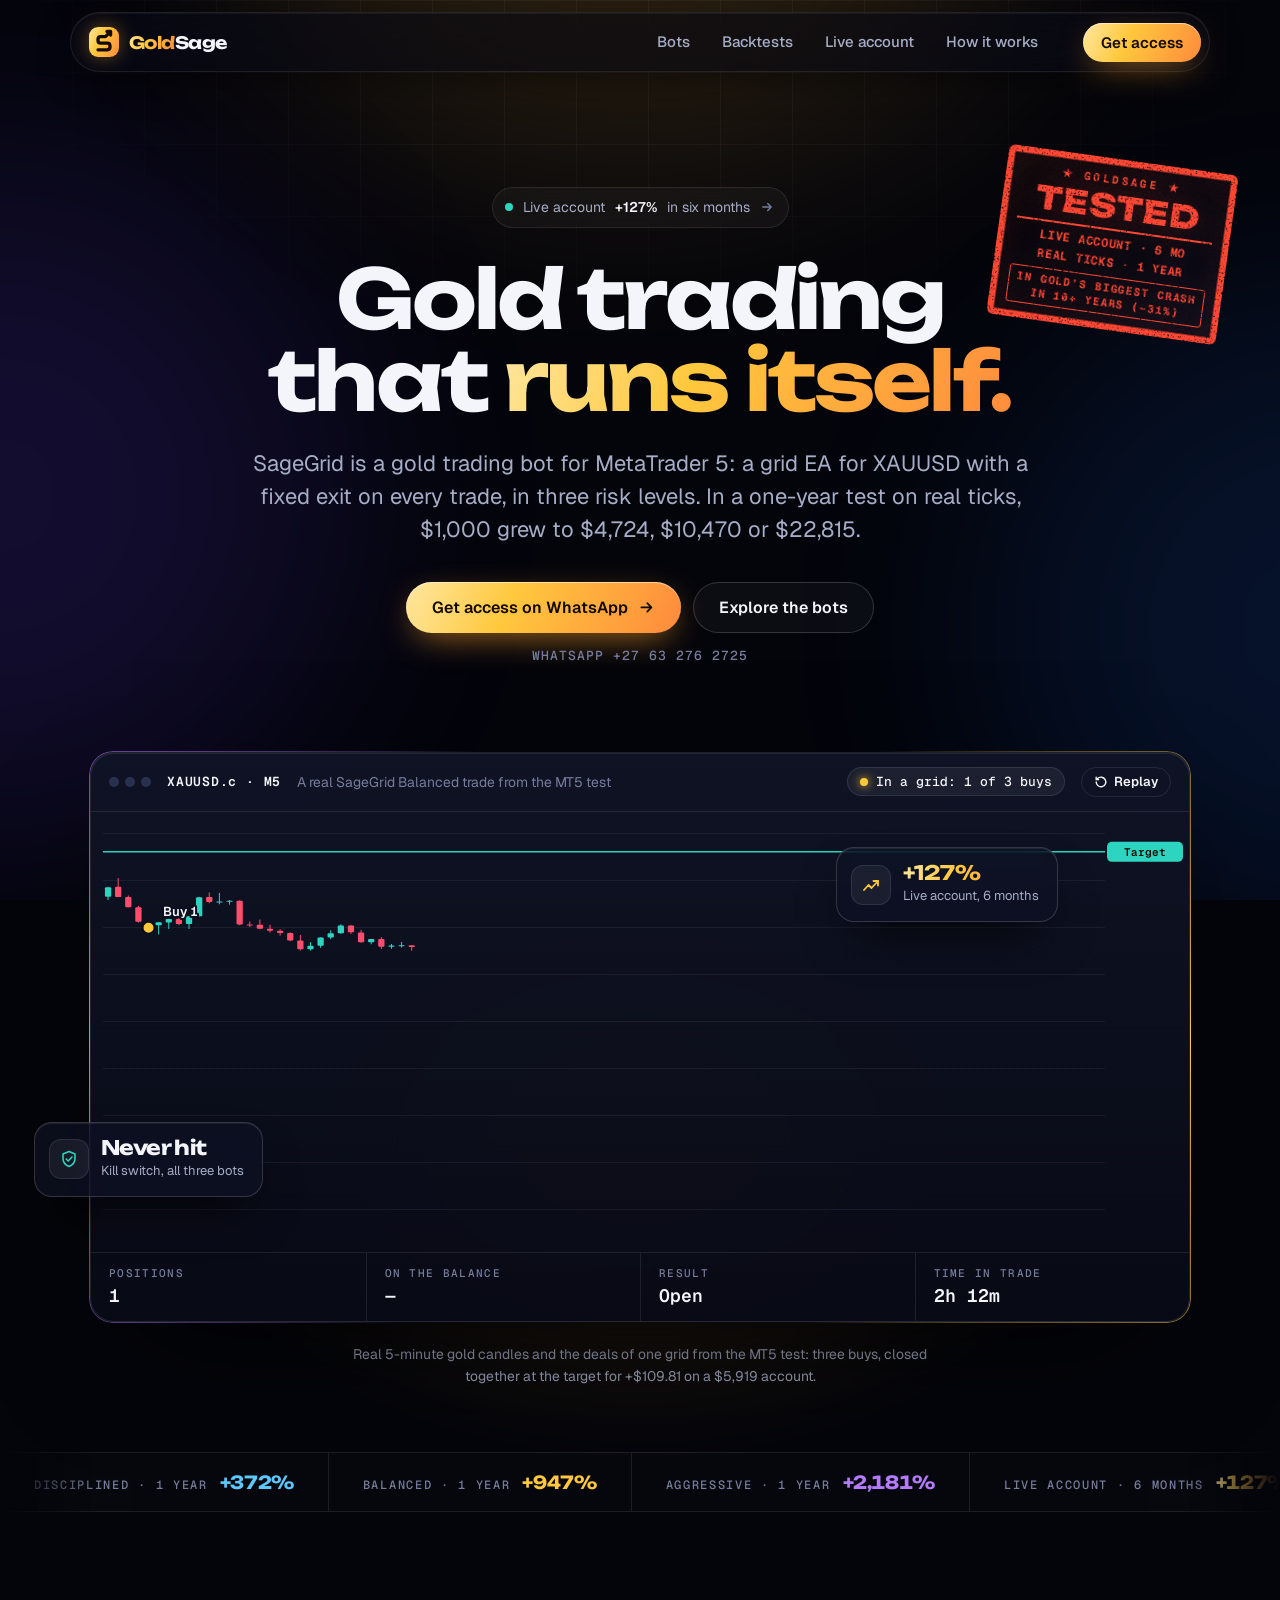
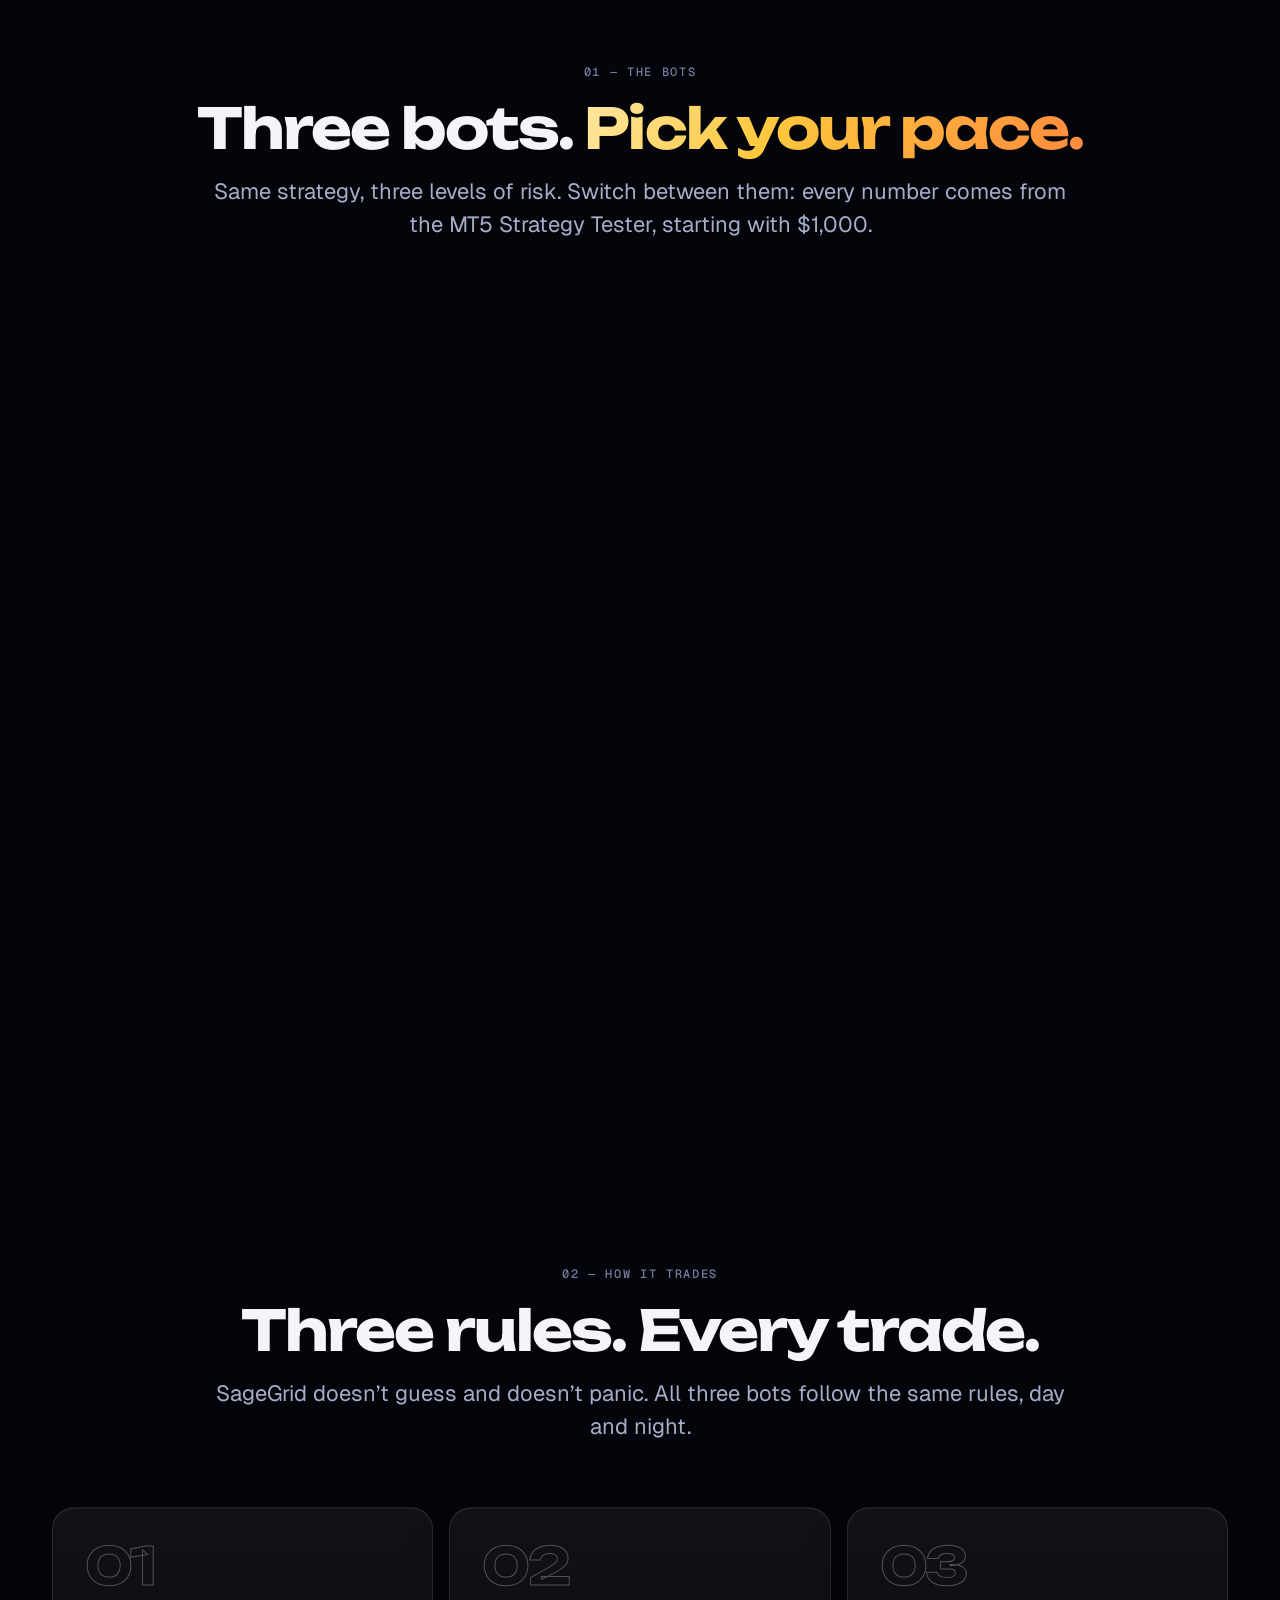
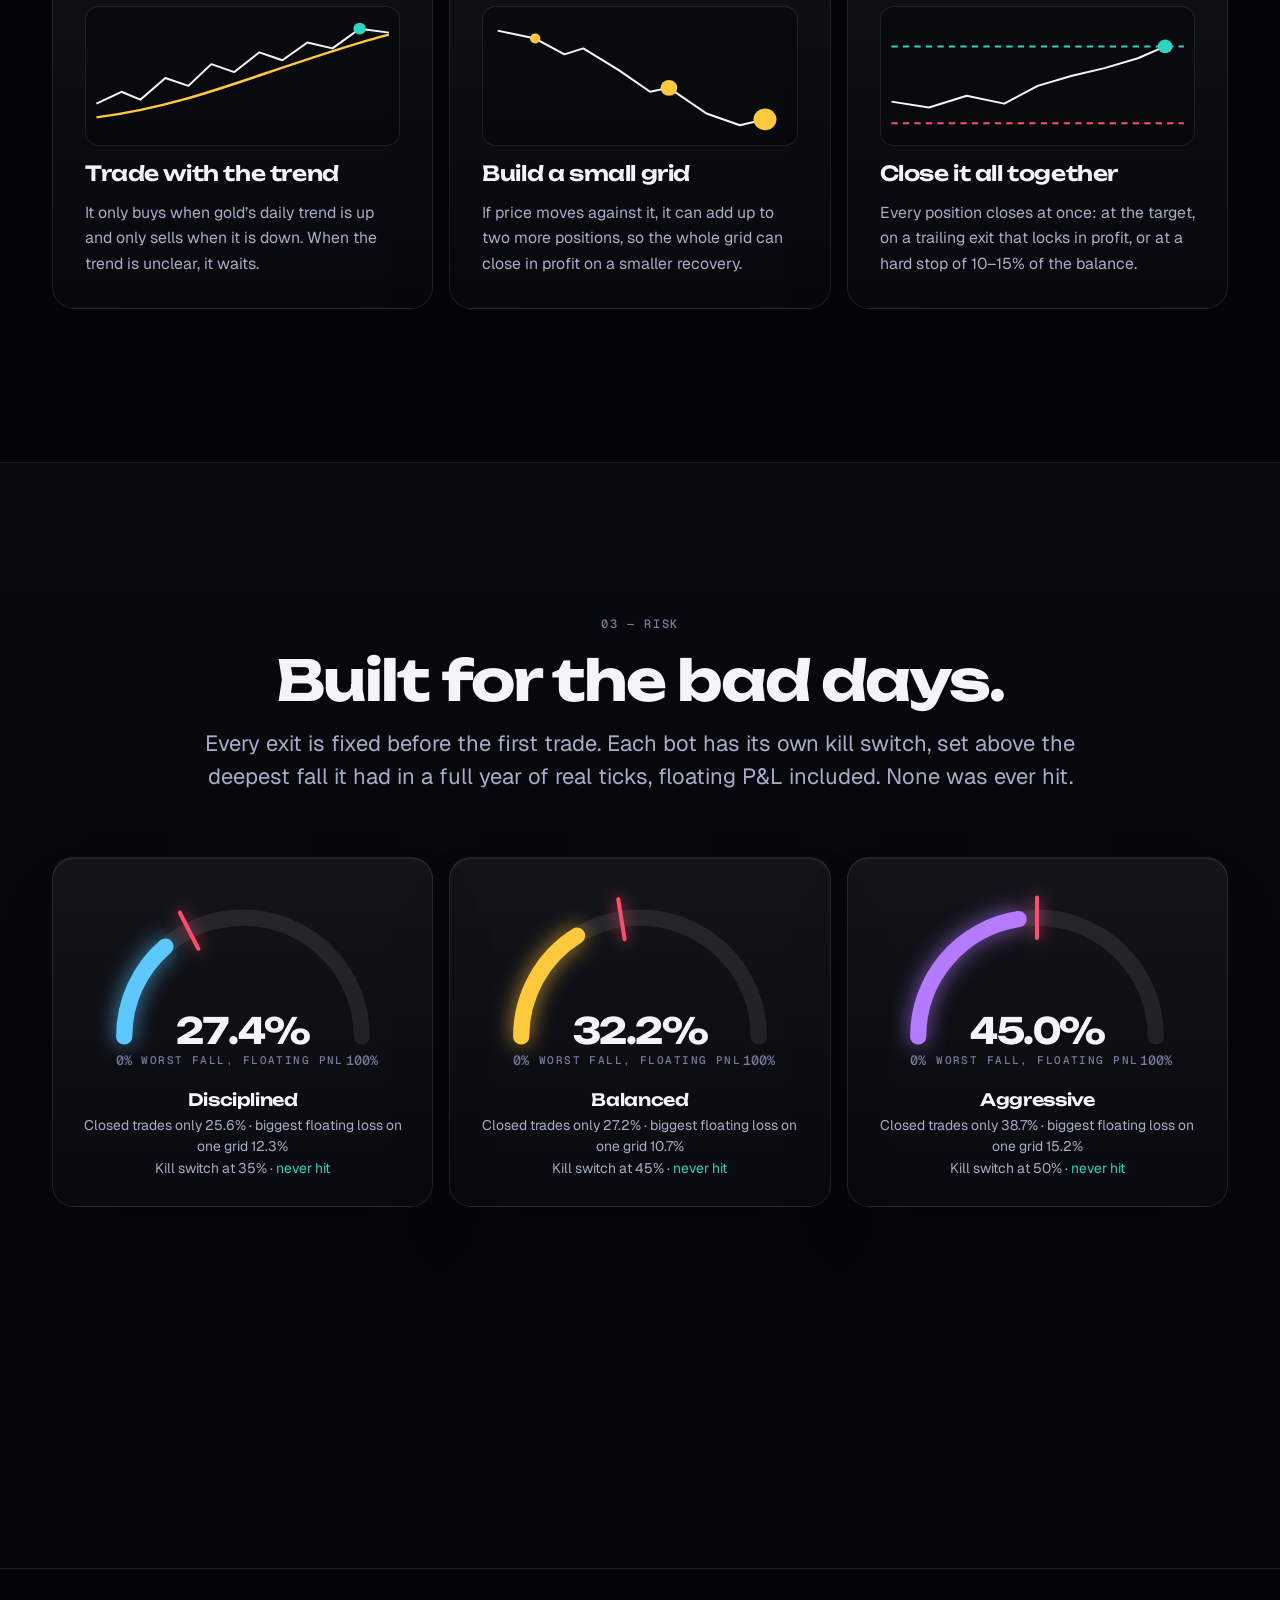
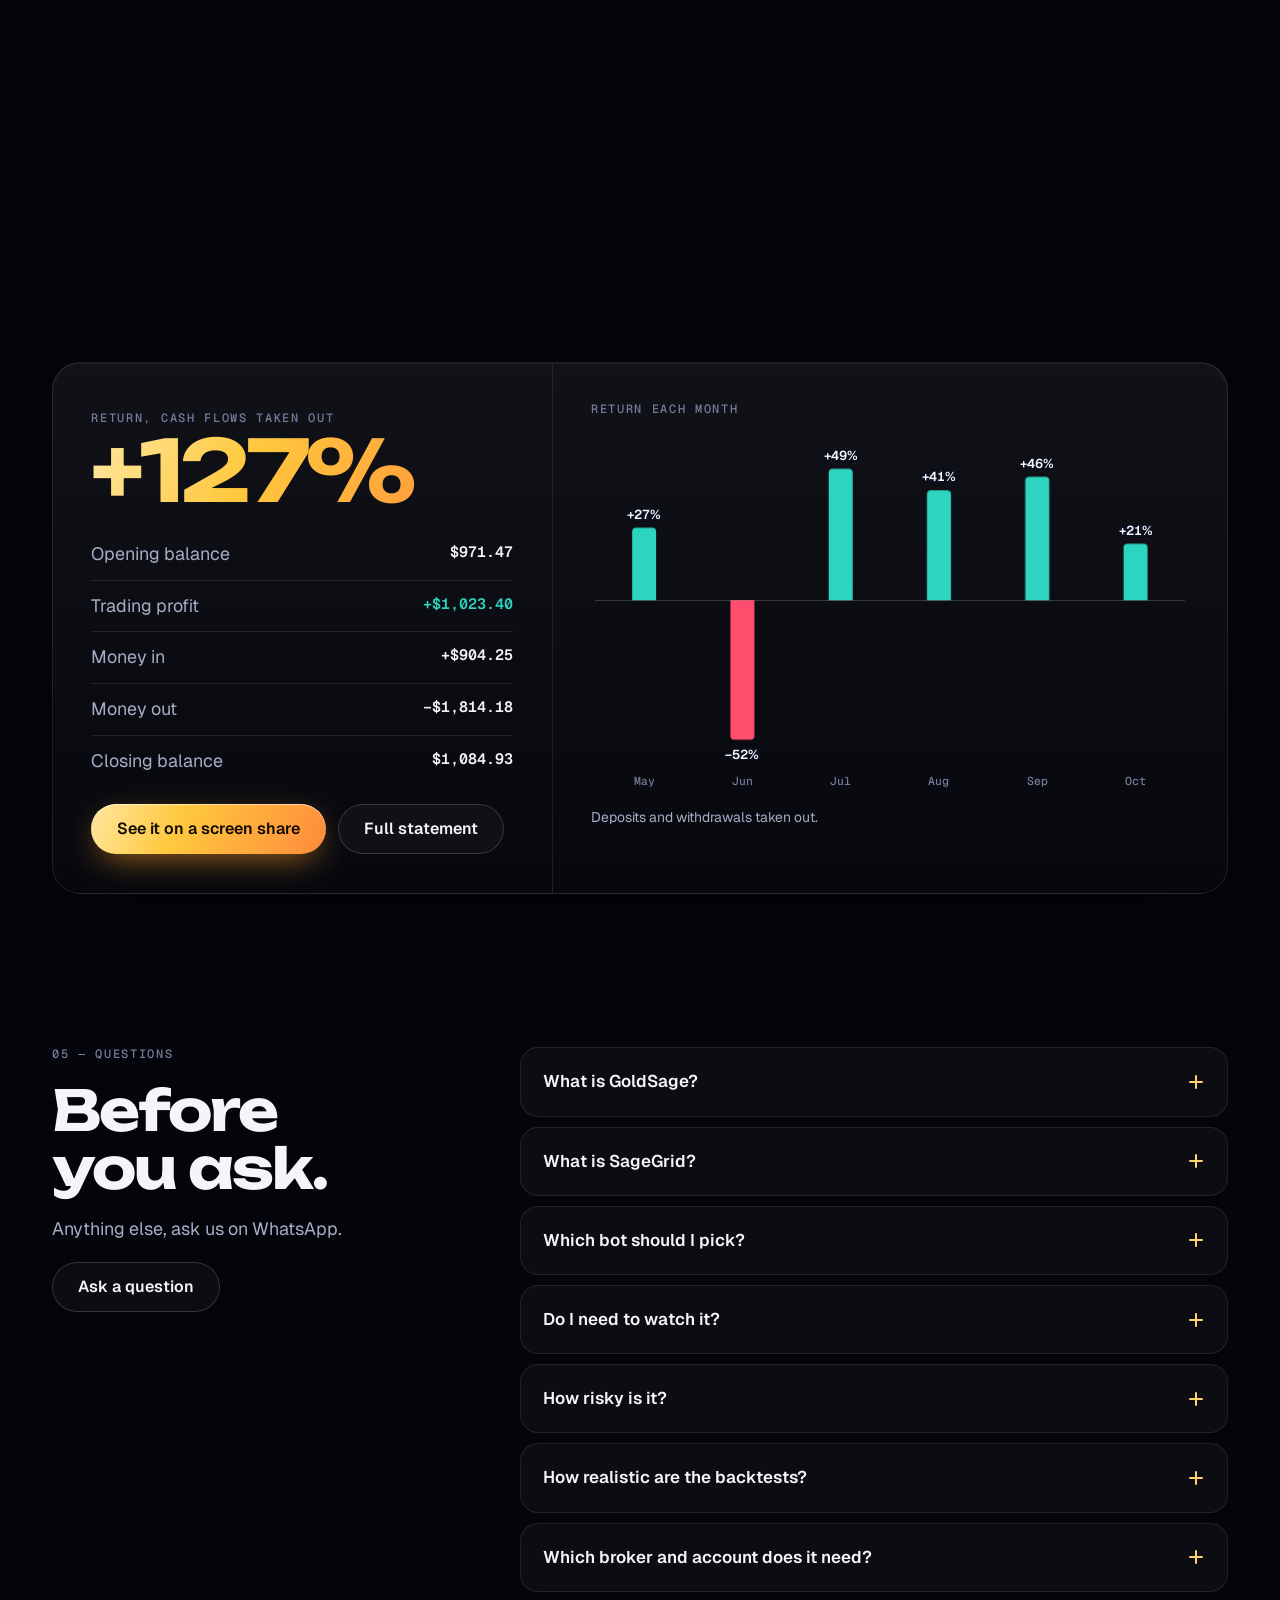
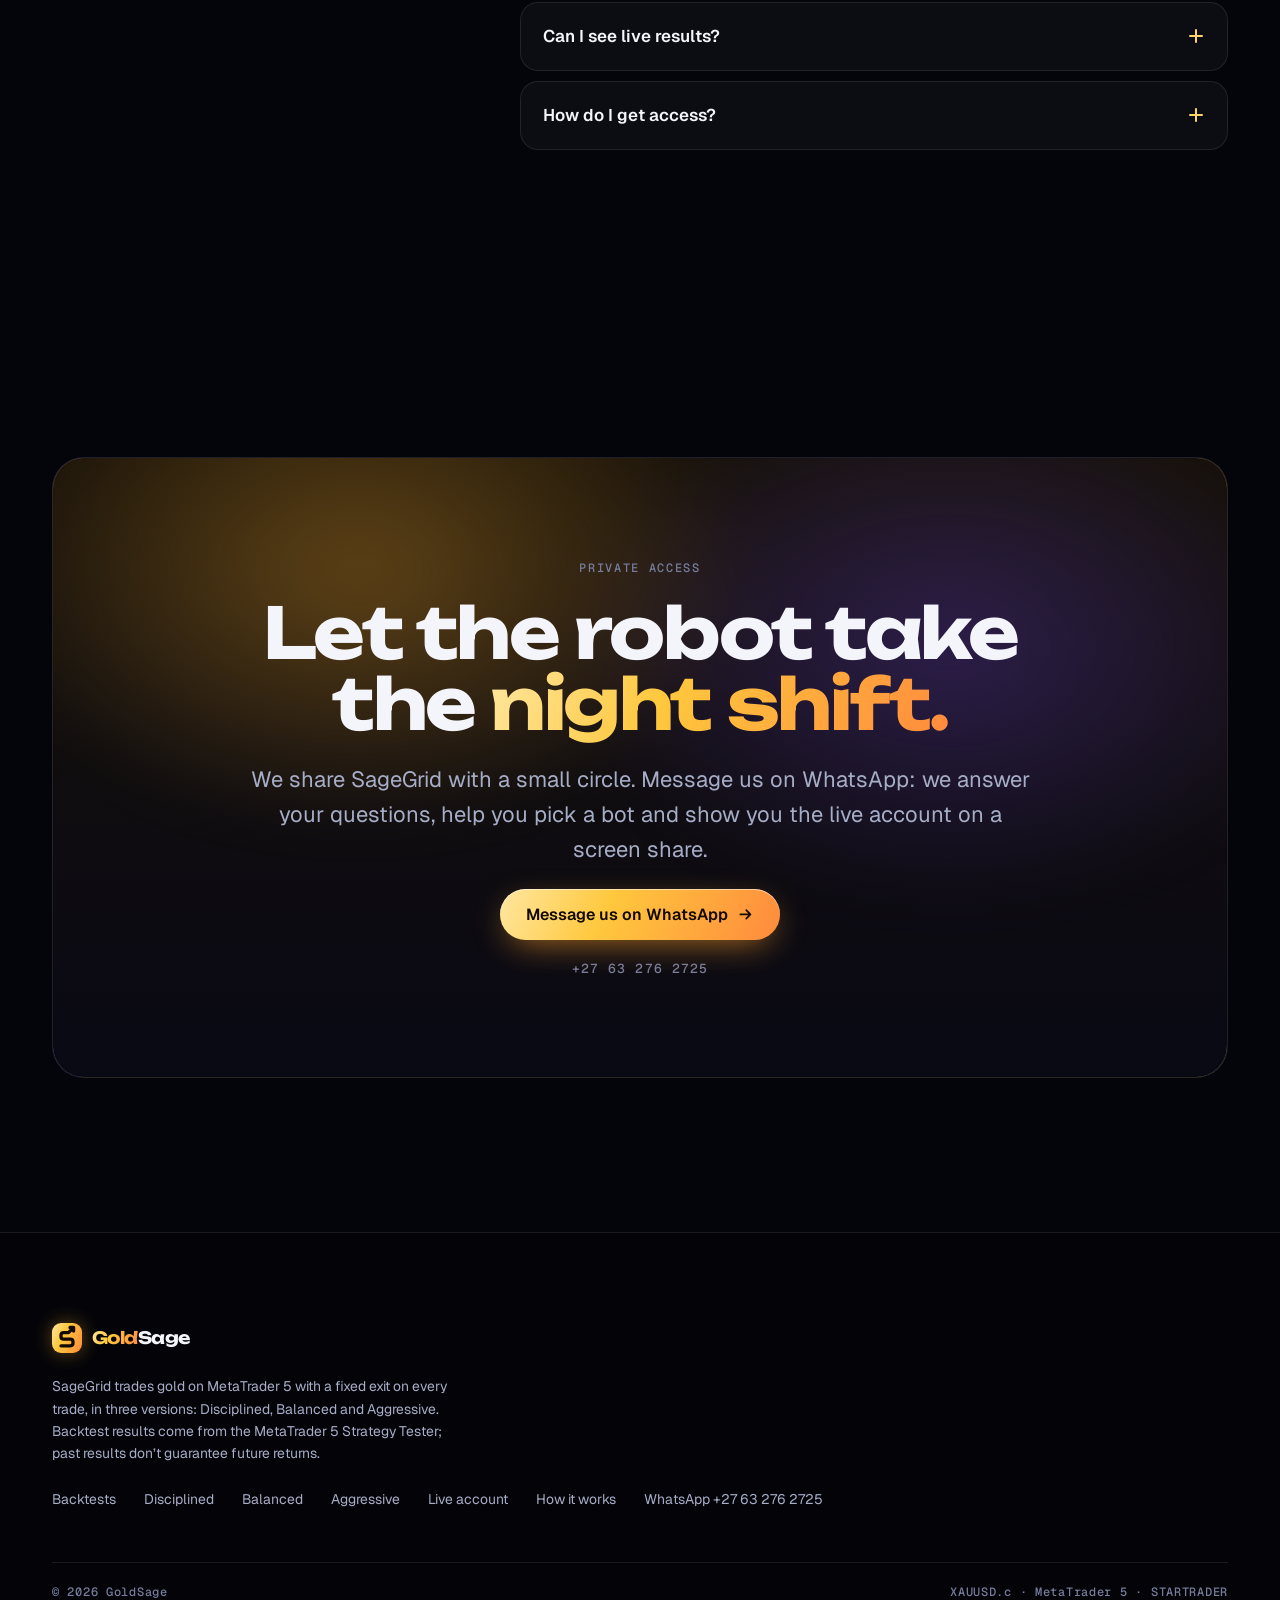
==== commit 29cbff55: "Bot Lab: biggest grid win beside the floating loss, worst fall in red, grids closed in profit replac" ====
--- a/index.html
+++ b/index.html
@@ -22,7 +22,7 @@
 <link rel="preconnect" href="https://fonts.googleapis.com">
 <link rel="preconnect" href="https://fonts.gstatic.com" crossorigin>
 <link rel="stylesheet" href="https://fonts.googleapis.com/css2?family=Geist:wght@400..700&family=Geist+Mono:wght@400..600&family=Unbounded:wght@500..800&display=swap">
-<link rel="stylesheet" href="assets/site.css?v=79463a2a">
+<link rel="stylesheet" href="assets/site.css?v=72f1853e">
 <script type="application/ld+json">{"@context": "https://schema.org", "@graph": [{"@type": "Organization", "@id": "https://goldsagefx.com/#org", "name": "GoldSage", "alternateName": ["Gold Sage", "GoldSage FX"], "url": "https://goldsagefx.com/", "logo": "https://goldsagefx.com/assets/logo.png", "contactPoint": {"@type": "ContactPoint", "telephone": "+27-63-276-2725", "contactType": "sales"}}, {"@type": "WebSite", "@id": "https://goldsagefx.com/#website", "url": "https://goldsagefx.com/", "name": "GoldSage", "publisher": {"@id": "https://goldsagefx.com/#org"}}, {"@type": "SoftwareApplication", "name": "SageGrid", "alternateName": "SageGrid gold grid bot", "applicationCategory": "FinanceApplication", "operatingSystem": "Windows (MetaTrader 5)", "description": "A gold (XAUUSD) grid trading bot, an expert advisor for MetaTrader 5, in three risk levels: Disciplined (+372% in a one-year MT5 backtest, worst fall 27.4%), Balanced (+947% in a one-year MT5 backtest, worst fall 32.2%), Aggressive (+2,181% in a one-year MT5 backtest, worst fall 45.0%).", "publisher": {"@id": "https://goldsagefx.com/#org"}, "url": "https://goldsagefx.com/"}, {"@type": "FAQPage", "mainEntity": [{"@type": "Question", "name": "What is GoldSage?", "acceptedAnswer": {"@type": "Answer", "text": "GoldSage is the team behind SageGrid, a gold grid trading bot for MetaTrader 5. We test every version in the MT5 Strategy Tester on real ticks and share it with a small circle of traders through WhatsApp."}}, {"@type": "Question", "name": "What is SageGrid?", "acceptedAnswer": {"@type": "Answer", "text": "A gold trading bot: an expert advisor (EA) for MetaTrader 5 that trades gold, XAUUSD. It opens small grids in the direction of the daily trend and closes each one as a whole, at a target or at a hard stop. It comes in three versions: Disciplined, Balanced and Aggressive."}}, {"@type": "Question", "name": "Which bot should I pick?", "acceptedAnswer": {"@type": "Answer", "text": "Disciplined if you want the smallest falls: its worst in the one-year test was 27.4%. Aggressive if you can sit through a fall of 45.0% for the biggest gains. Balanced sits between them, with a worst fall of 32.2%. Message us on WhatsApp and we’ll help you choose."}}, {"@type": "Question", "name": "Do I need to watch it?", "acceptedAnswer": {"@type": "Answer", "text": "No. It needs MetaTrader 5 running day and night, usually on a VPS, so its stops are always watched. Nobody has to step in."}}, {"@type": "Question", "name": "How risky is it?", "acceptedAnswer": {"@type": "Answer", "text": "In the one-year test the worst falls, floating P&L included, were 27.4% for Disciplined, 32.2% for Balanced and 45.0% for Aggressive. The biggest floating loss on a single grid was 12.3% of the balance for Disciplined, 10.7% of the balance for Balanced and 15.2% of the balance for Aggressive. Every grid has a hard stop, every day a loss limit, and every account a kill switch. Trading gold can lose money, and future results can be worse than the test."}}, {"@type": "Question", "name": "How realistic are the backtests?", "acceptedAnswer": {"@type": "Answer", "text": "They ran in the MetaTrader 5 Strategy Tester on 87,821,455 real ticks from STARTRADER, with the broker’s real spread and a 150 ms delay on every order. With a slower 500 ms delay the three bots ended the year at $3,731, $10,863 and $20,222."}}, {"@type": "Question", "name": "Which broker and account does it need?", "acceptedAnswer": {"@type": "Answer", "text": "It was built and tested on STARTRADER’s gold symbol, XAUUSD.c. Its lot sizes are set for cent accounts, like the live account we trade."}}, {"@type": "Question", "name": "Can I see live results?", "acceptedAnswer": {"@type": "Answer", "text": "Yes. Message us on WhatsApp and we’ll open the live account in MetaTrader 5 on a screen share, so you can see the six months on this site trade by trade."}}, {"@type": "Question", "name": "How do I get access?", "acceptedAnswer": {"@type": "Answer", "text": "Send a WhatsApp message to +27 63 276 2725. We’ll answer your questions there."}}]}]}</script>
 
 </head>
@@ -225,11 +225,11 @@
             <div class="tile"><span>Average profitable month</span><b class="pos" data-f="avgm">+29.6%</b><small data-f="avgmt">Average gain of the 10 months that made money in the 1-year test</small></div>
             <div class="tile"><span>Average losing month</span><b class="neg" data-f="avgl">−7.5%</b><small data-f="avglt">Average loss of the 2 months that lost money in the 1-year test</small></div>
             <div class="tile"><span>Profitable months</span><b data-f="wm">10 of 12</b><small data-f="wmt">In the 1-year test. Worst month −9.1%</small></div>
-            <div class="tile"><span>Biggest floating loss</span><b class="neg" data-f="fl">−10.7%</b><small data-f="flt">Of the balance, on one grid (−$385.77). Stop on each grid: 10%</small></div>
-            <div class="tile"><span>Worst fall, floating PNL</span><b data-f="dd">32.2%</b>
+            <div class="tile"><span>Biggest win / floating loss</span><b class="winloss"><span class="pos" data-f="bw">+4.5%</span> / <span class="neg" data-f="fl">−10.7%</span></b><small data-f="flt">Of the balance, on one grid (<span class="nw">+$82.96</span> and <span class="nw">−$385.77</span>). Stop on each grid: 10%</small></div>
+            <div class="tile"><span>Worst fall, floating PNL</span><b class="neg" data-f="dd">32.2%</b>
               <div class="mini-meter" aria-hidden="true"><i data-f="ddw" style="width:32.22%"></i><em data-f="ksl" style="left:45%"></em></div>
               <small data-f="ks">Closed trades only 27.2% &middot; kill switch 45%, never hit</small></div>
-            <div class="tile"><span>Average win / loss</span><b class="winloss"><span class="pos" data-f="aww">$39</span> / <span class="neg" data-f="awl">−$42</span></b><small data-f="awt">Per trade &middot; 66.54% of trades won &middot; profit factor 1.83</small></div>
+            <div class="tile"><span>Grids closed in profit</span><b class="pos" data-f="gw">96.6%</b><small data-f="gwt">Accuracy: 537 of 556 grids &middot; profit factor 1.83</small></div>
           </div>
           <div class="lab-actions">
             <a class="btn" data-f="wa" href="https://wa.me/27632762725?text=Hi%20GoldSage%2C%20I%27d%20like%20to%20ask%20about%20SageGrid%20Balanced"><span data-f="waname">Ask about Balanced</span>
@@ -483,8 +483,8 @@
     </div>
   </div>
 </footer>
-<script src="assets/data.js?v=ce7a64b9"></script>
-<script src="assets/site.js?v=f66392fe"></script>
+<script src="assets/data.js?v=676fa430"></script>
+<script src="assets/site.js?v=64dc7cf5"></script>
 
 </body>
 </html>
--- a/assets/site.css
+++ b/assets/site.css
@@ -855,3 +855,4 @@
 
 /* average win / loss tile: each amount stays whole when the pair wraps */
 .tile b.winloss span { white-space: nowrap; }
+.nw { white-space: nowrap; }
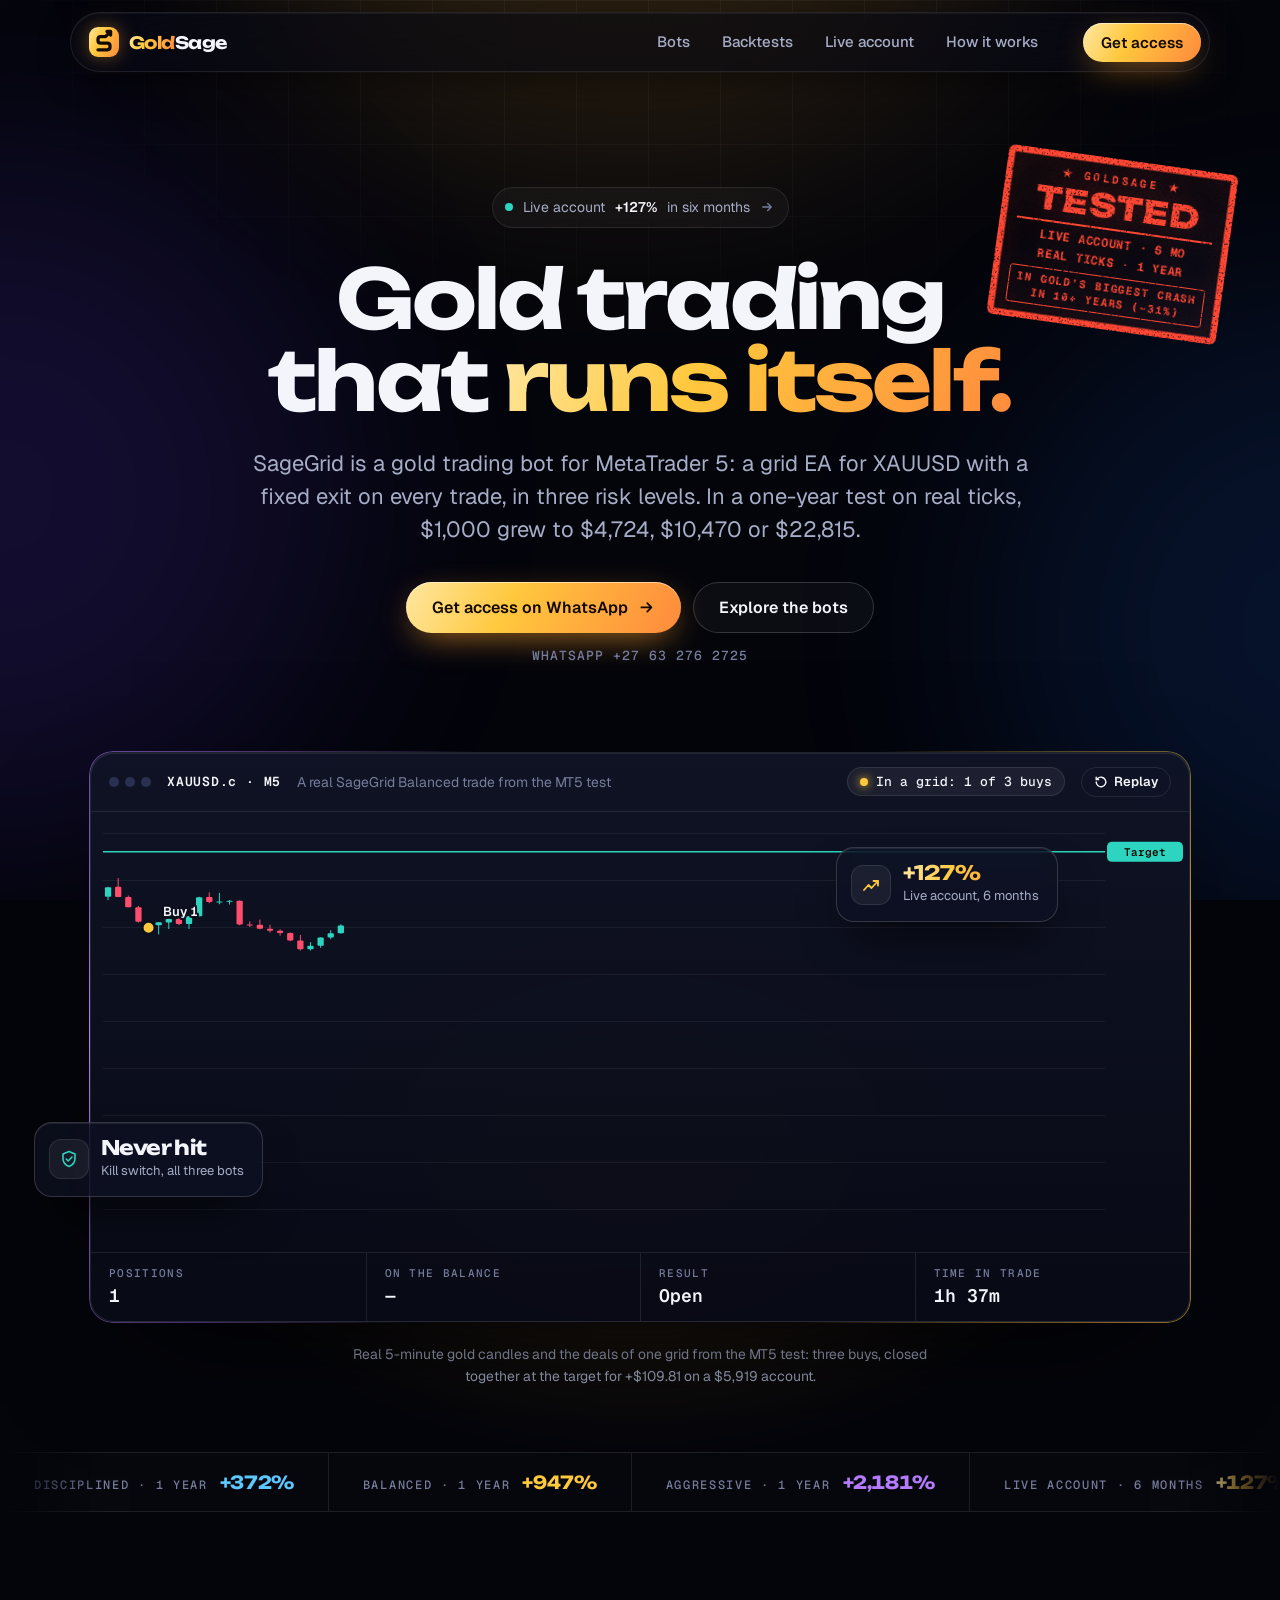
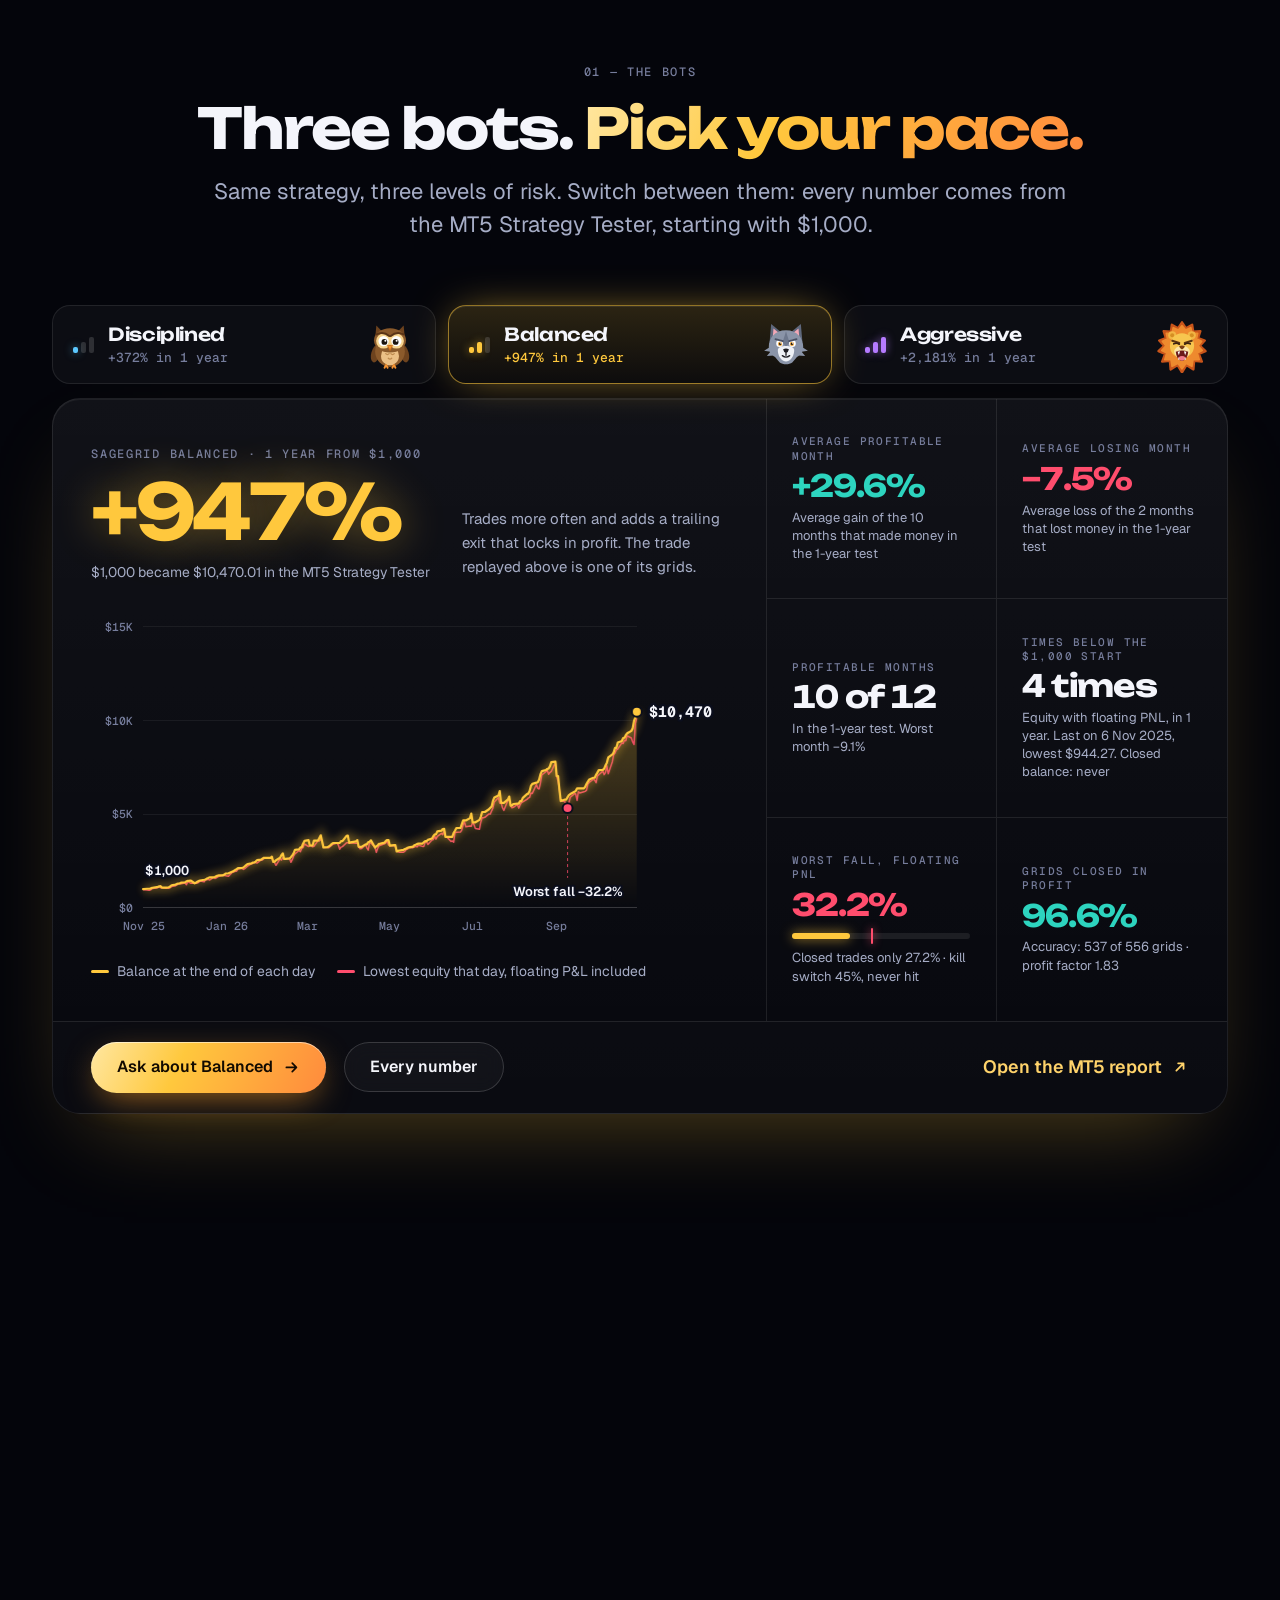
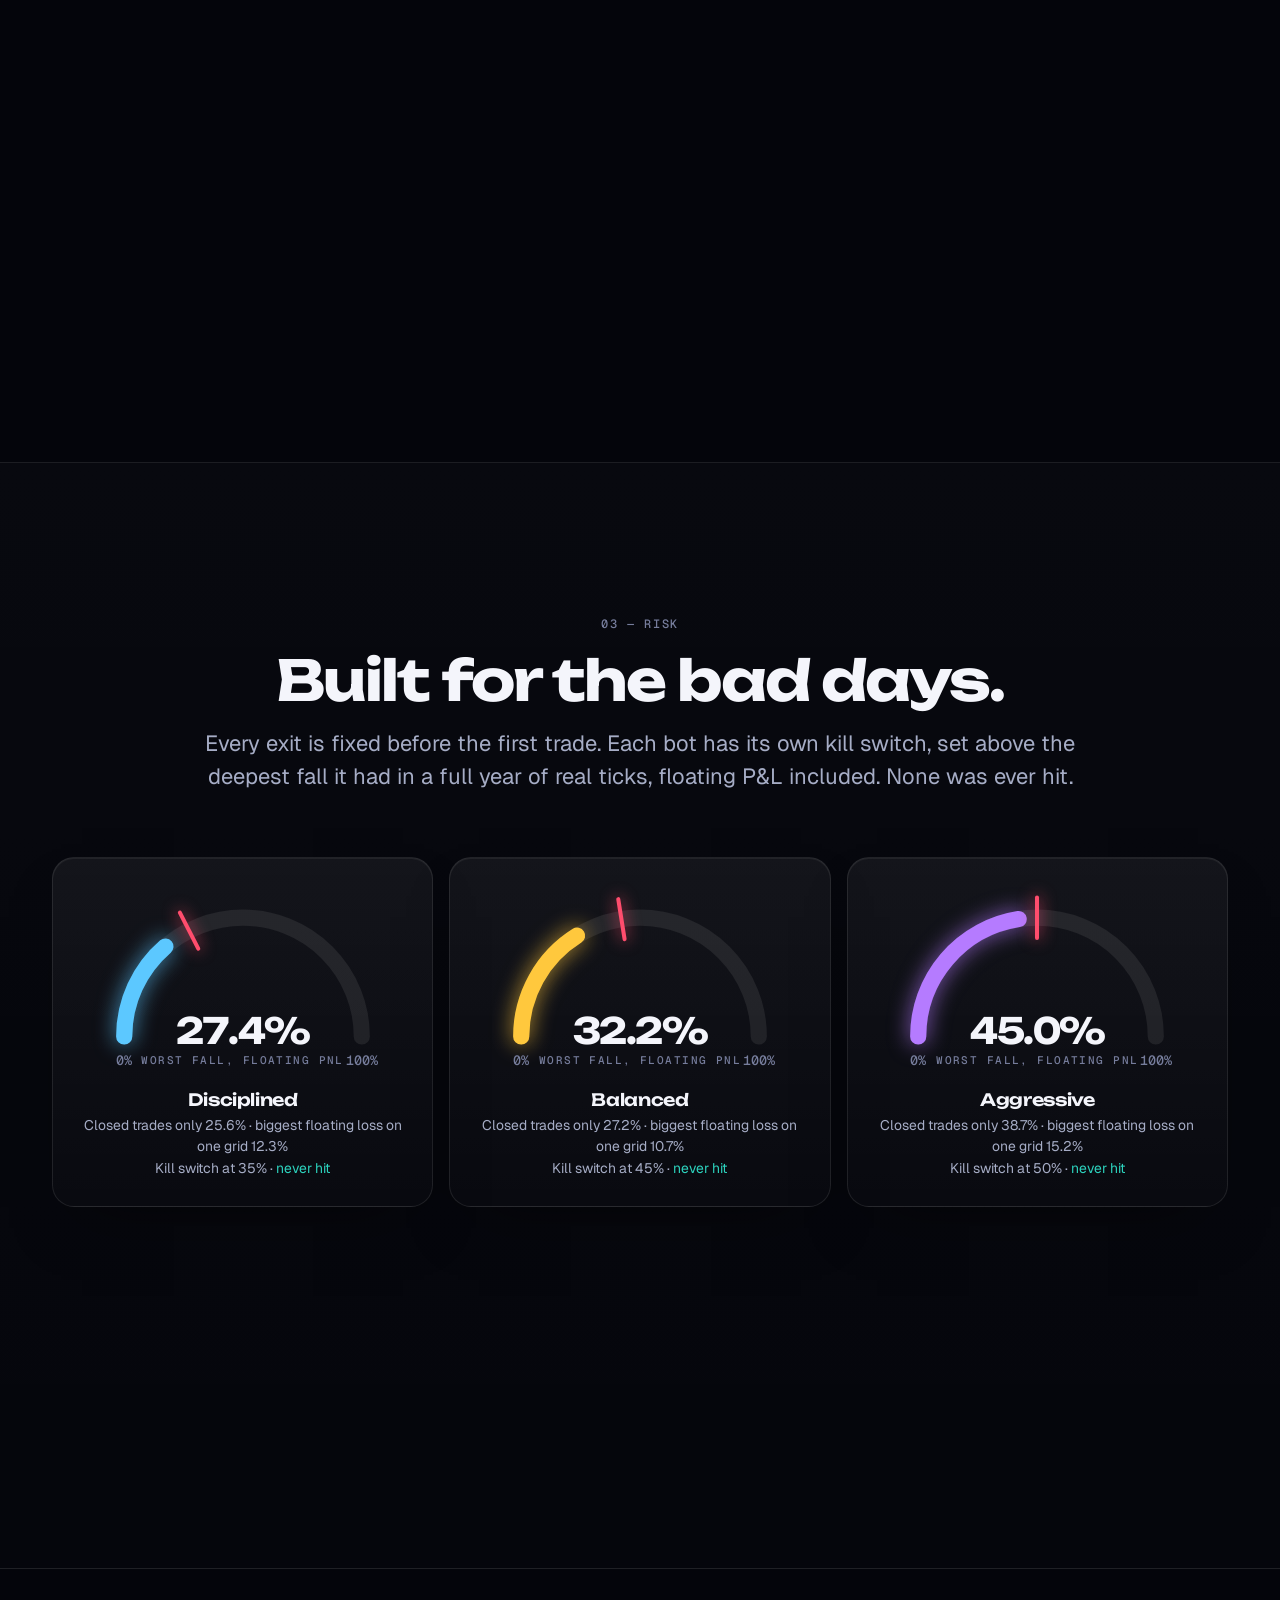
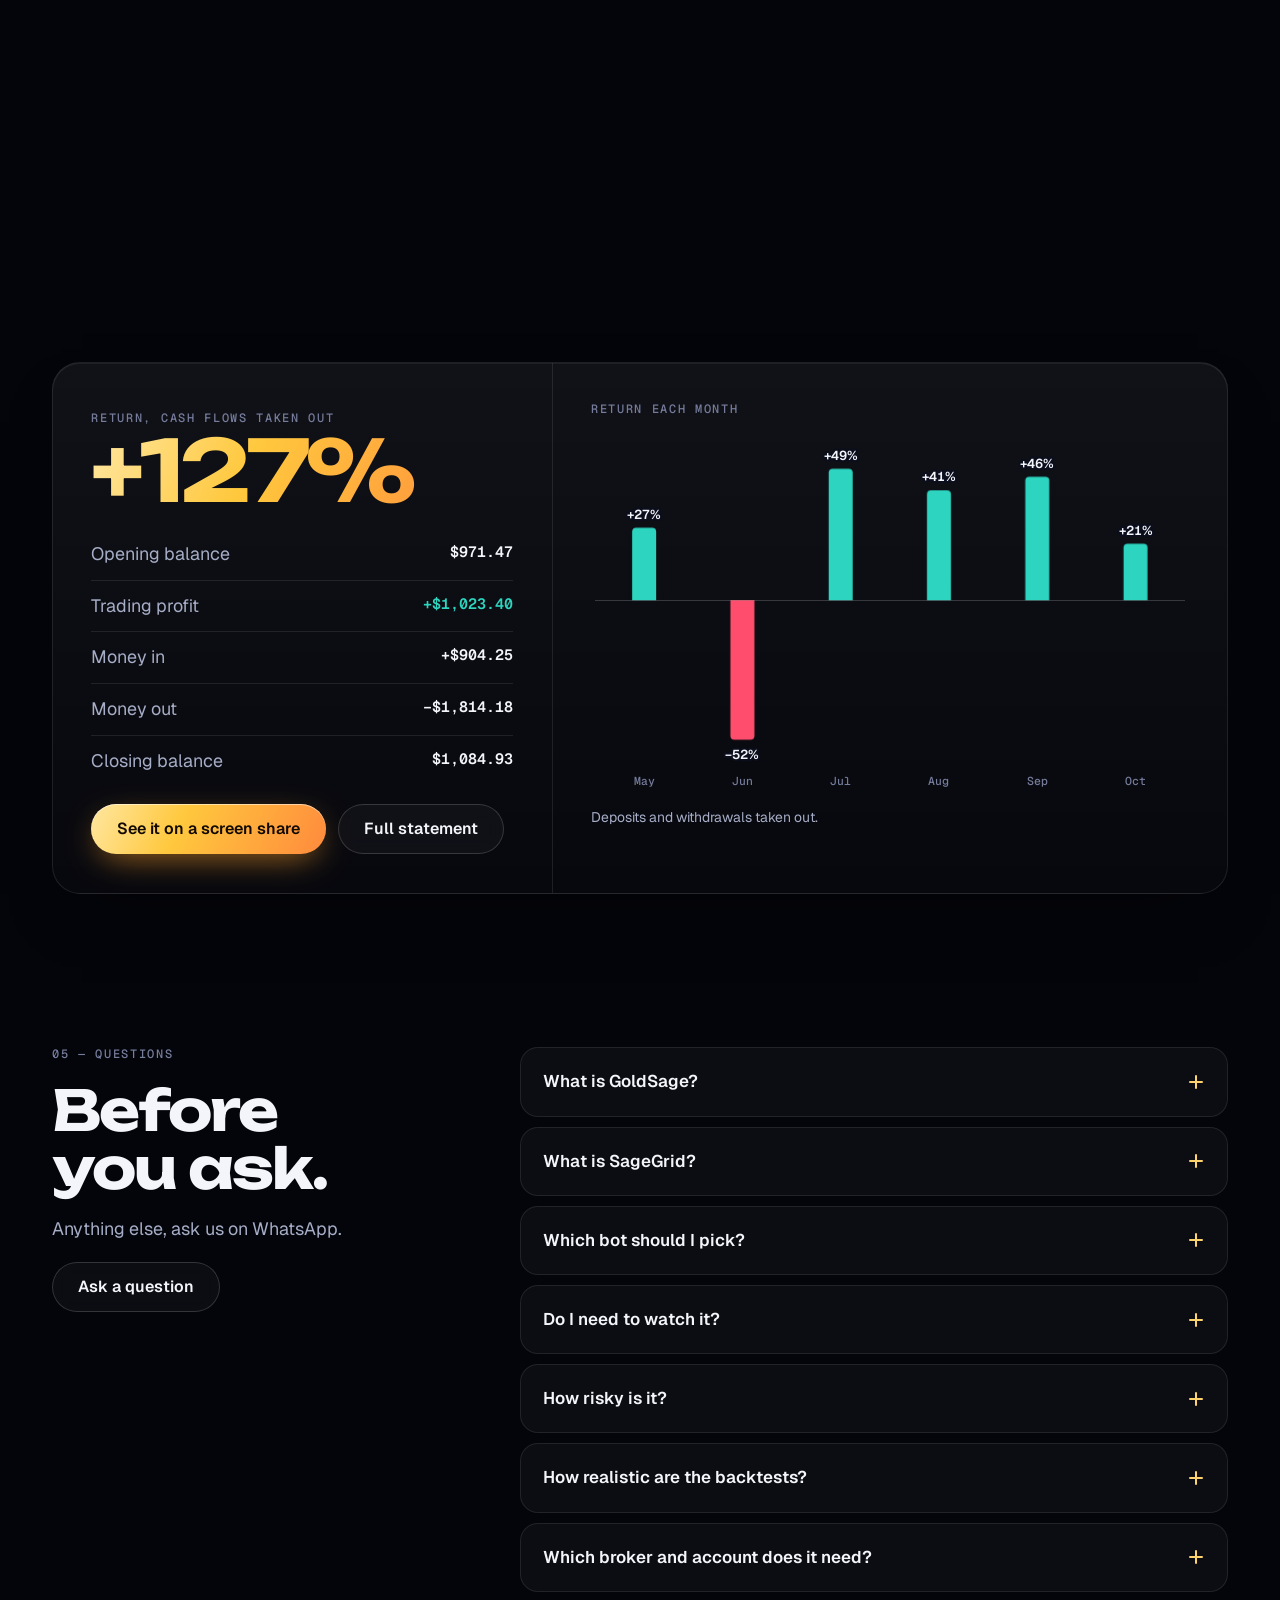
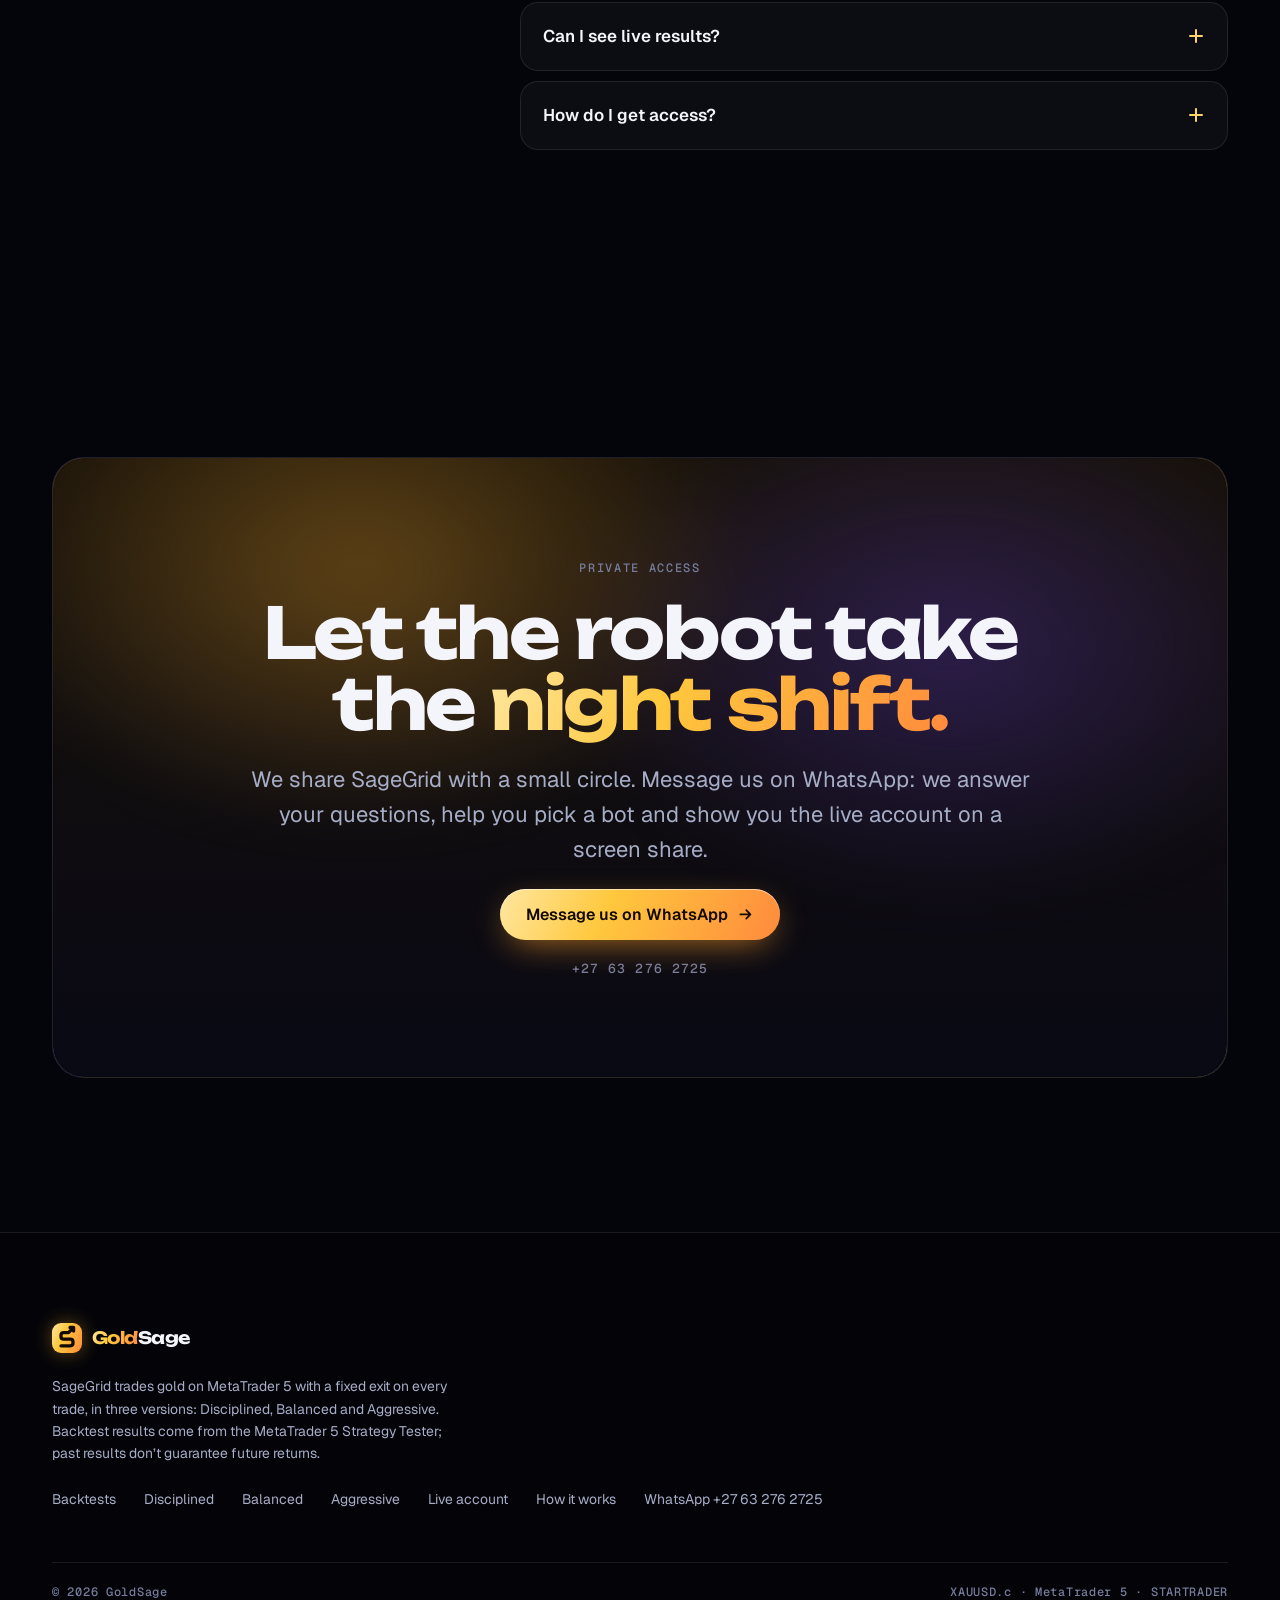
==== commit c9dadda3: "Bot Lab: times below the starting deposit replaces biggest win / floating loss Co-Authored-By: Claud" ====
--- a/index.html
+++ b/index.html
@@ -225,7 +225,7 @@
             <div class="tile"><span>Average profitable month</span><b class="pos" data-f="avgm">+29.6%</b><small data-f="avgmt">Average gain of the 10 months that made money in the 1-year test</small></div>
             <div class="tile"><span>Average losing month</span><b class="neg" data-f="avgl">−7.5%</b><small data-f="avglt">Average loss of the 2 months that lost money in the 1-year test</small></div>
             <div class="tile"><span>Profitable months</span><b data-f="wm">10 of 12</b><small data-f="wmt">In the 1-year test. Worst month −9.1%</small></div>
-            <div class="tile"><span>Biggest win / floating loss</span><b class="winloss"><span class="pos" data-f="bw">+4.5%</span> / <span class="neg" data-f="fl">−10.7%</span></b><small data-f="flt">Of the balance, on one grid (<span class="nw">+$82.96</span> and <span class="nw">−$385.77</span>). Stop on each grid: 10%</small></div>
+            <div class="tile"><span>Times below the $1,000 start</span><b data-f="bs">4 times</b><small data-f="bst">Equity with floating PNL, in 1 year. Last on 6 Nov 2025, lowest $944.27. Closed balance: never</small></div>
             <div class="tile"><span>Worst fall, floating PNL</span><b class="neg" data-f="dd">32.2%</b>
               <div class="mini-meter" aria-hidden="true"><i data-f="ddw" style="width:32.22%"></i><em data-f="ksl" style="left:45%"></em></div>
               <small data-f="ks">Closed trades only 27.2% &middot; kill switch 45%, never hit</small></div>
@@ -483,8 +483,8 @@
     </div>
   </div>
 </footer>
-<script src="assets/data.js?v=676fa430"></script>
-<script src="assets/site.js?v=64dc7cf5"></script>
+<script src="assets/data.js?v=aee69b1b"></script>
+<script src="assets/site.js?v=ca8d0917"></script>
 
 </body>
 </html>
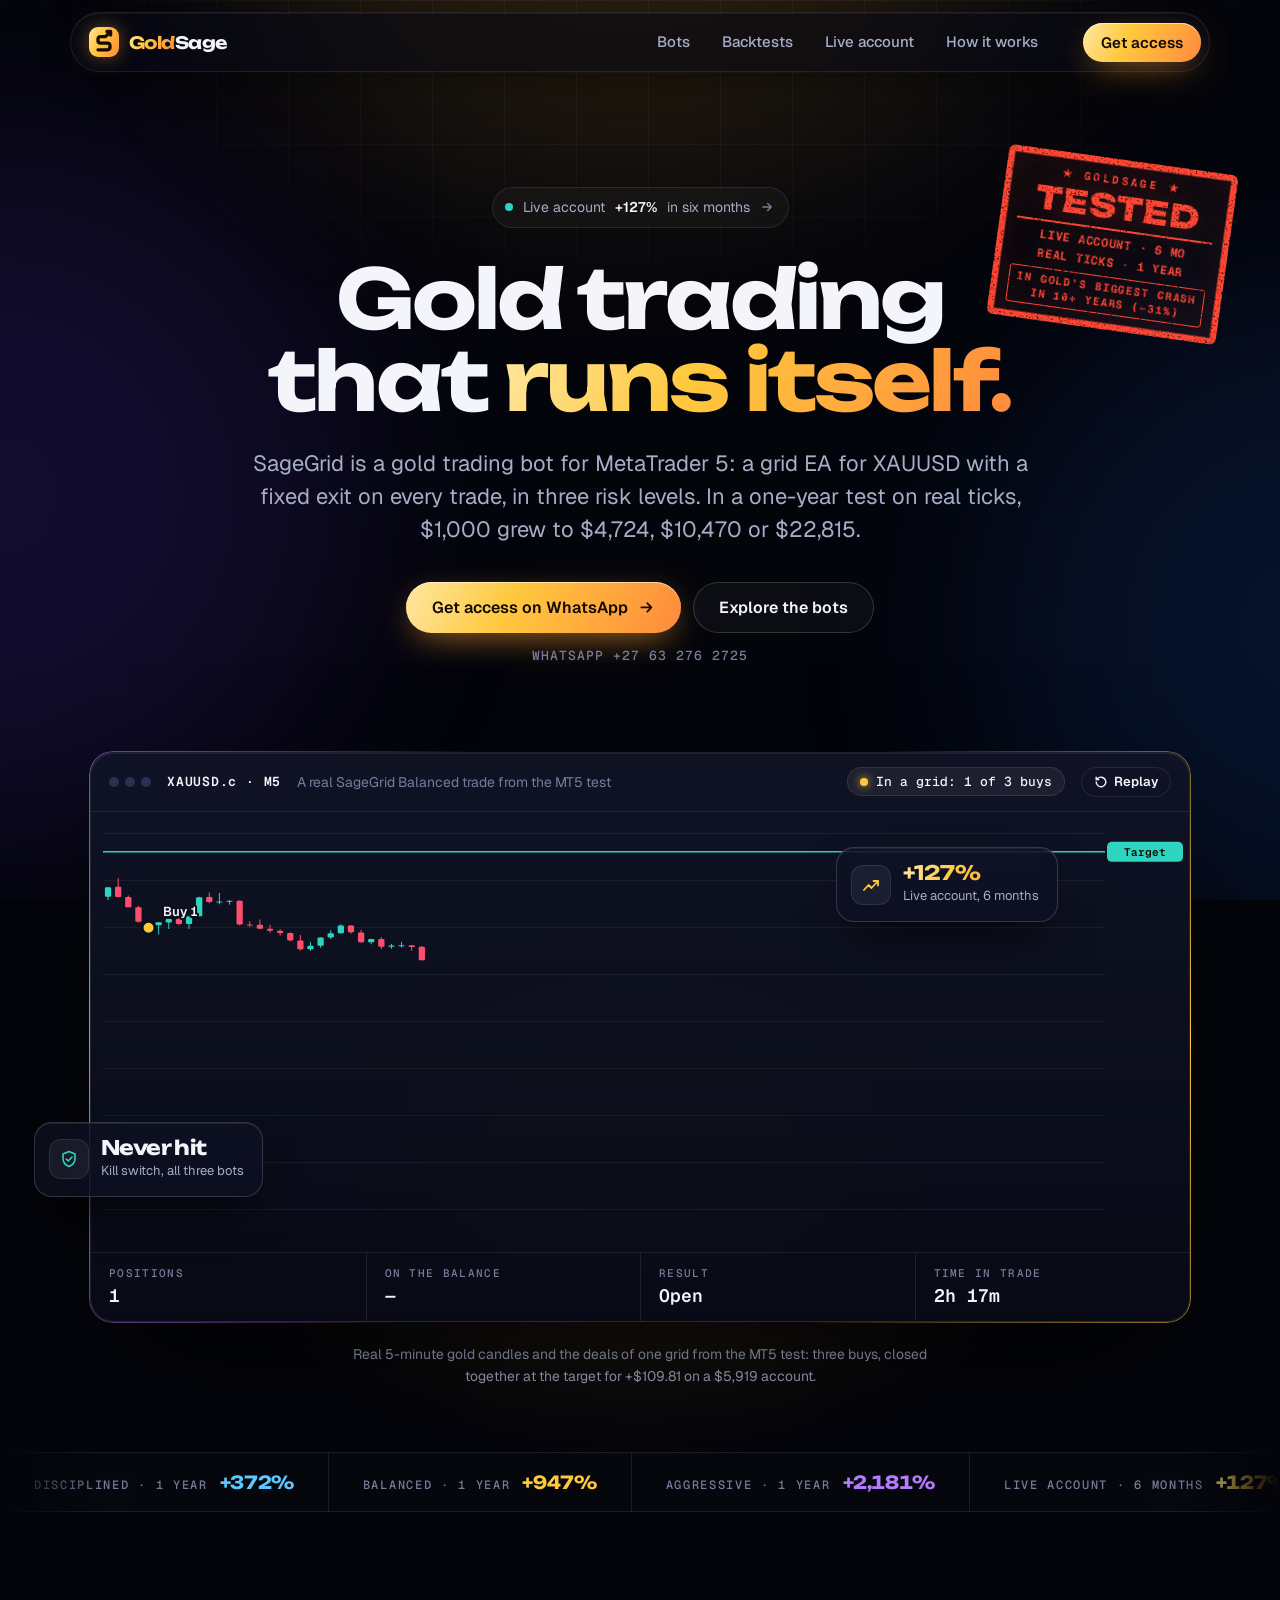
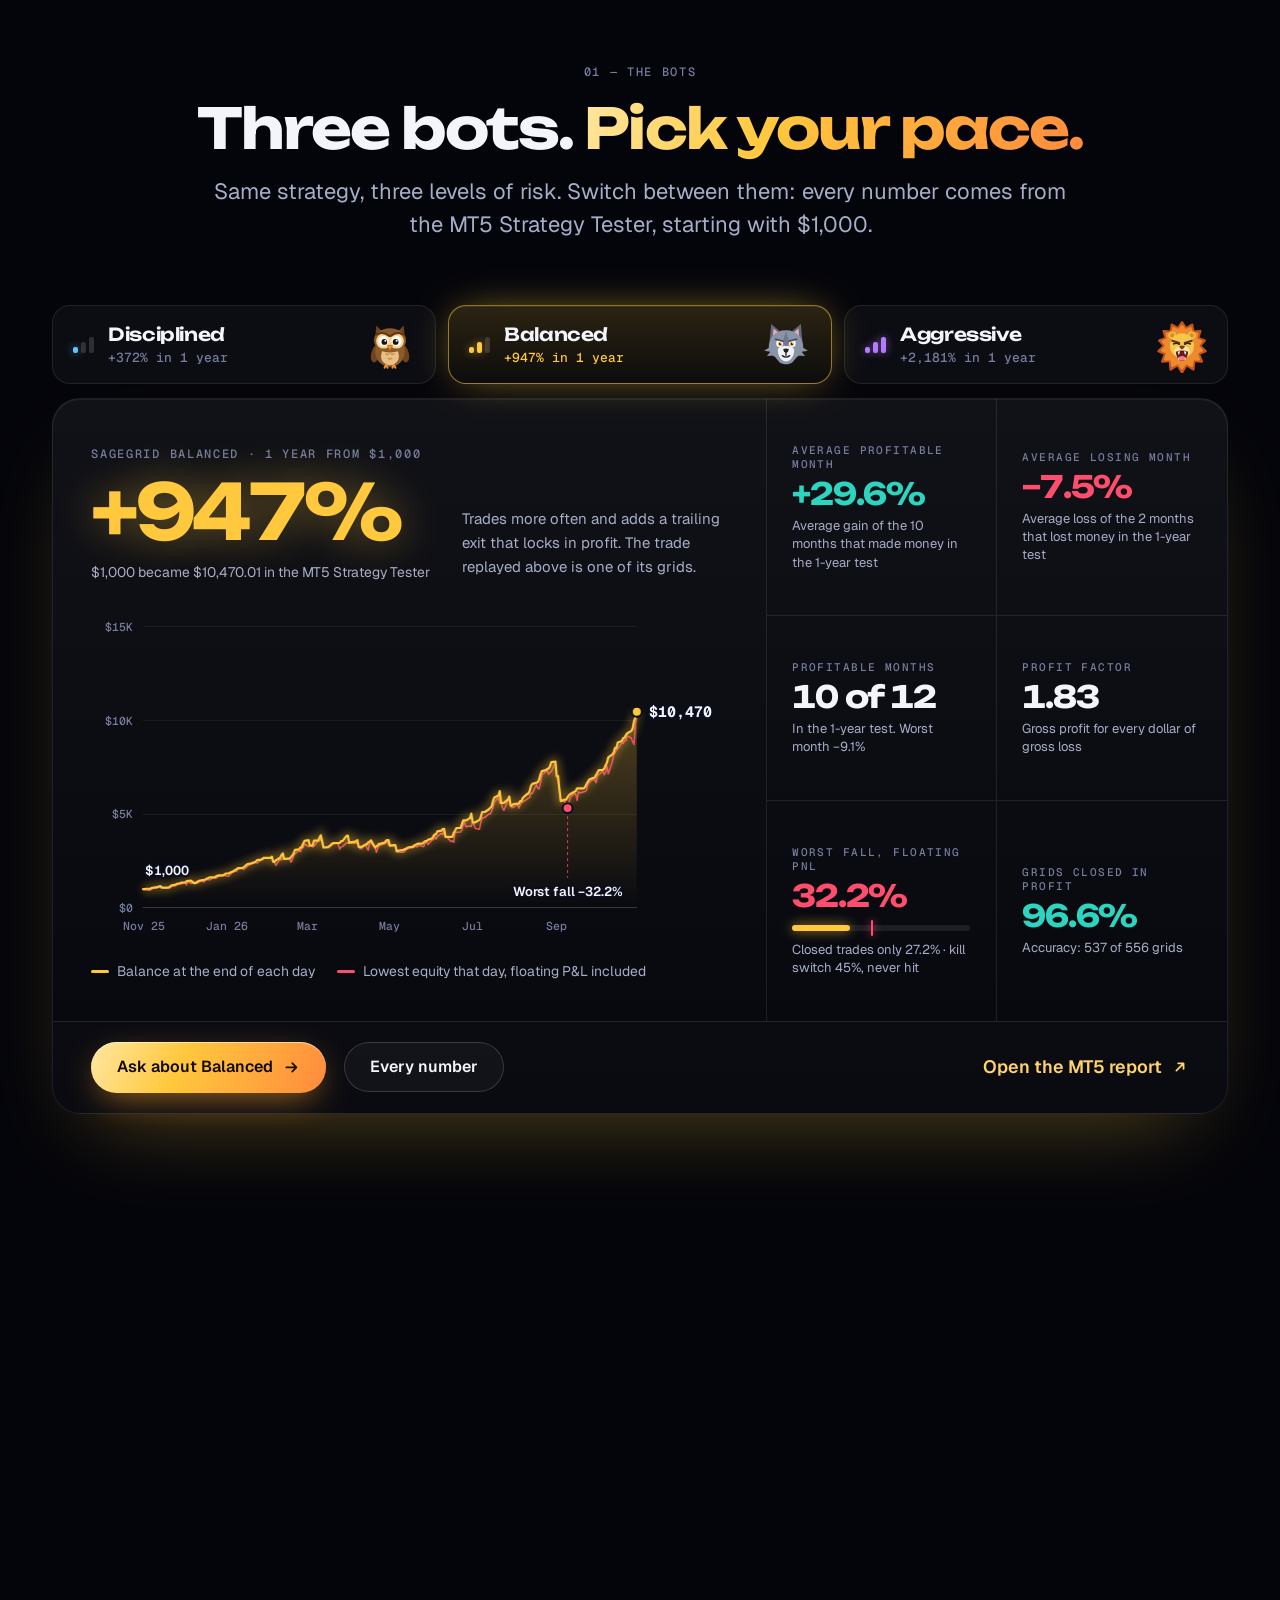
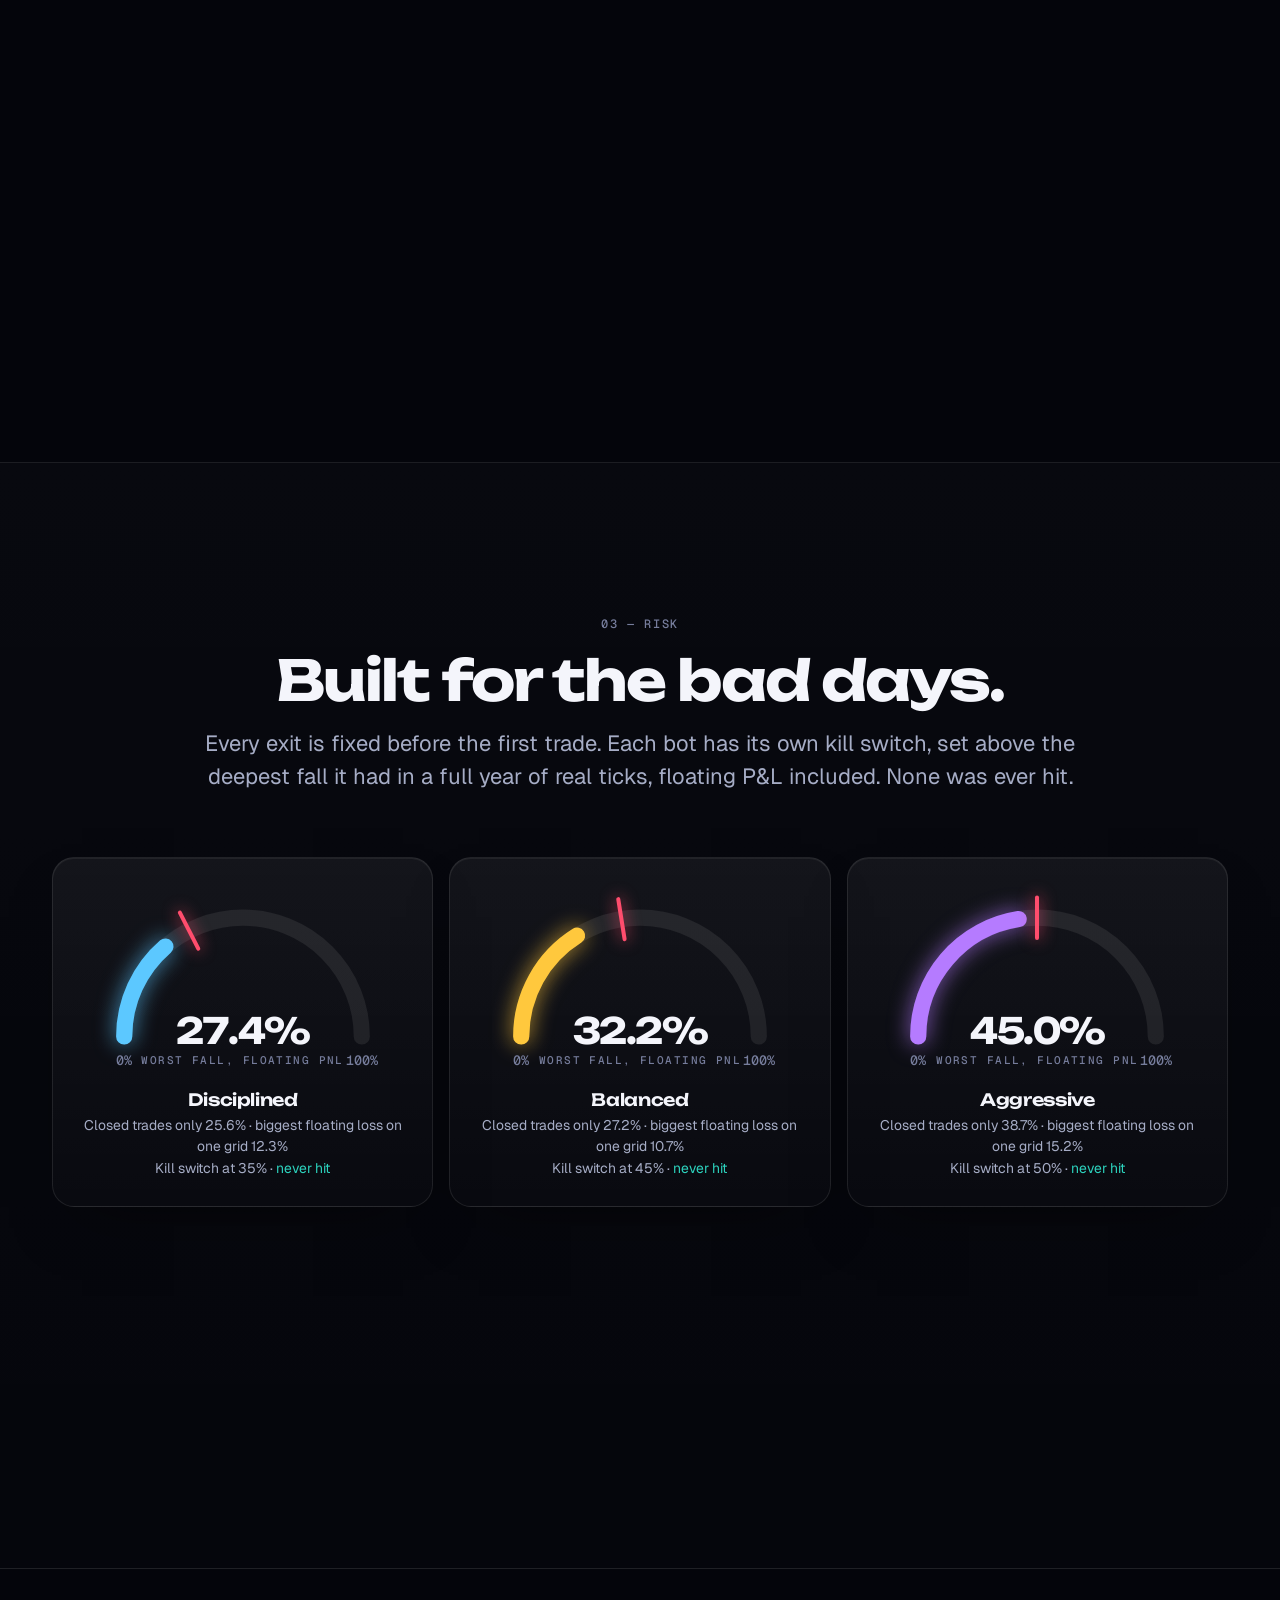
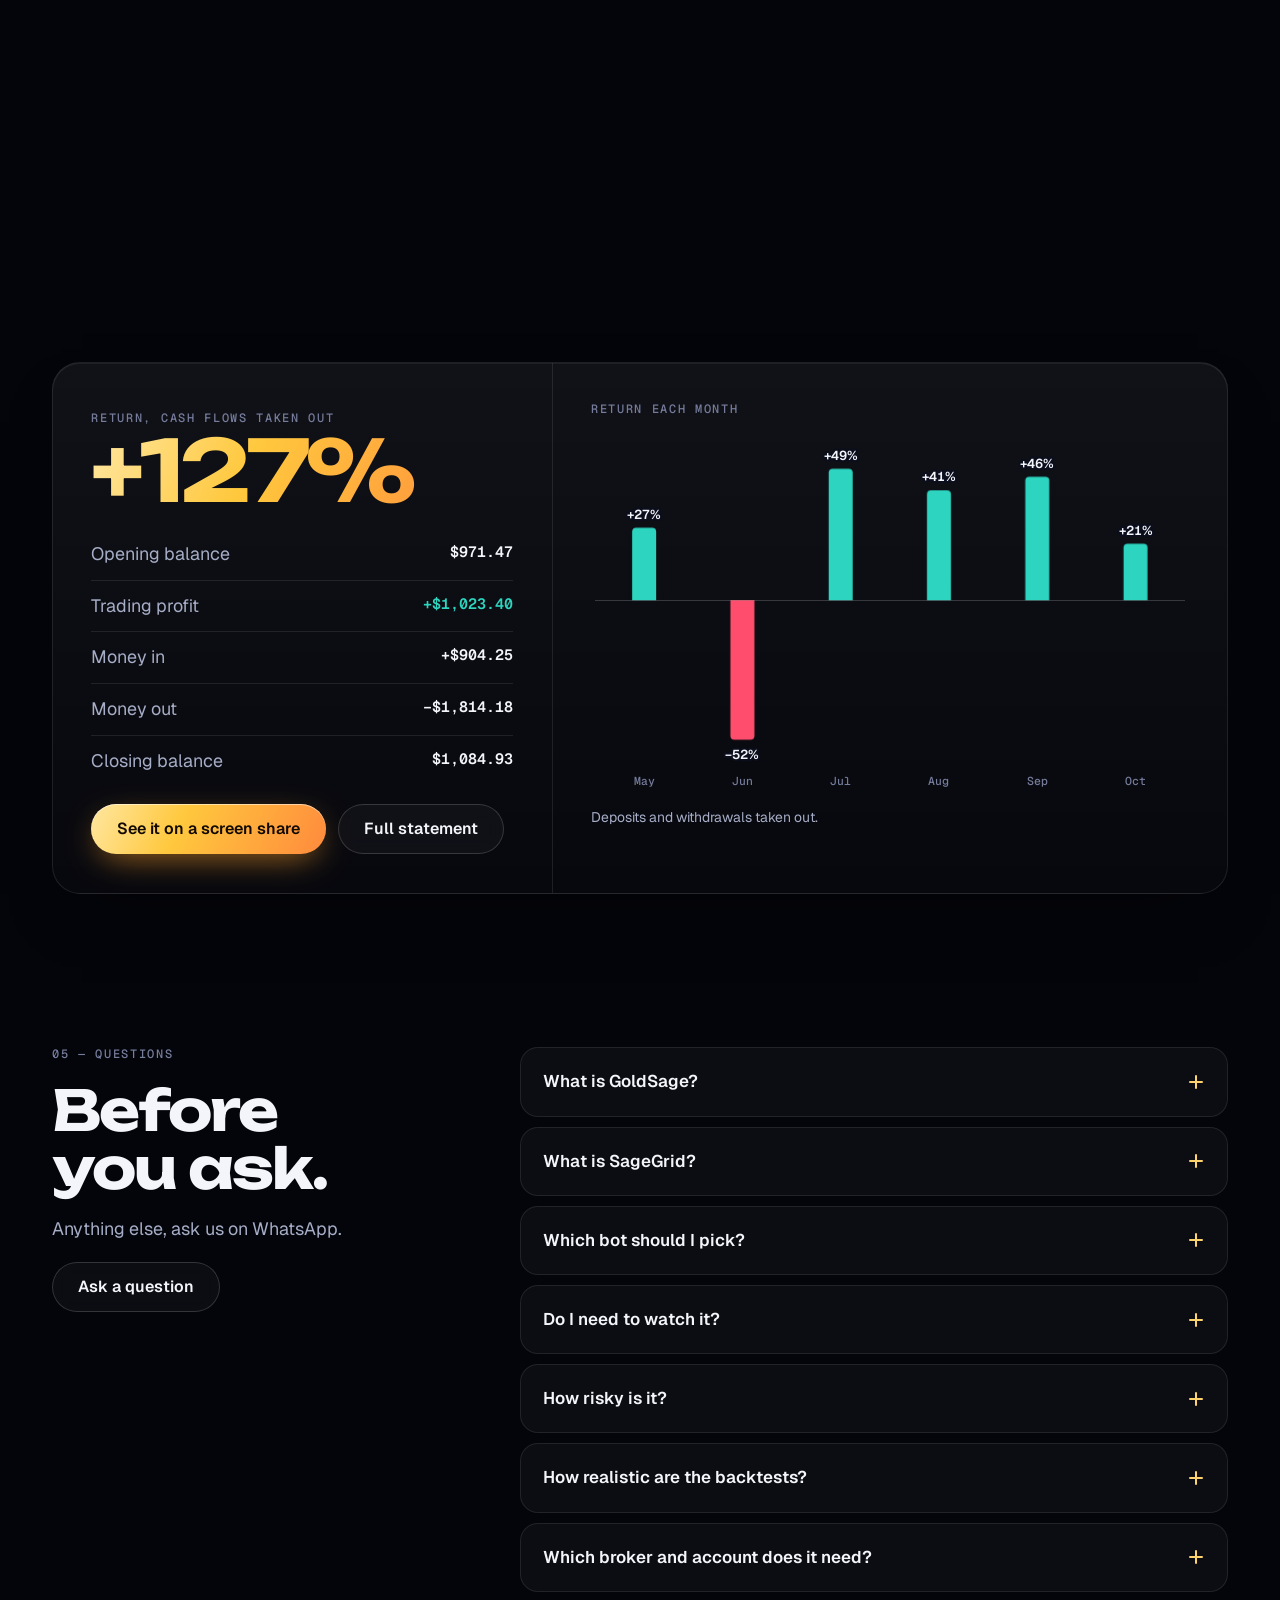
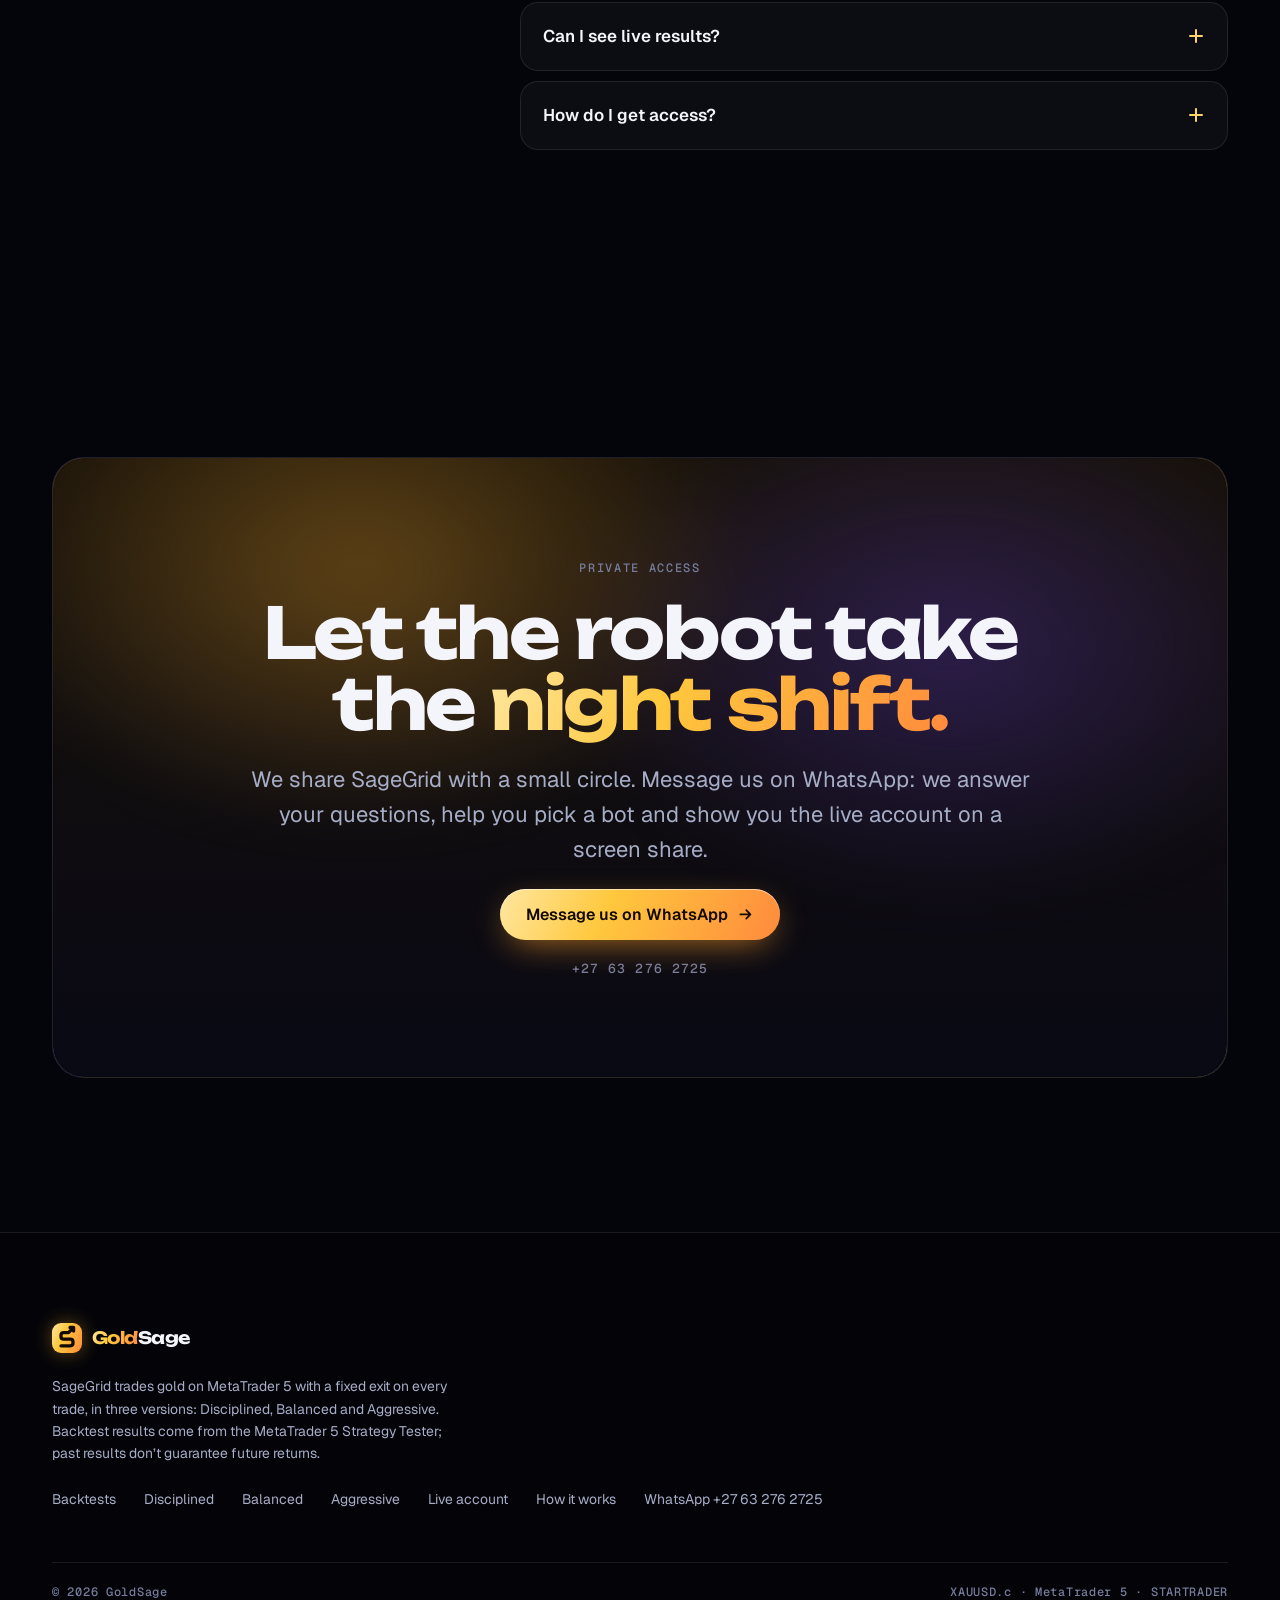
==== commit 4412398a: "Bot Lab: profit factor tile replaces times below the start Co-Authored-By: Claude Opus 5.5 <noreply@" ====
--- a/index.html
+++ b/index.html
@@ -225,11 +225,11 @@
             <div class="tile"><span>Average profitable month</span><b class="pos" data-f="avgm">+29.6%</b><small data-f="avgmt">Average gain of the 10 months that made money in the 1-year test</small></div>
             <div class="tile"><span>Average losing month</span><b class="neg" data-f="avgl">−7.5%</b><small data-f="avglt">Average loss of the 2 months that lost money in the 1-year test</small></div>
             <div class="tile"><span>Profitable months</span><b data-f="wm">10 of 12</b><small data-f="wmt">In the 1-year test. Worst month −9.1%</small></div>
-            <div class="tile"><span>Times below the $1,000 start</span><b data-f="bs">4 times</b><small data-f="bst">Equity with floating PNL, in 1 year. Last on 6 Nov 2025, lowest $944.27. Closed balance: never</small></div>
+            <div class="tile"><span>Profit factor</span><b data-f="pf">1.83</b><small>Gross profit for every dollar of gross loss</small></div>
             <div class="tile"><span>Worst fall, floating PNL</span><b class="neg" data-f="dd">32.2%</b>
               <div class="mini-meter" aria-hidden="true"><i data-f="ddw" style="width:32.22%"></i><em data-f="ksl" style="left:45%"></em></div>
               <small data-f="ks">Closed trades only 27.2% &middot; kill switch 45%, never hit</small></div>
-            <div class="tile"><span>Grids closed in profit</span><b class="pos" data-f="gw">96.6%</b><small data-f="gwt">Accuracy: 537 of 556 grids &middot; profit factor 1.83</small></div>
+            <div class="tile"><span>Grids closed in profit</span><b class="pos" data-f="gw">96.6%</b><small data-f="gwt">Accuracy: 537 of 556 grids</small></div>
           </div>
           <div class="lab-actions">
             <a class="btn" data-f="wa" href="https://wa.me/27632762725?text=Hi%20GoldSage%2C%20I%27d%20like%20to%20ask%20about%20SageGrid%20Balanced"><span data-f="waname">Ask about Balanced</span>
@@ -484,7 +484,7 @@
   </div>
 </footer>
 <script src="assets/data.js?v=aee69b1b"></script>
-<script src="assets/site.js?v=ca8d0917"></script>
+<script src="assets/site.js?v=8b957502"></script>
 
 </body>
 </html>
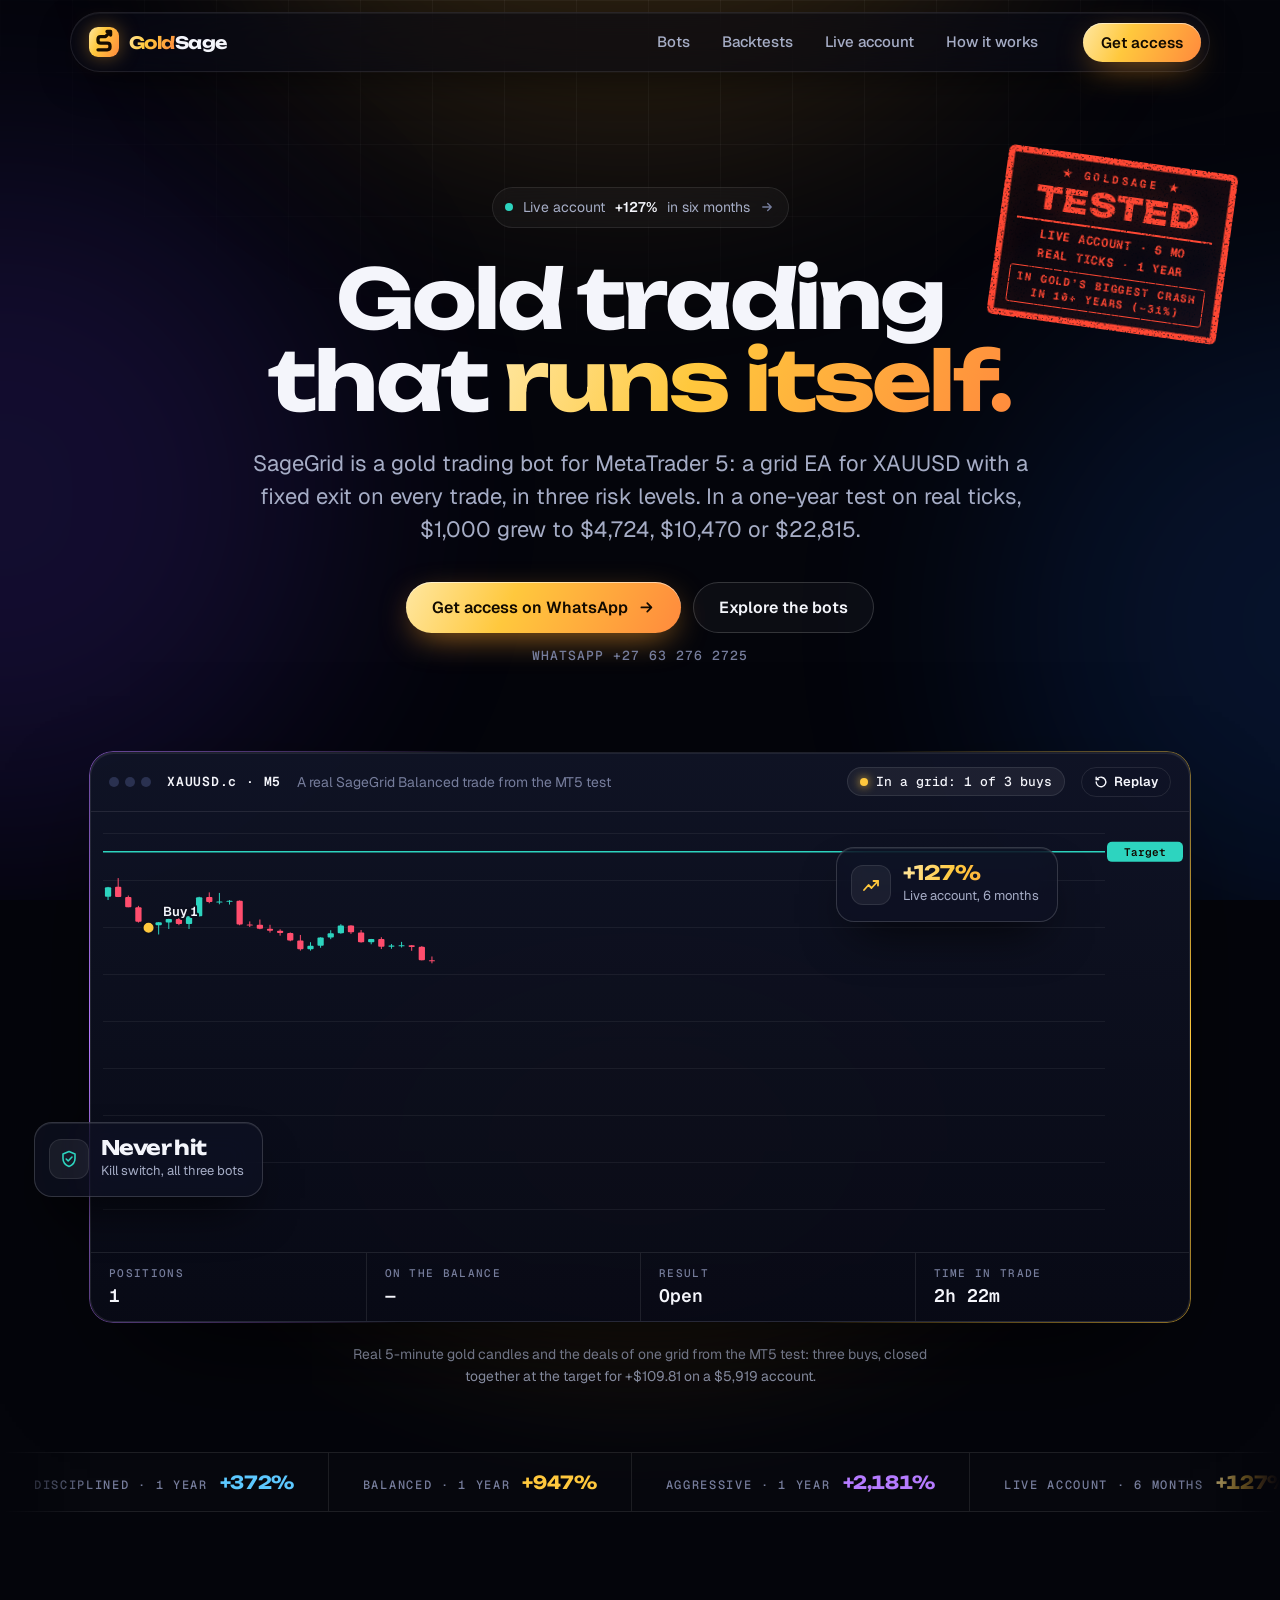
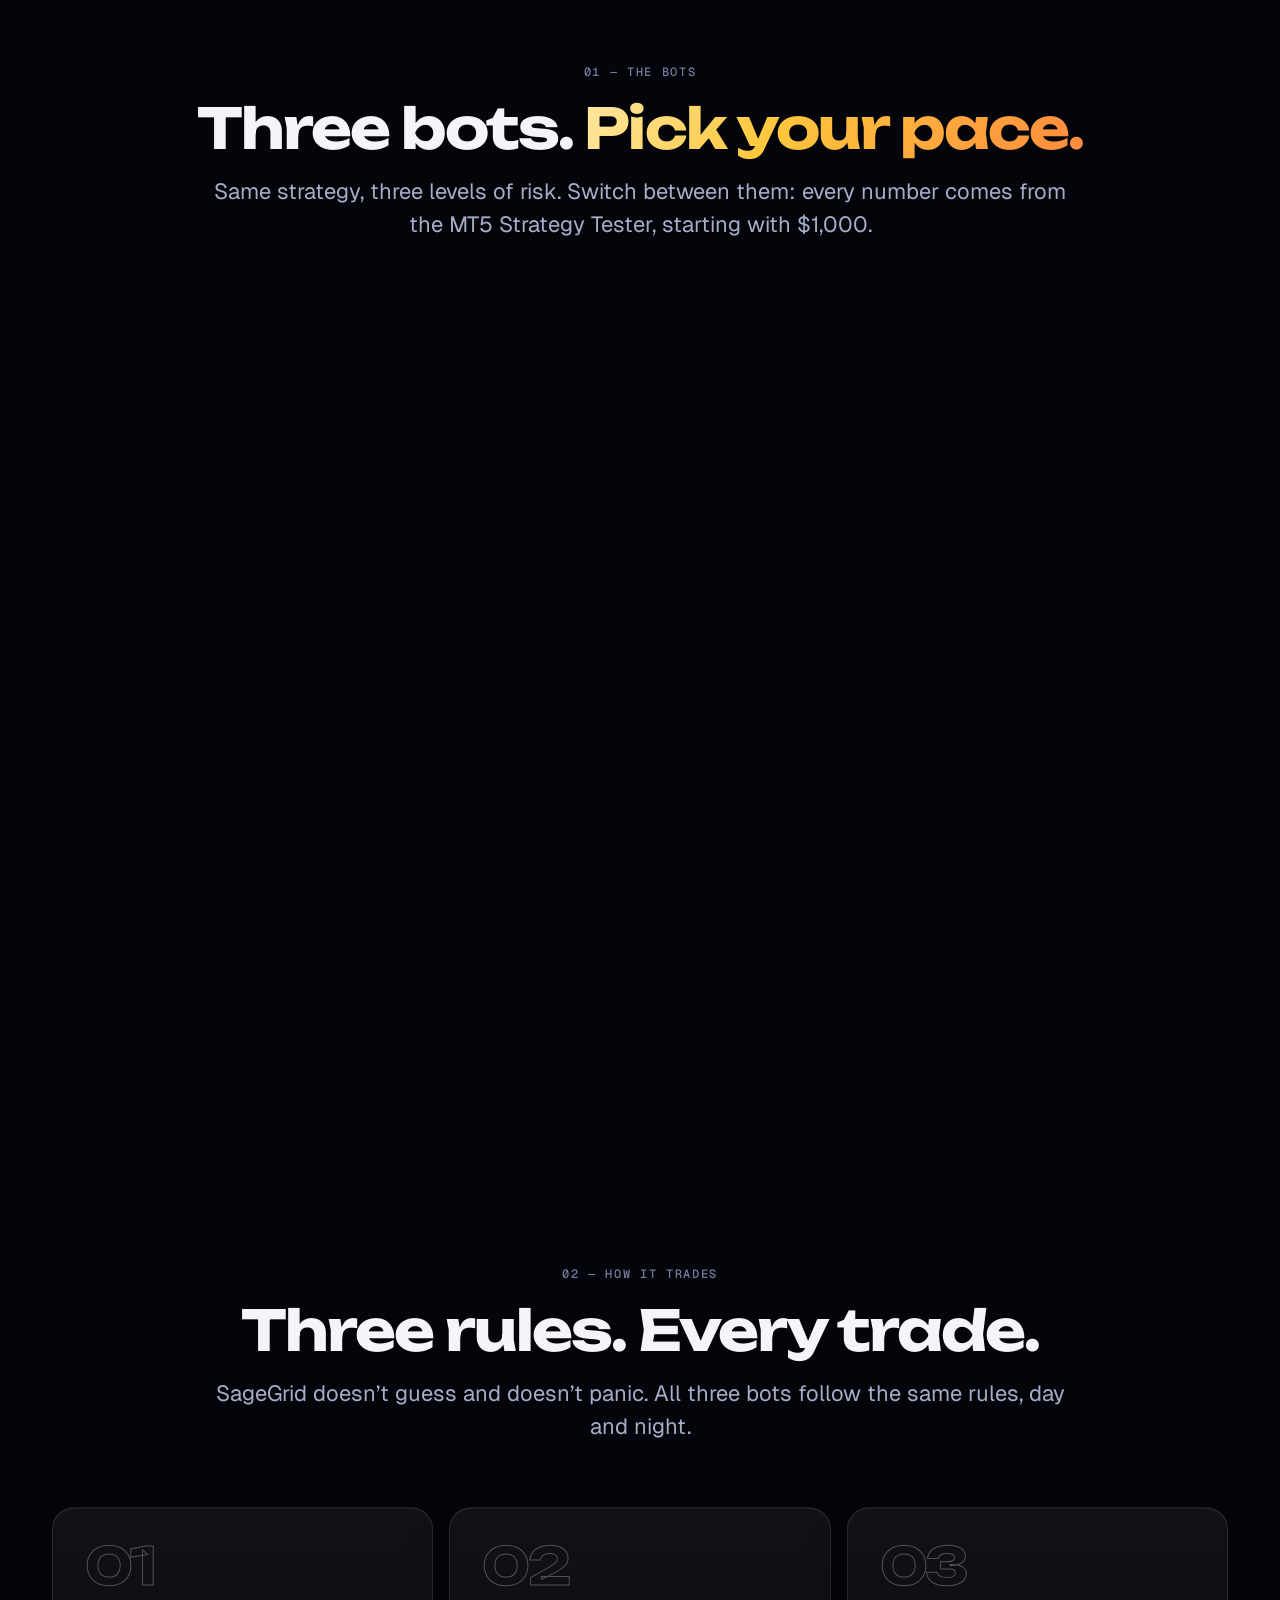
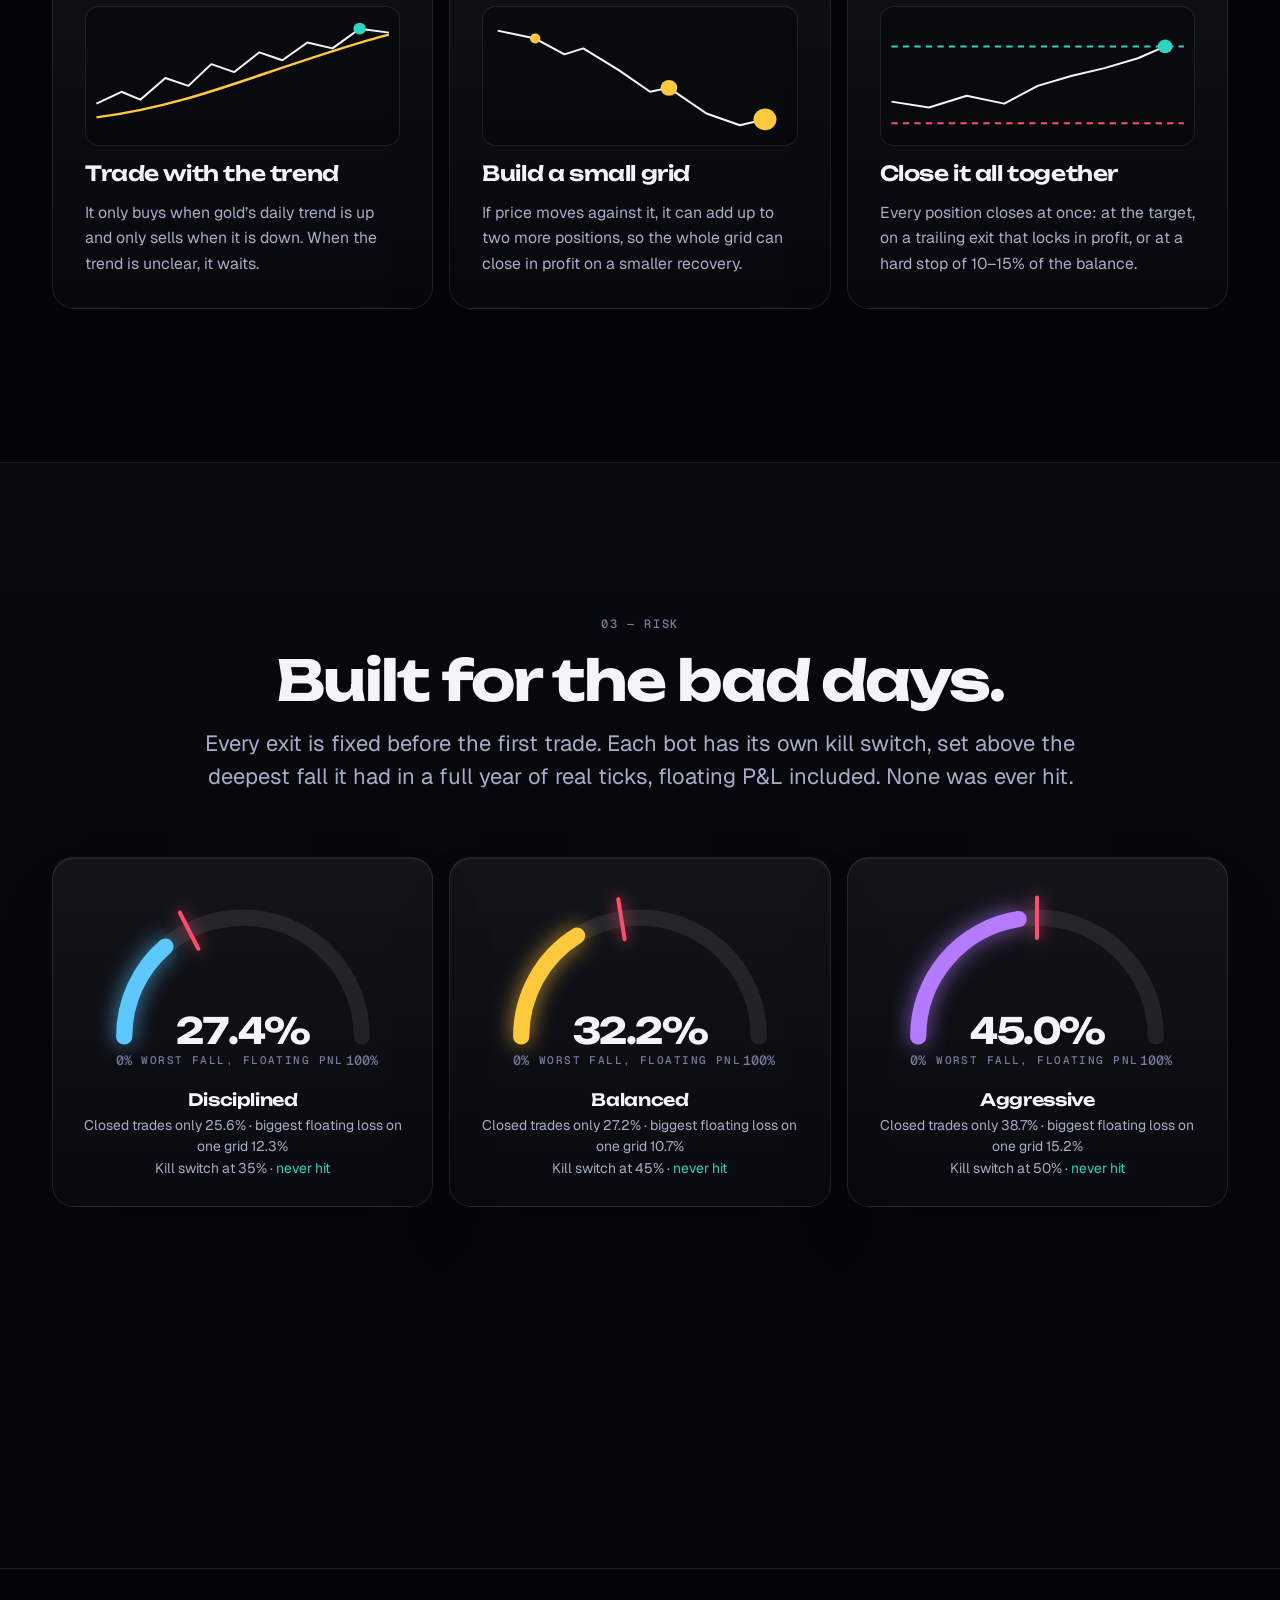
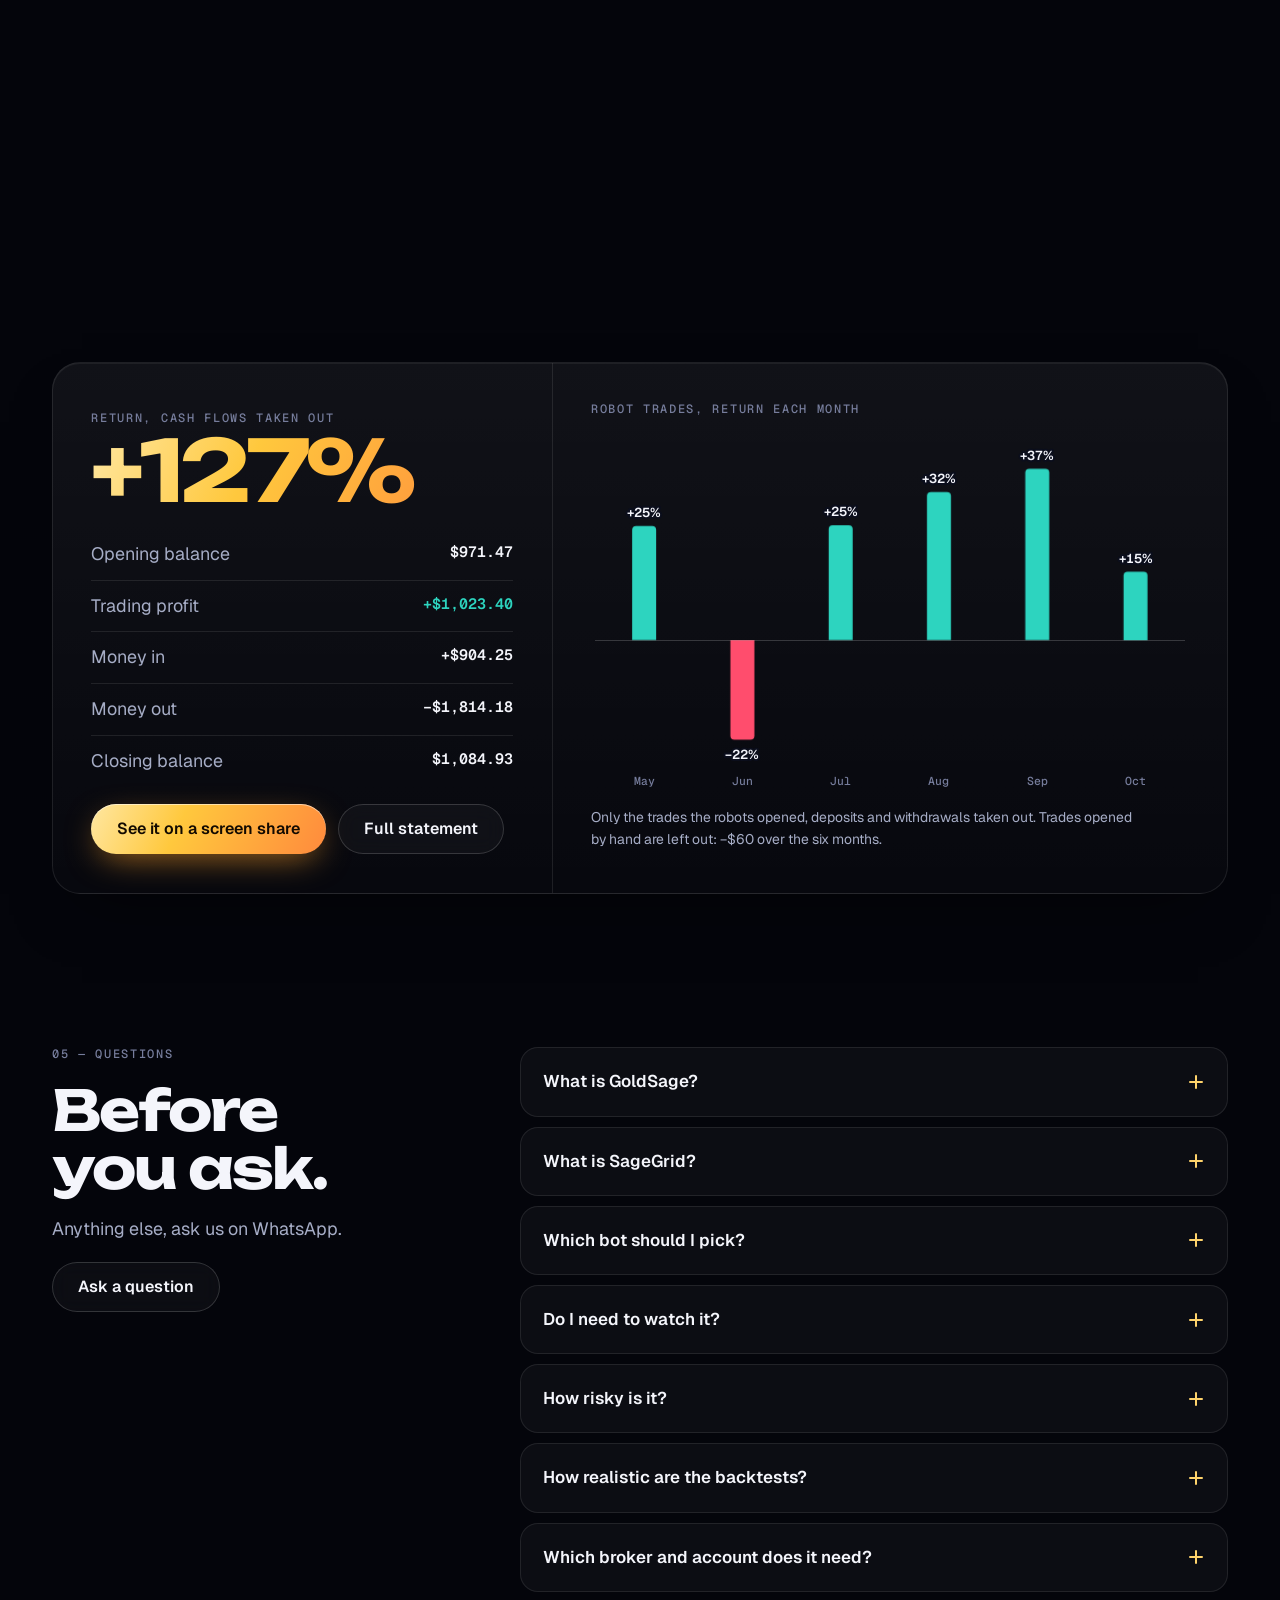
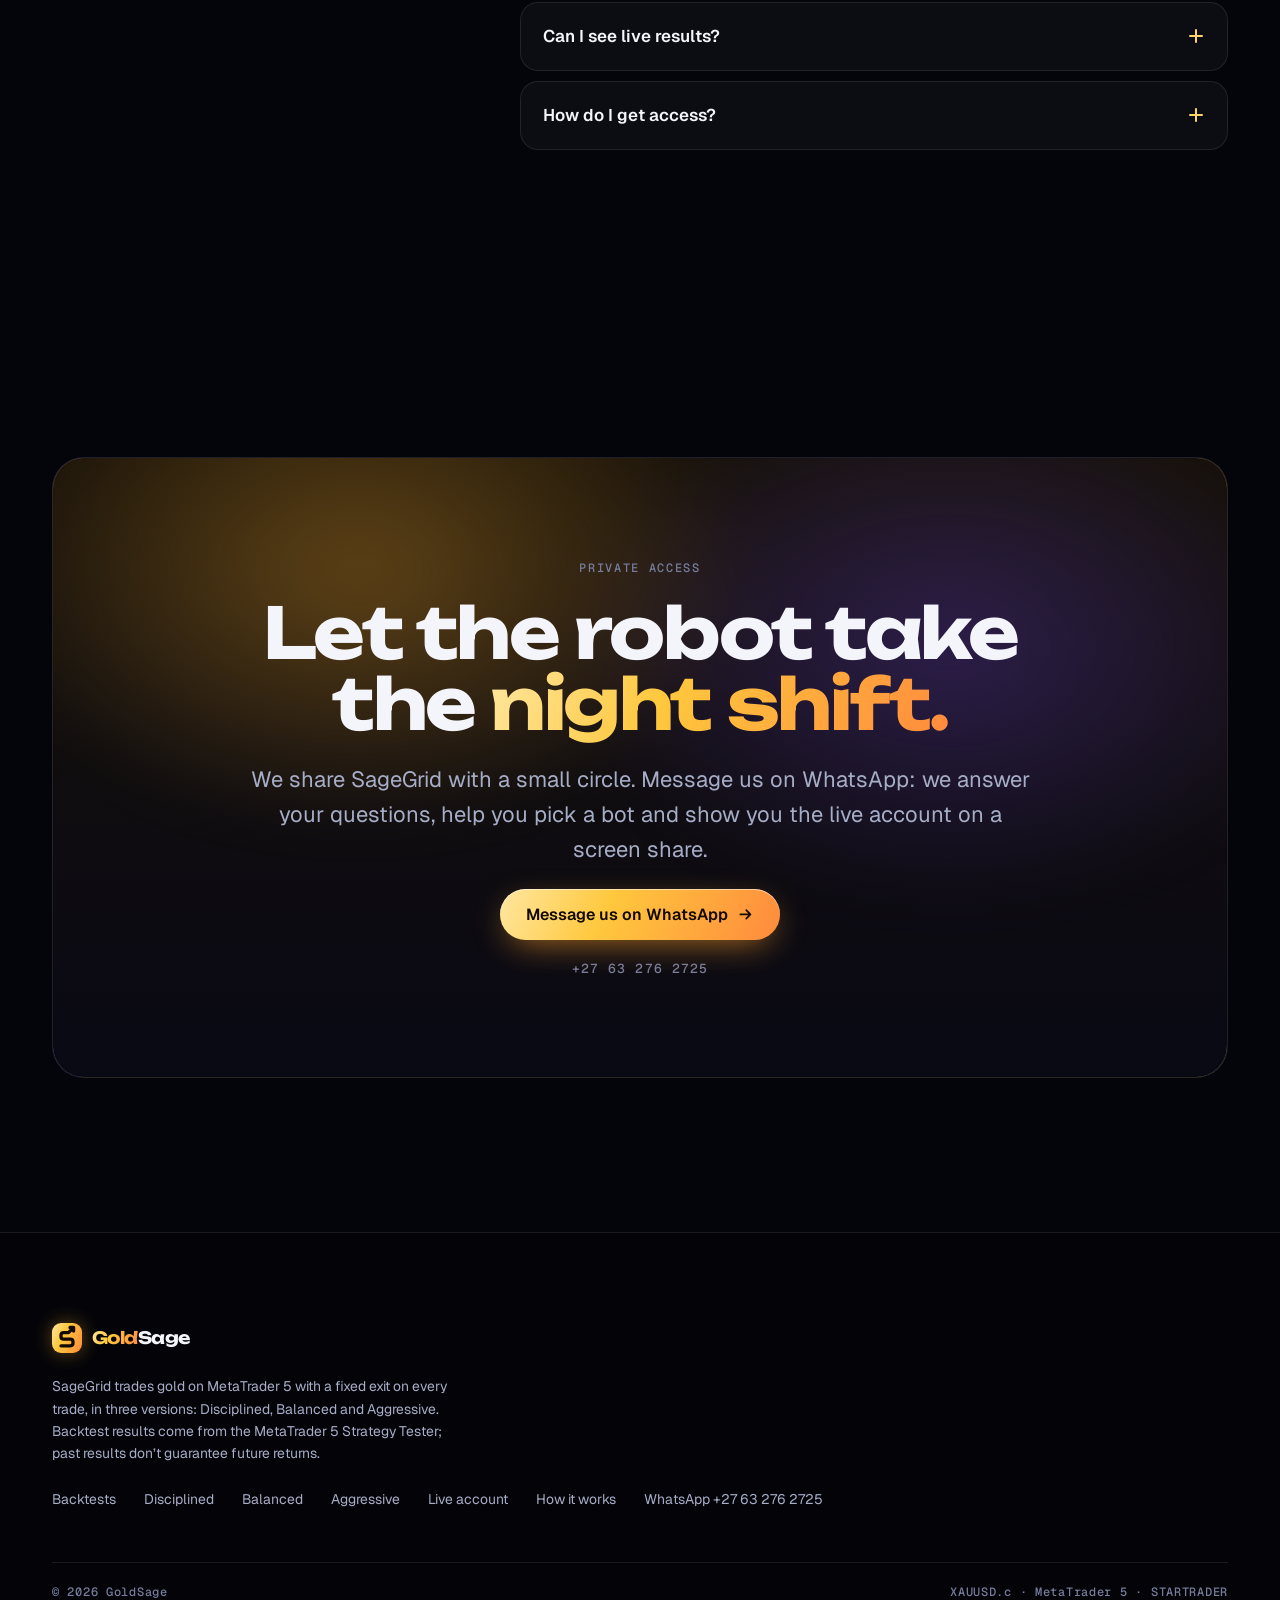
==== commit 14777cbe: "Live account: monthly chart shows the robots' trades only; live page chart fixed - Both monthly char" ====
--- a/index.html
+++ b/index.html
@@ -383,9 +383,9 @@
           </div>
         </div>
         <div class="live-right">
-          <span class="kicker">Return each month</span>
-          <div class="chart" data-chart="months" data-src="live" style="height:clamp(260px, 28vw, 360px)" aria-label="Live account return each month, May to October 2026, deposits and withdrawals taken out"></div>
-          <p class="small">Deposits and withdrawals taken out.</p>
+          <span class="kicker">Robot trades, return each month</span>
+          <div class="chart" data-chart="months" data-src="live" style="height:clamp(260px, 28vw, 360px)" aria-label="Live account, return each month on the trades the robots opened, May to October 2026, deposits and withdrawals taken out"></div>
+          <p class="small">Only the trades the robots opened, deposits and withdrawals taken out. Trades opened by hand are left out: <span class="nw">−$60</span> over the six months.</p>
         </div>
       </div>
     </div>
@@ -483,7 +483,7 @@
     </div>
   </div>
 </footer>
-<script src="assets/data.js?v=aee69b1b"></script>
+<script src="assets/data.js?v=9b55c6f1"></script>
 <script src="assets/site.js?v=8b957502"></script>
 
 </body>
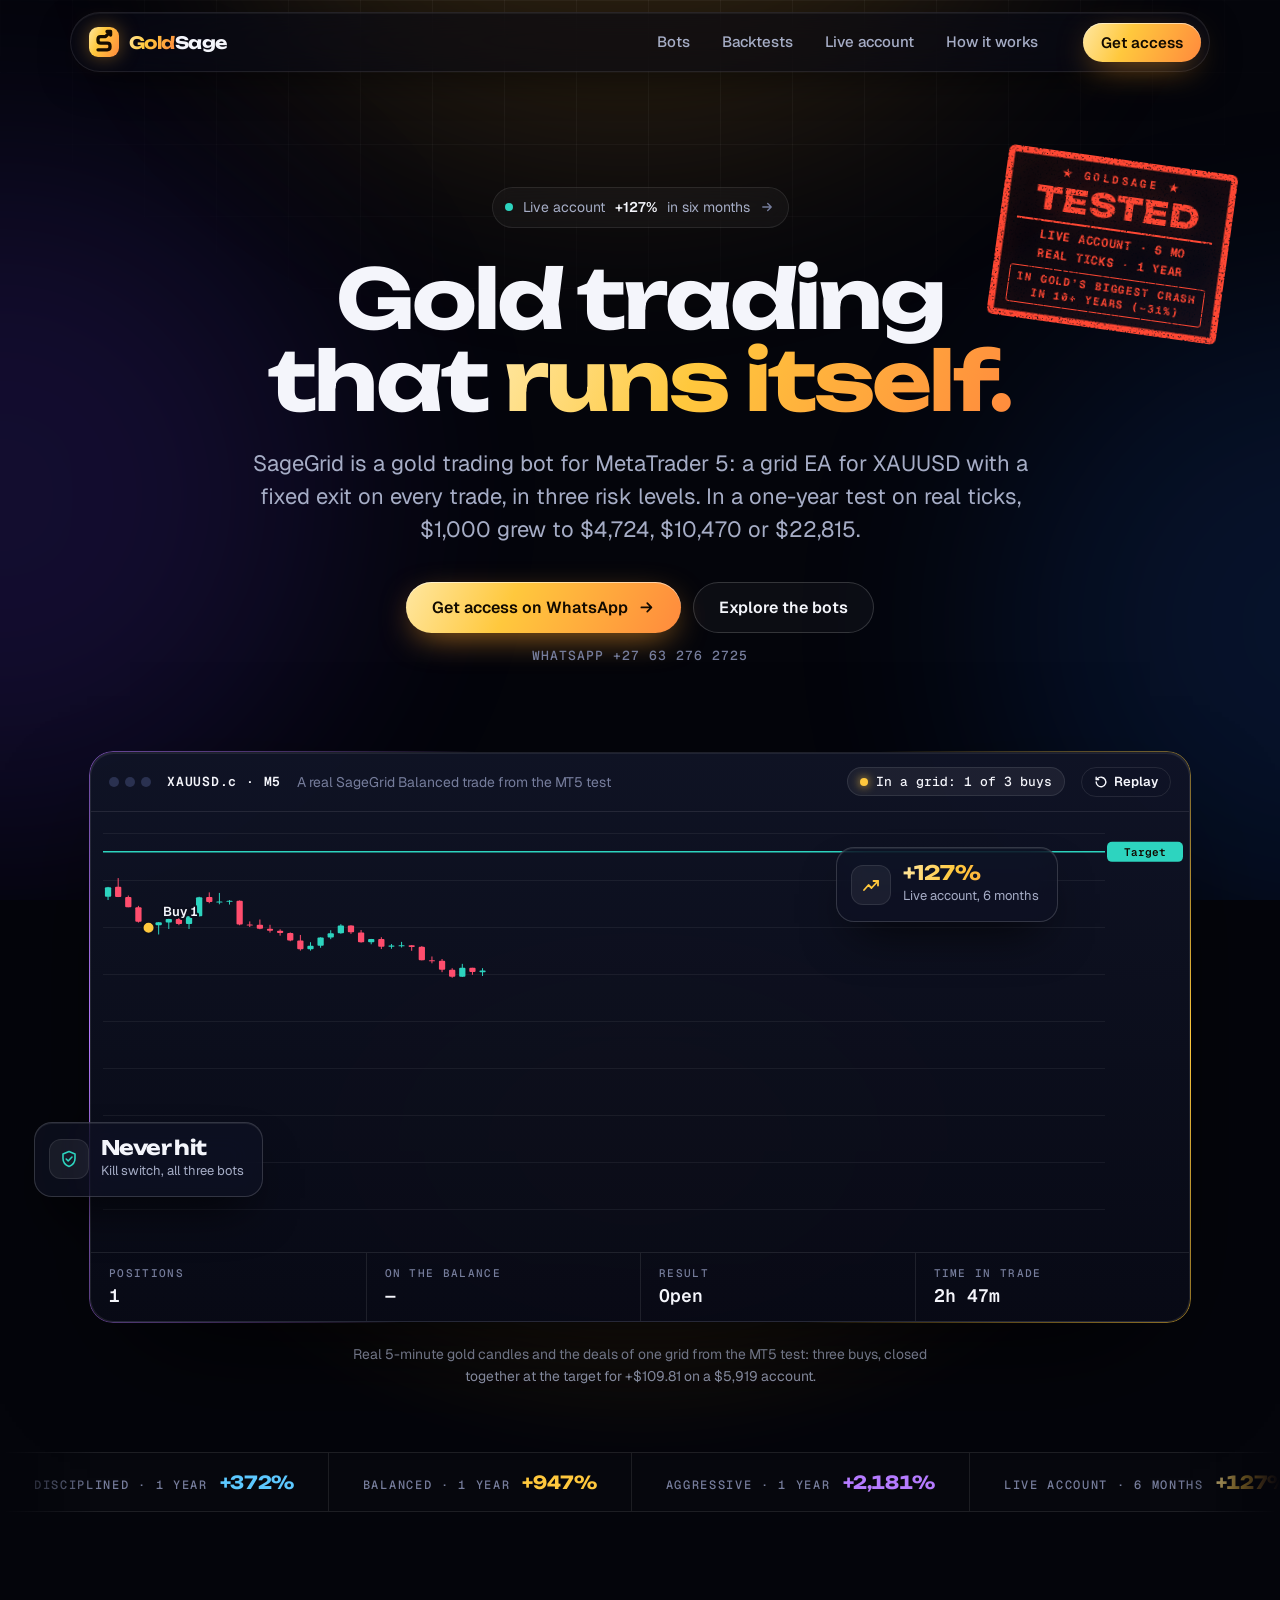
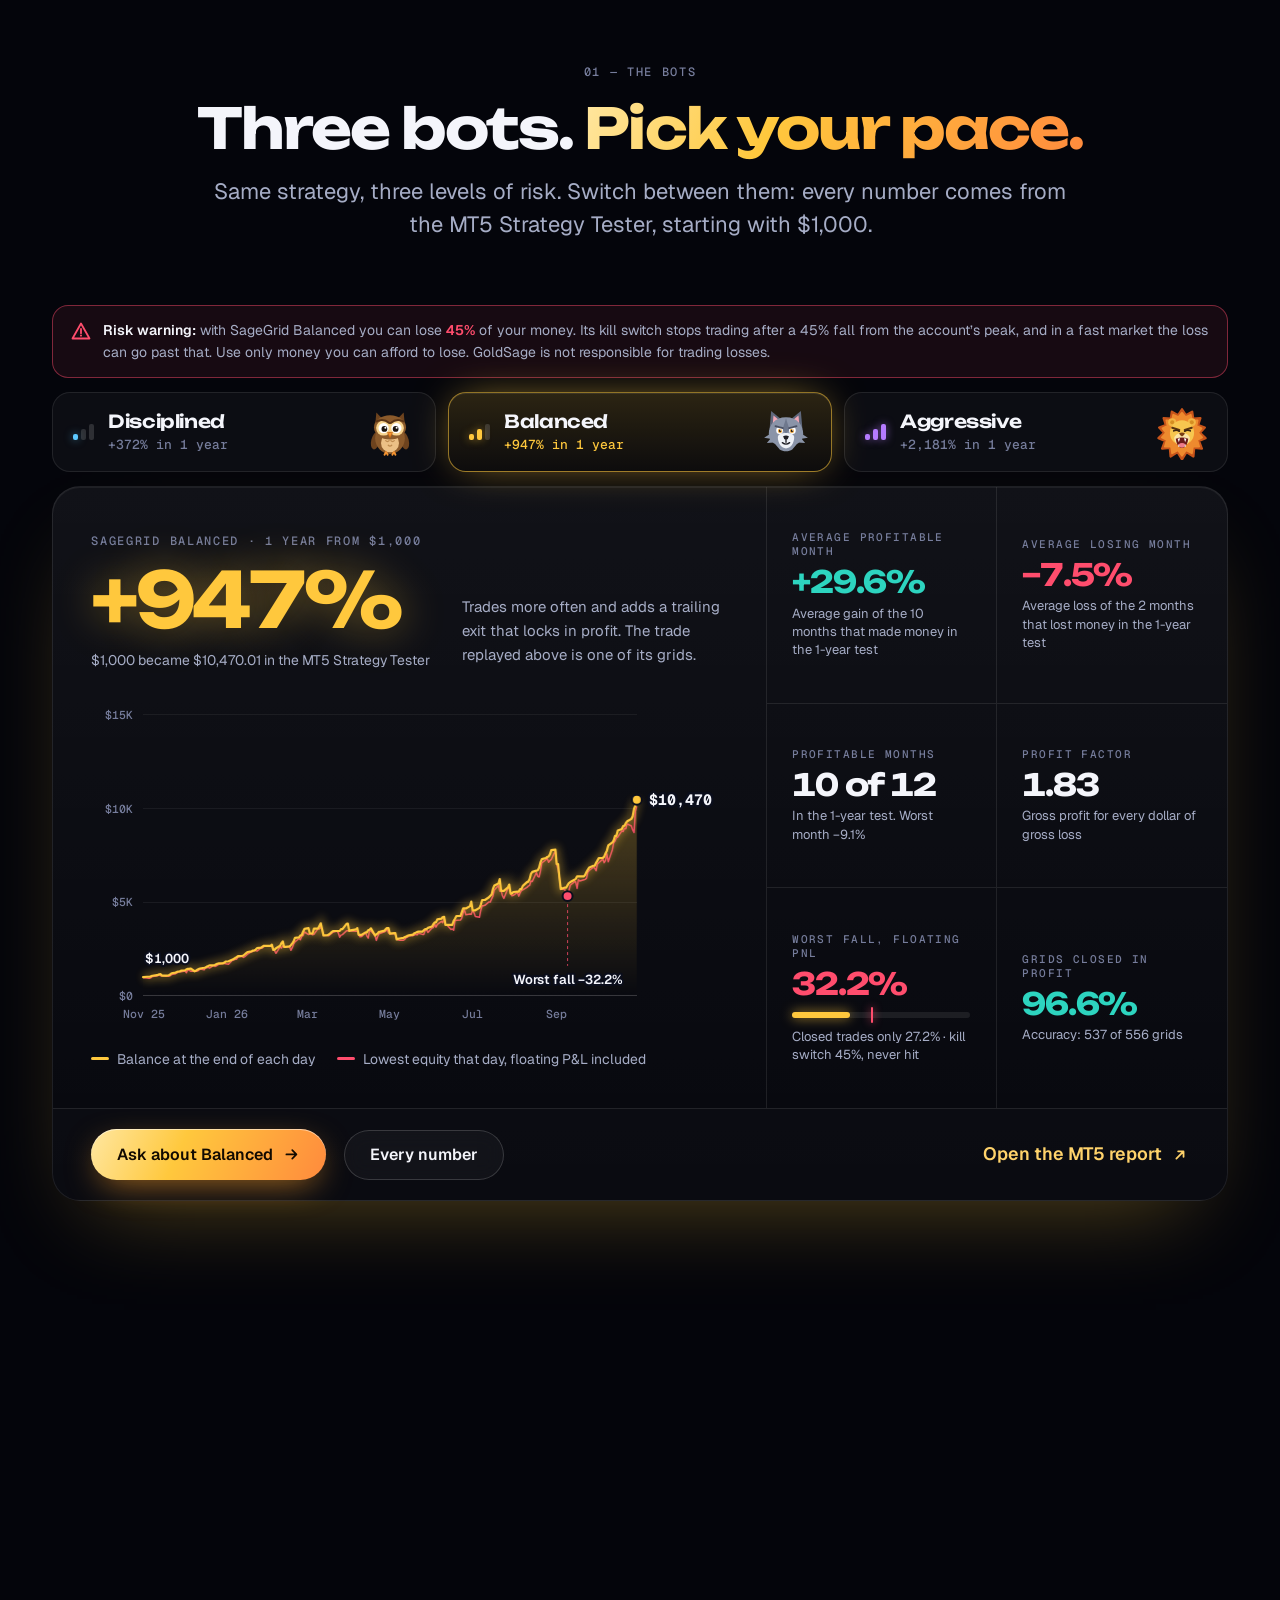
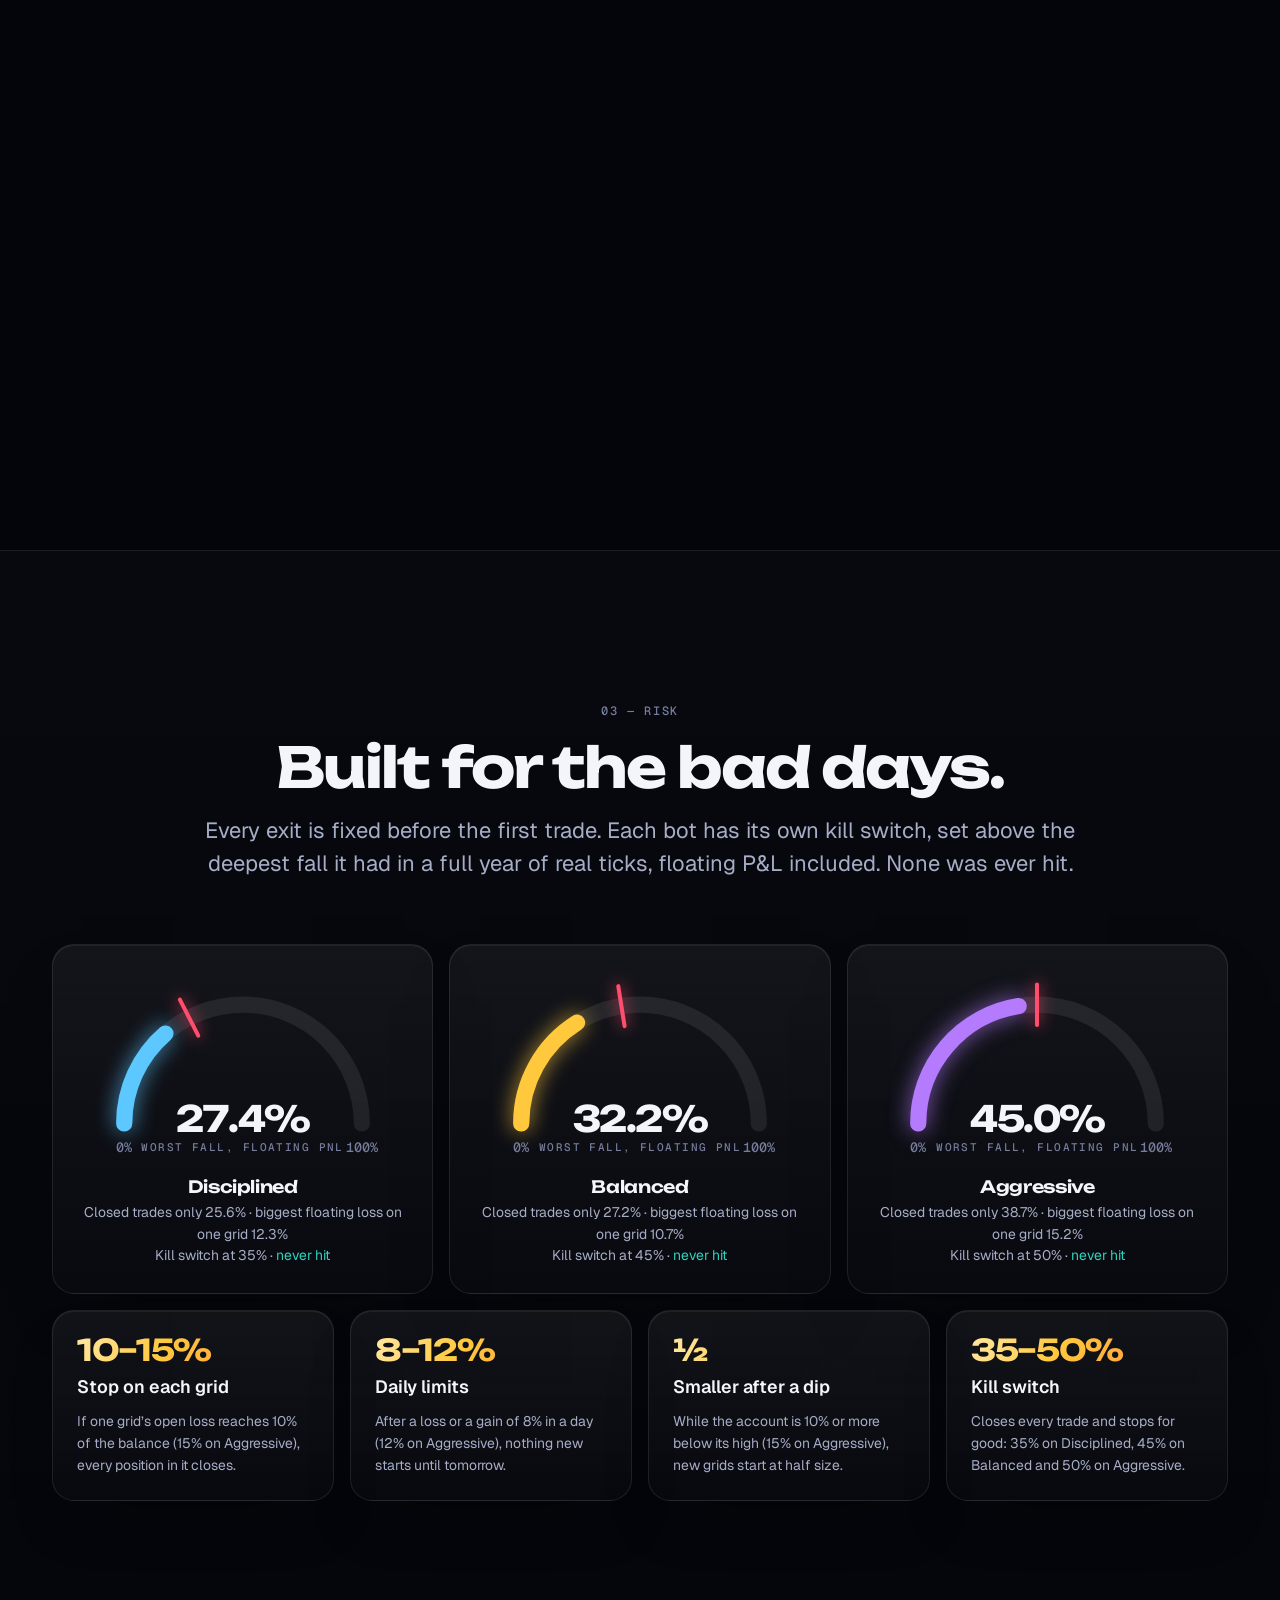
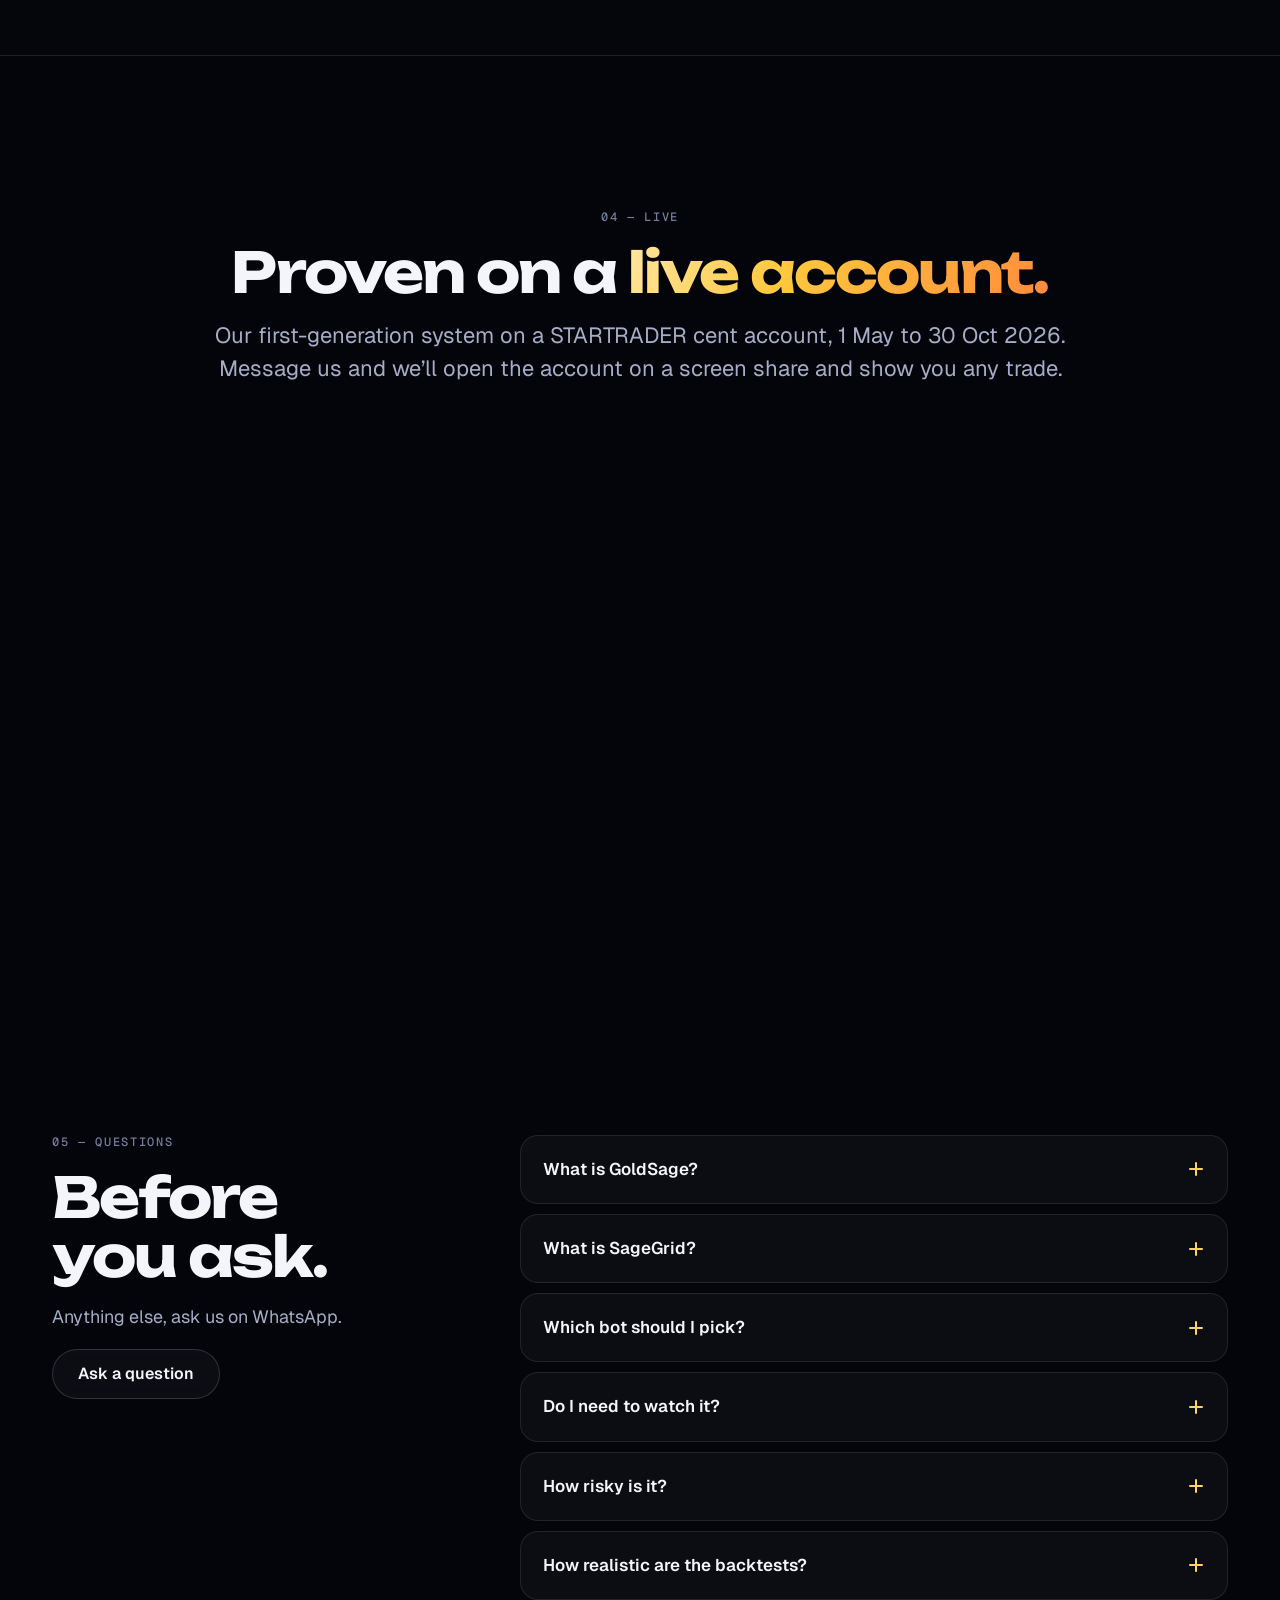
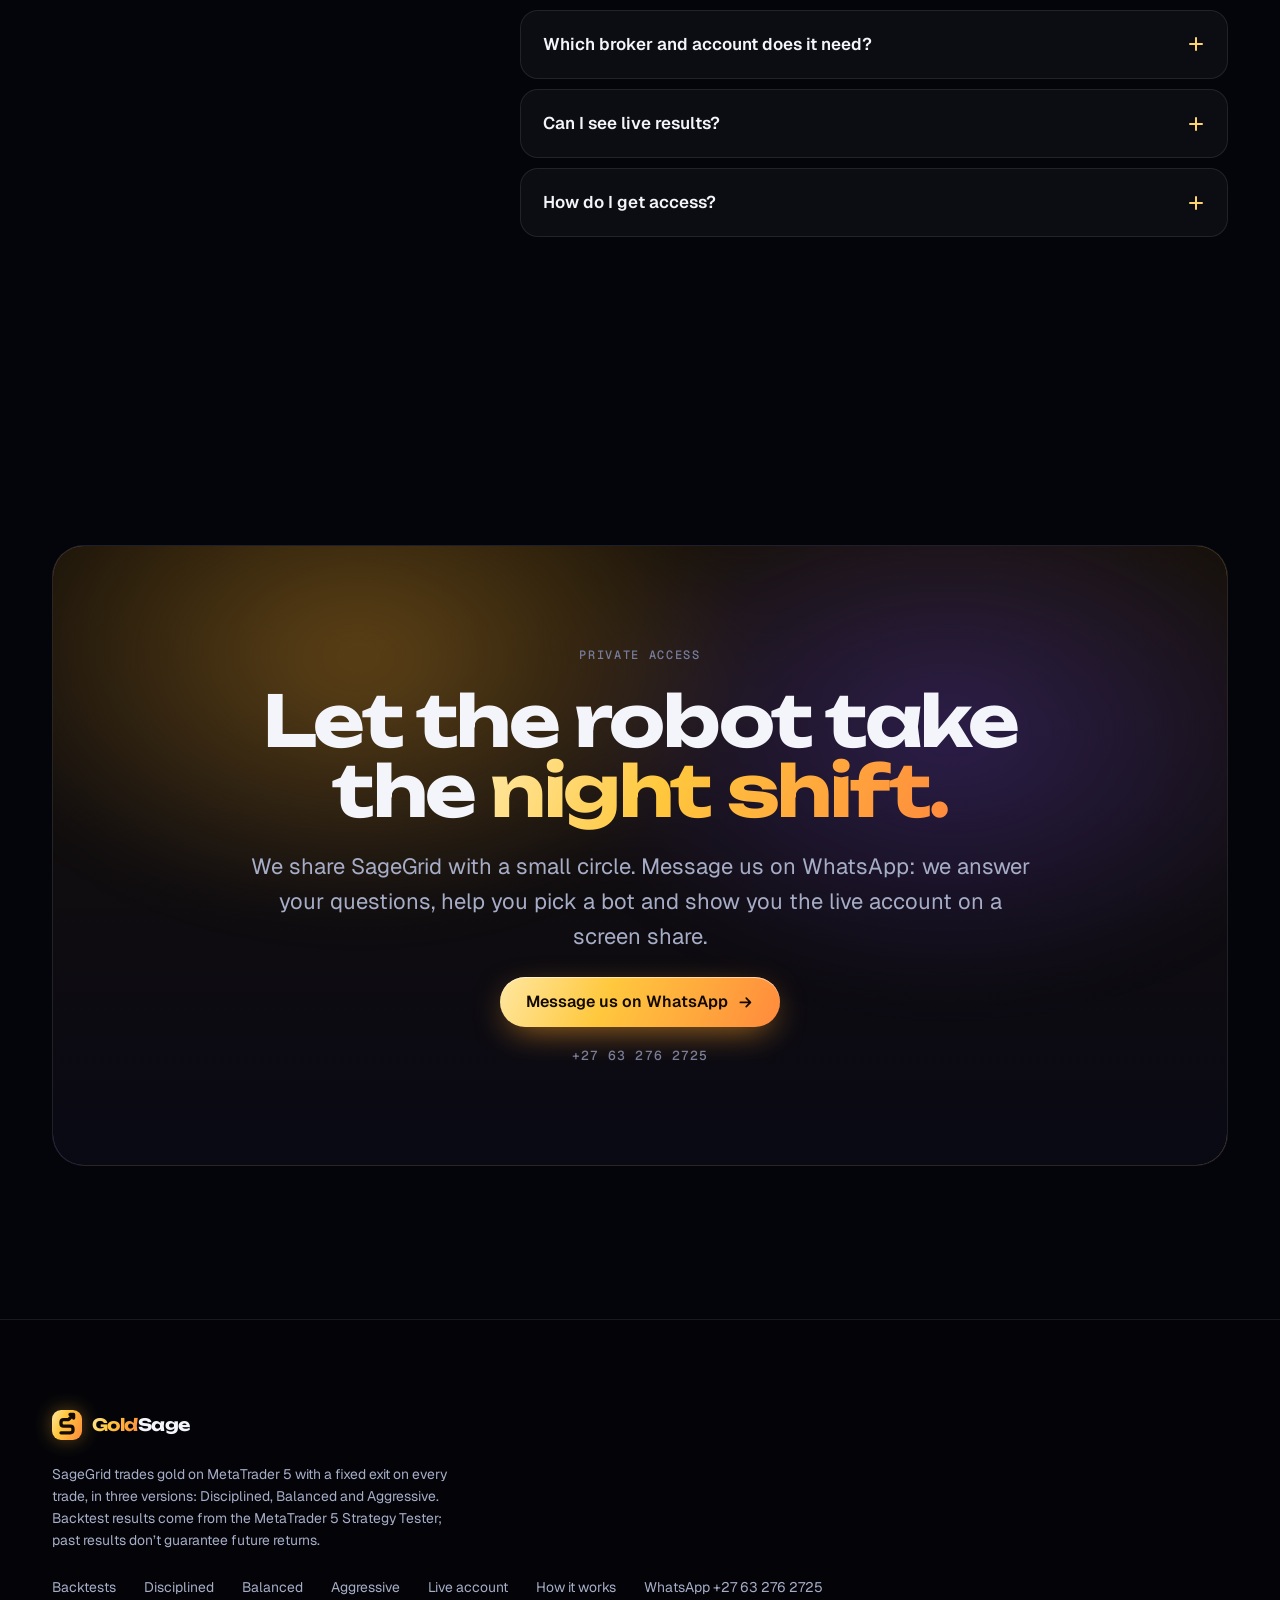
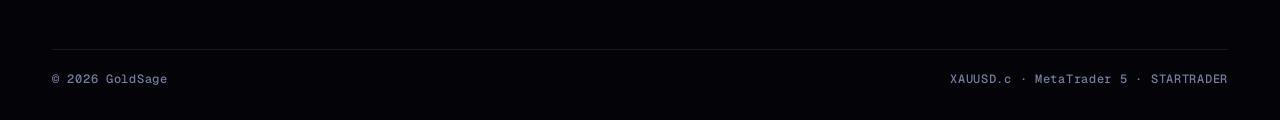
==== commit 4af0e5cb: "Bot Lab: risk warning under the section intro, % follows the selected bot's kill switch Shows "you c" ====
--- a/index.html
+++ b/index.html
@@ -22,7 +22,7 @@
 <link rel="preconnect" href="https://fonts.googleapis.com">
 <link rel="preconnect" href="https://fonts.gstatic.com" crossorigin>
 <link rel="stylesheet" href="https://fonts.googleapis.com/css2?family=Geist:wght@400..700&family=Geist+Mono:wght@400..600&family=Unbounded:wght@500..800&display=swap">
-<link rel="stylesheet" href="assets/site.css?v=72f1853e">
+<link rel="stylesheet" href="assets/site.css?v=aa93f6fc">
 <script type="application/ld+json">{"@context": "https://schema.org", "@graph": [{"@type": "Organization", "@id": "https://goldsagefx.com/#org", "name": "GoldSage", "alternateName": ["Gold Sage", "GoldSage FX"], "url": "https://goldsagefx.com/", "logo": "https://goldsagefx.com/assets/logo.png", "contactPoint": {"@type": "ContactPoint", "telephone": "+27-63-276-2725", "contactType": "sales"}}, {"@type": "WebSite", "@id": "https://goldsagefx.com/#website", "url": "https://goldsagefx.com/", "name": "GoldSage", "publisher": {"@id": "https://goldsagefx.com/#org"}}, {"@type": "SoftwareApplication", "name": "SageGrid", "alternateName": "SageGrid gold grid bot", "applicationCategory": "FinanceApplication", "operatingSystem": "Windows (MetaTrader 5)", "description": "A gold (XAUUSD) grid trading bot, an expert advisor for MetaTrader 5, in three risk levels: Disciplined (+372% in a one-year MT5 backtest, worst fall 27.4%), Balanced (+947% in a one-year MT5 backtest, worst fall 32.2%), Aggressive (+2,181% in a one-year MT5 backtest, worst fall 45.0%).", "publisher": {"@id": "https://goldsagefx.com/#org"}, "url": "https://goldsagefx.com/"}, {"@type": "FAQPage", "mainEntity": [{"@type": "Question", "name": "What is GoldSage?", "acceptedAnswer": {"@type": "Answer", "text": "GoldSage is the team behind SageGrid, a gold grid trading bot for MetaTrader 5. We test every version in the MT5 Strategy Tester on real ticks and share it with a small circle of traders through WhatsApp."}}, {"@type": "Question", "name": "What is SageGrid?", "acceptedAnswer": {"@type": "Answer", "text": "A gold trading bot: an expert advisor (EA) for MetaTrader 5 that trades gold, XAUUSD. It opens small grids in the direction of the daily trend and closes each one as a whole, at a target or at a hard stop. It comes in three versions: Disciplined, Balanced and Aggressive."}}, {"@type": "Question", "name": "Which bot should I pick?", "acceptedAnswer": {"@type": "Answer", "text": "Disciplined if you want the smallest falls: its worst in the one-year test was 27.4%. Aggressive if you can sit through a fall of 45.0% for the biggest gains. Balanced sits between them, with a worst fall of 32.2%. Message us on WhatsApp and we’ll help you choose."}}, {"@type": "Question", "name": "Do I need to watch it?", "acceptedAnswer": {"@type": "Answer", "text": "No. It needs MetaTrader 5 running day and night, usually on a VPS, so its stops are always watched. Nobody has to step in."}}, {"@type": "Question", "name": "How risky is it?", "acceptedAnswer": {"@type": "Answer", "text": "In the one-year test the worst falls, floating P&L included, were 27.4% for Disciplined, 32.2% for Balanced and 45.0% for Aggressive. The biggest floating loss on a single grid was 12.3% of the balance for Disciplined, 10.7% of the balance for Balanced and 15.2% of the balance for Aggressive. Every grid has a hard stop, every day a loss limit, and every account a kill switch. Trading gold can lose money, and future results can be worse than the test."}}, {"@type": "Question", "name": "How realistic are the backtests?", "acceptedAnswer": {"@type": "Answer", "text": "They ran in the MetaTrader 5 Strategy Tester on 87,821,455 real ticks from STARTRADER, with the broker’s real spread and a 150 ms delay on every order. With a slower 500 ms delay the three bots ended the year at $3,731, $10,863 and $20,222."}}, {"@type": "Question", "name": "Which broker and account does it need?", "acceptedAnswer": {"@type": "Answer", "text": "It was built and tested on STARTRADER’s gold symbol, XAUUSD.c. Its lot sizes are set for cent accounts, like the live account we trade."}}, {"@type": "Question", "name": "Can I see live results?", "acceptedAnswer": {"@type": "Answer", "text": "Yes. Message us on WhatsApp and we’ll open the live account in MetaTrader 5 on a screen share, so you can see the six months on this site trade by trade."}}, {"@type": "Question", "name": "How do I get access?", "acceptedAnswer": {"@type": "Answer", "text": "Send a WhatsApp message to +27 63 276 2725. We’ll answer your questions there."}}]}]}</script>
 
 </head>
@@ -139,6 +139,11 @@
       </div>
 
       <div class="lab reveal" data-lab>
+        <p class="lab-warn" role="note">
+          <svg viewBox="0 0 20 20" aria-hidden="true"><path d="M10 2.5 18.5 17.5h-17z" fill="none" stroke="currentColor" stroke-width="1.8" stroke-linejoin="round"/><path d="M10 8v4.2" stroke="currentColor" stroke-width="1.8" stroke-linecap="round"/><circle cx="10" cy="14.6" r="1.05" fill="currentColor"/></svg>
+          <span><b>Risk warning:</b> with SageGrid <span data-w="name">Balanced</span> you can lose <b class="lab-warn-pct" data-w="ks">45%</b> of your money. Its kill switch stops trading after a <span data-w="ks2">45%</span> fall from the account&rsquo;s peak, and in a fast market the loss can go past that. Use only money you can afford to lose. GoldSage is not responsible for trading losses.</span>
+        </p>
+
         <div class="lab-tabs" role="tablist" aria-label="Bots">
           
           <button class="lab-tab" type="button" role="tab" id="lab-tab-disciplined" aria-controls="lab-panel" data-bot="disciplined"
@@ -484,7 +489,7 @@
   </div>
 </footer>
 <script src="assets/data.js?v=9b55c6f1"></script>
-<script src="assets/site.js?v=8b957502"></script>
+<script src="assets/site.js?v=6e3b8d21"></script>
 
 </body>
 </html>
--- a/assets/site.css
+++ b/assets/site.css
@@ -457,6 +457,11 @@
 .mini-meter em { position: absolute; top: -5px; bottom: -5px; width: 2px; margin-left: -1px; border-radius: 2px; background: var(--loss); box-shadow: 0 0 8px var(--loss); transition: left 700ms var(--ease-expo); }
 .lab-actions { grid-column: 1 / -1; display: flex; flex-wrap: wrap; align-items: center; gap: 12px 18px; padding: 20px clamp(24px, 3vw, 40px); border-top: 1px solid var(--line); background: rgba(255, 255, 255, 0.015); border-radius: 0 0 28px 28px; }
 .lab-actions .more { margin-left: auto; }
+/* risk warning under the section intro, above the tabs; the % is the selected bot's kill switch (site.js swaps it) */
+.lab-warn { display: flex; gap: 12px; align-items: flex-start; max-width: none; margin: 0 0 14px; padding: 14px 18px; border: 1px solid color-mix(in srgb, var(--loss) 45%, transparent); border-radius: 16px; background: color-mix(in srgb, var(--loss) 8%, transparent); color: var(--ink-soft); font-size: 0.875rem; line-height: 1.55; }
+.lab-warn svg { flex: none; width: 20px; height: 20px; margin-top: 1px; color: var(--loss); }
+.lab-warn b { color: var(--ink); font-weight: 600; }
+.lab-warn .lab-warn-pct { color: var(--loss); font-variant-numeric: tabular-nums; }
 
 @media (max-width: 1000px) {
   .lab-panel { grid-template-columns: 1fr; }
@@ -481,6 +486,7 @@
   .lab-panel.swap .tile:nth-child(4) [data-f] { animation-delay: 150ms; }
   .lab-panel.swap .tile:nth-child(5) [data-f] { animation-delay: 200ms; }
   .lab-panel.swap .tile:nth-child(6) [data-f] { animation-delay: 250ms; }
+  .lab-warn.swap [data-w] { animation: swapin 560ms var(--ease-expo) both; }
 }
 @keyframes swapin { from { opacity: 0; transform: translateY(8px); filter: blur(4px); } to { opacity: 1; transform: none; filter: none; } }
 
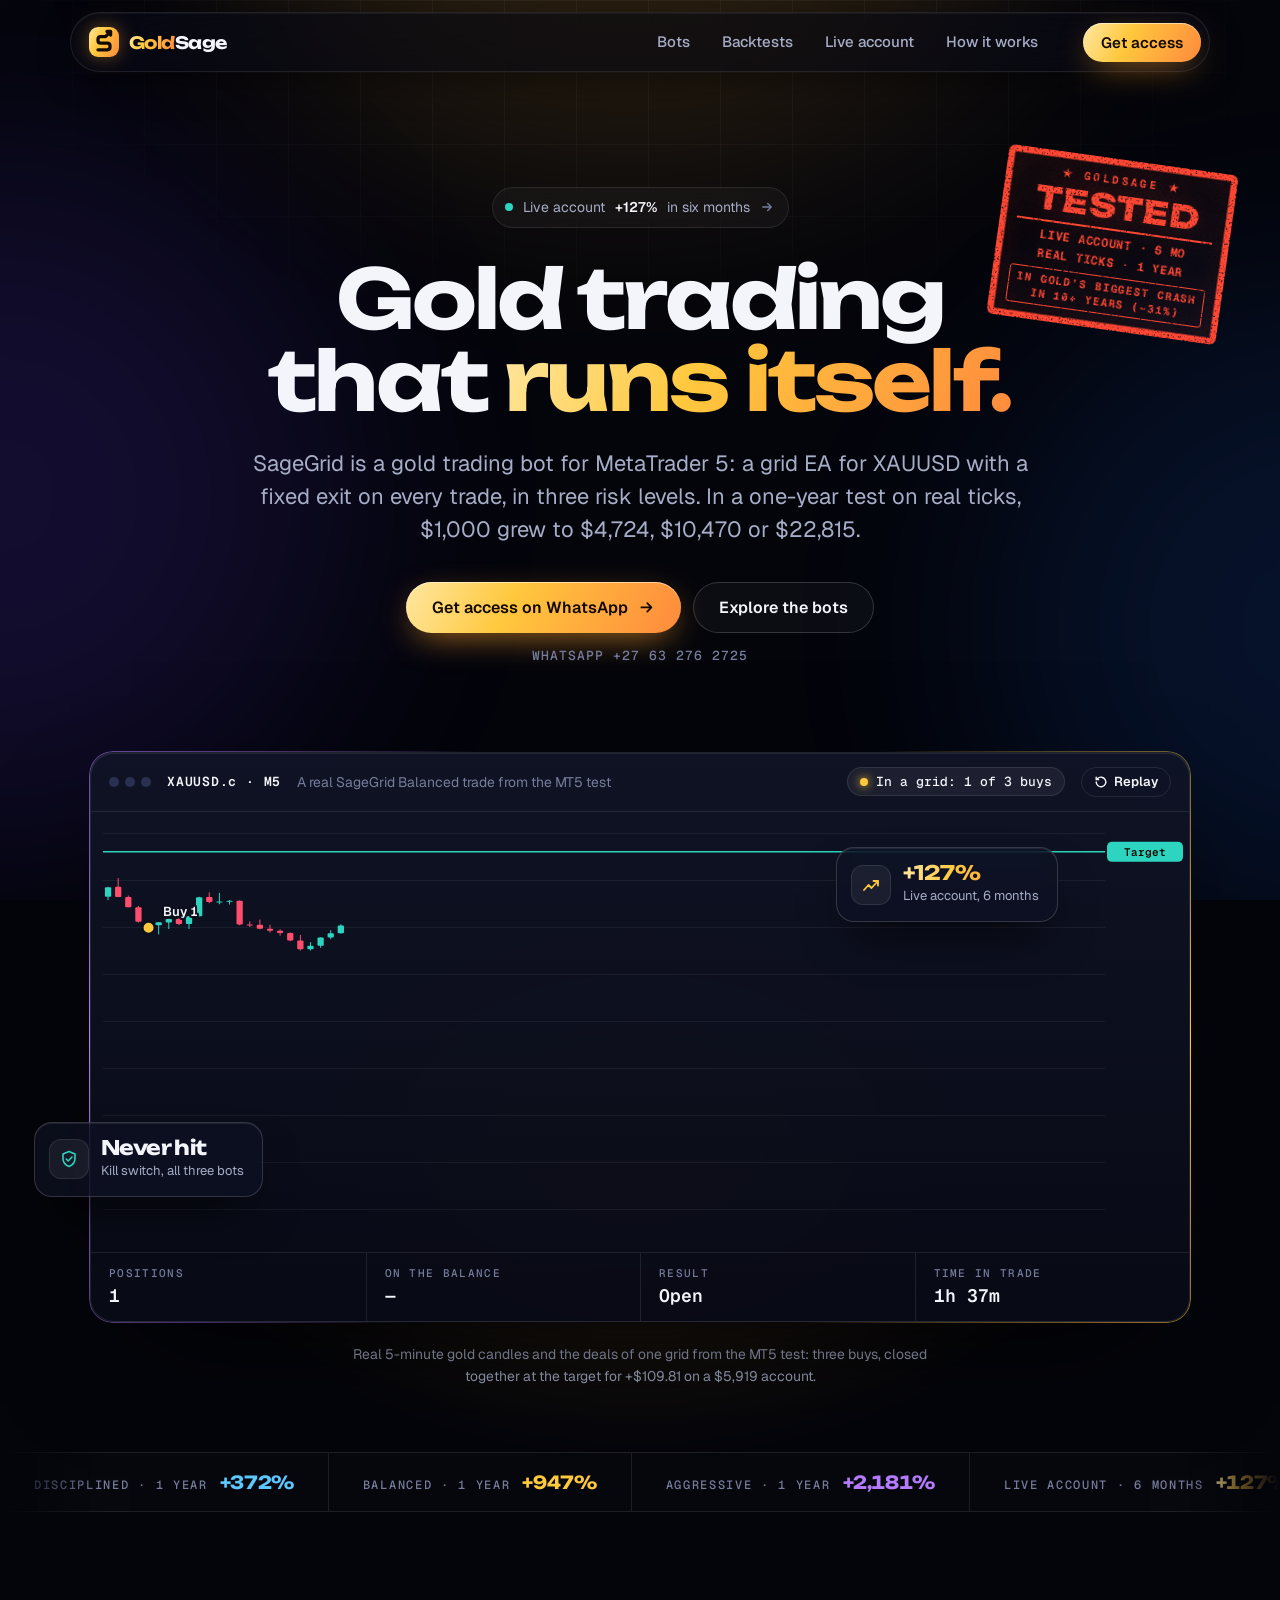
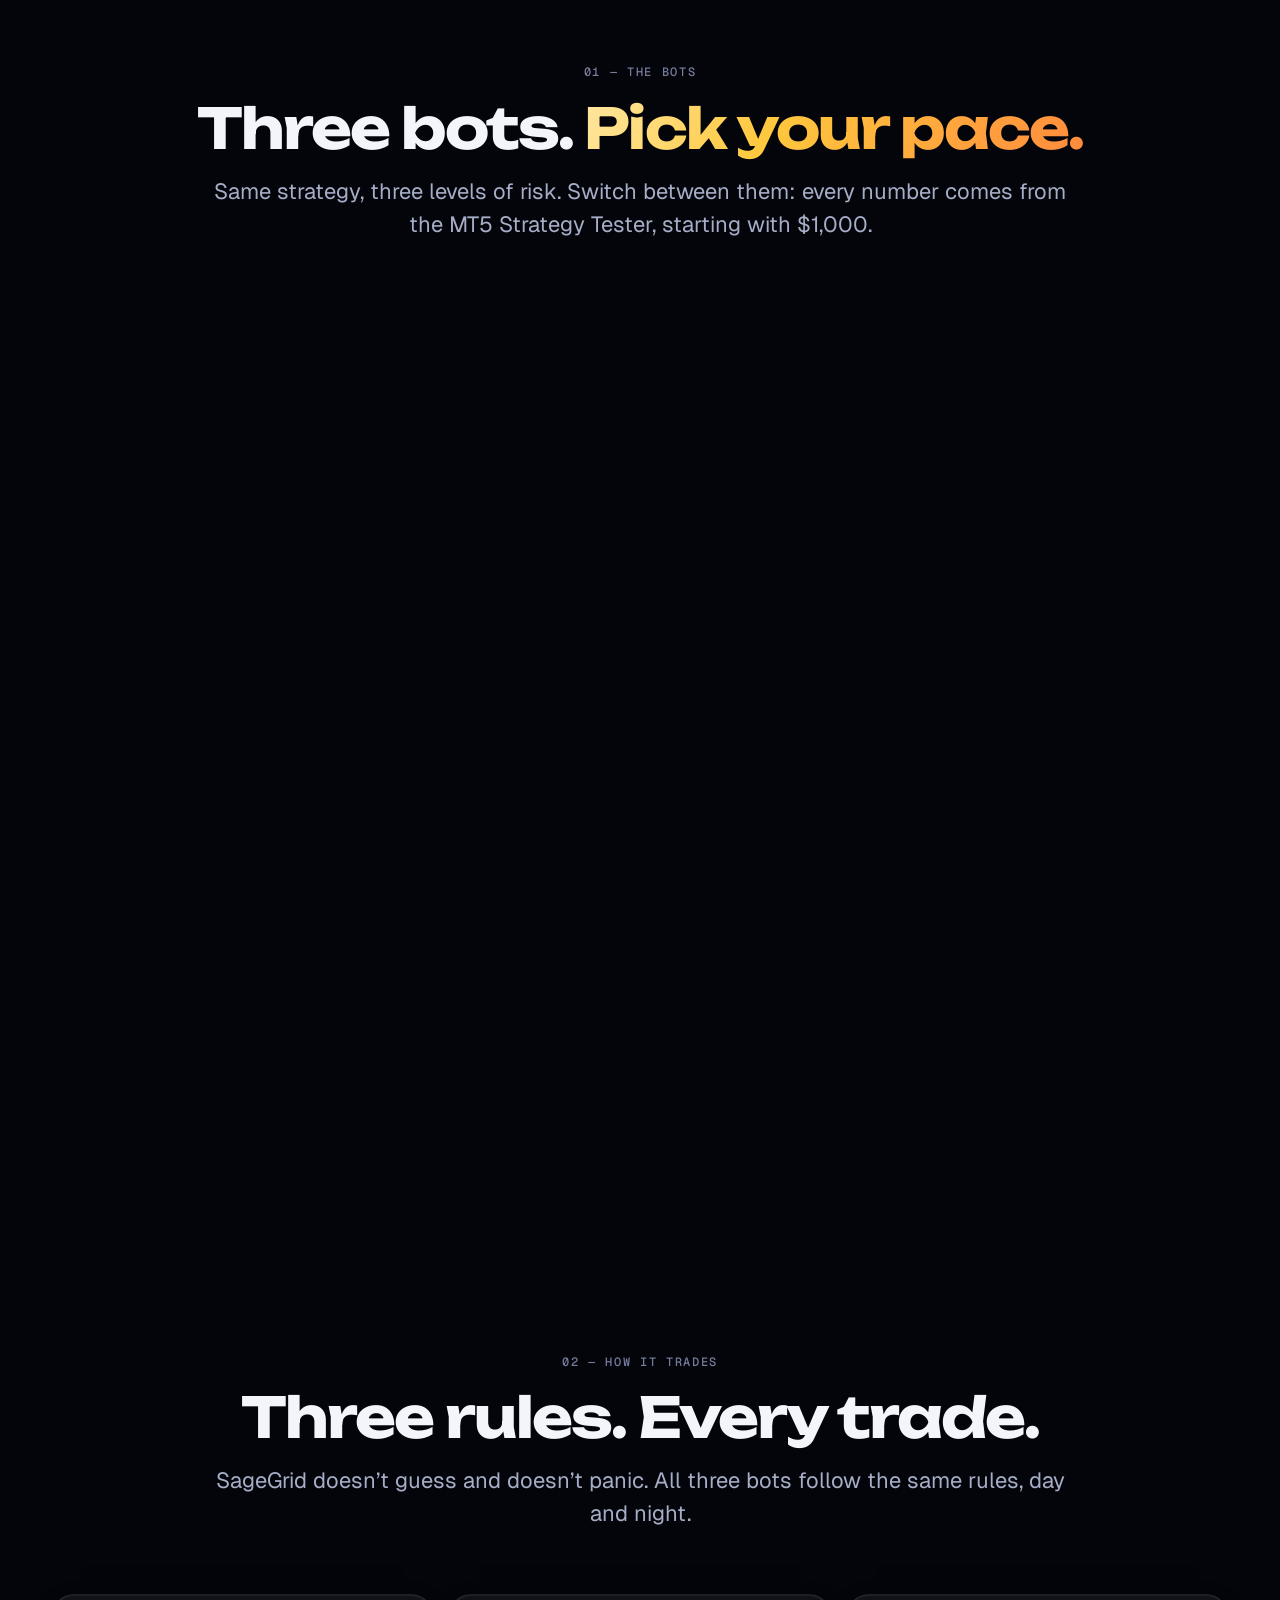
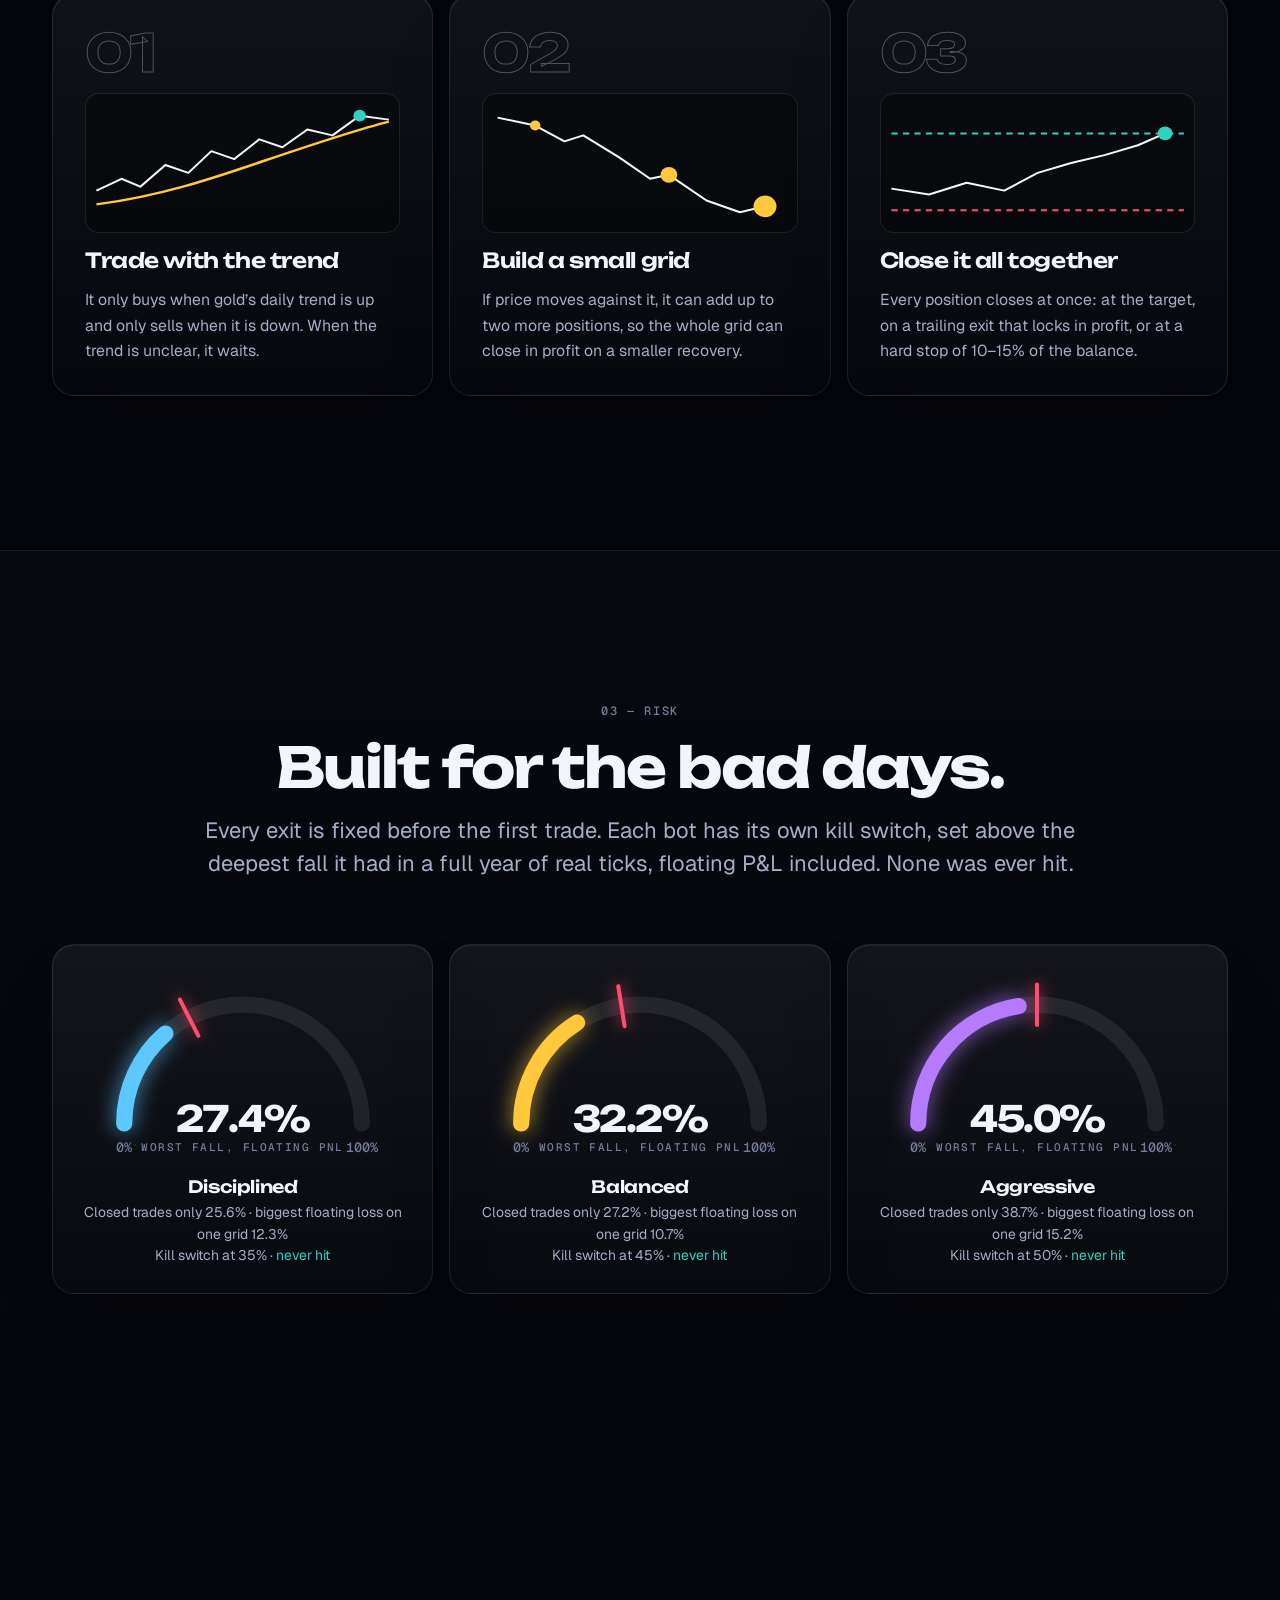
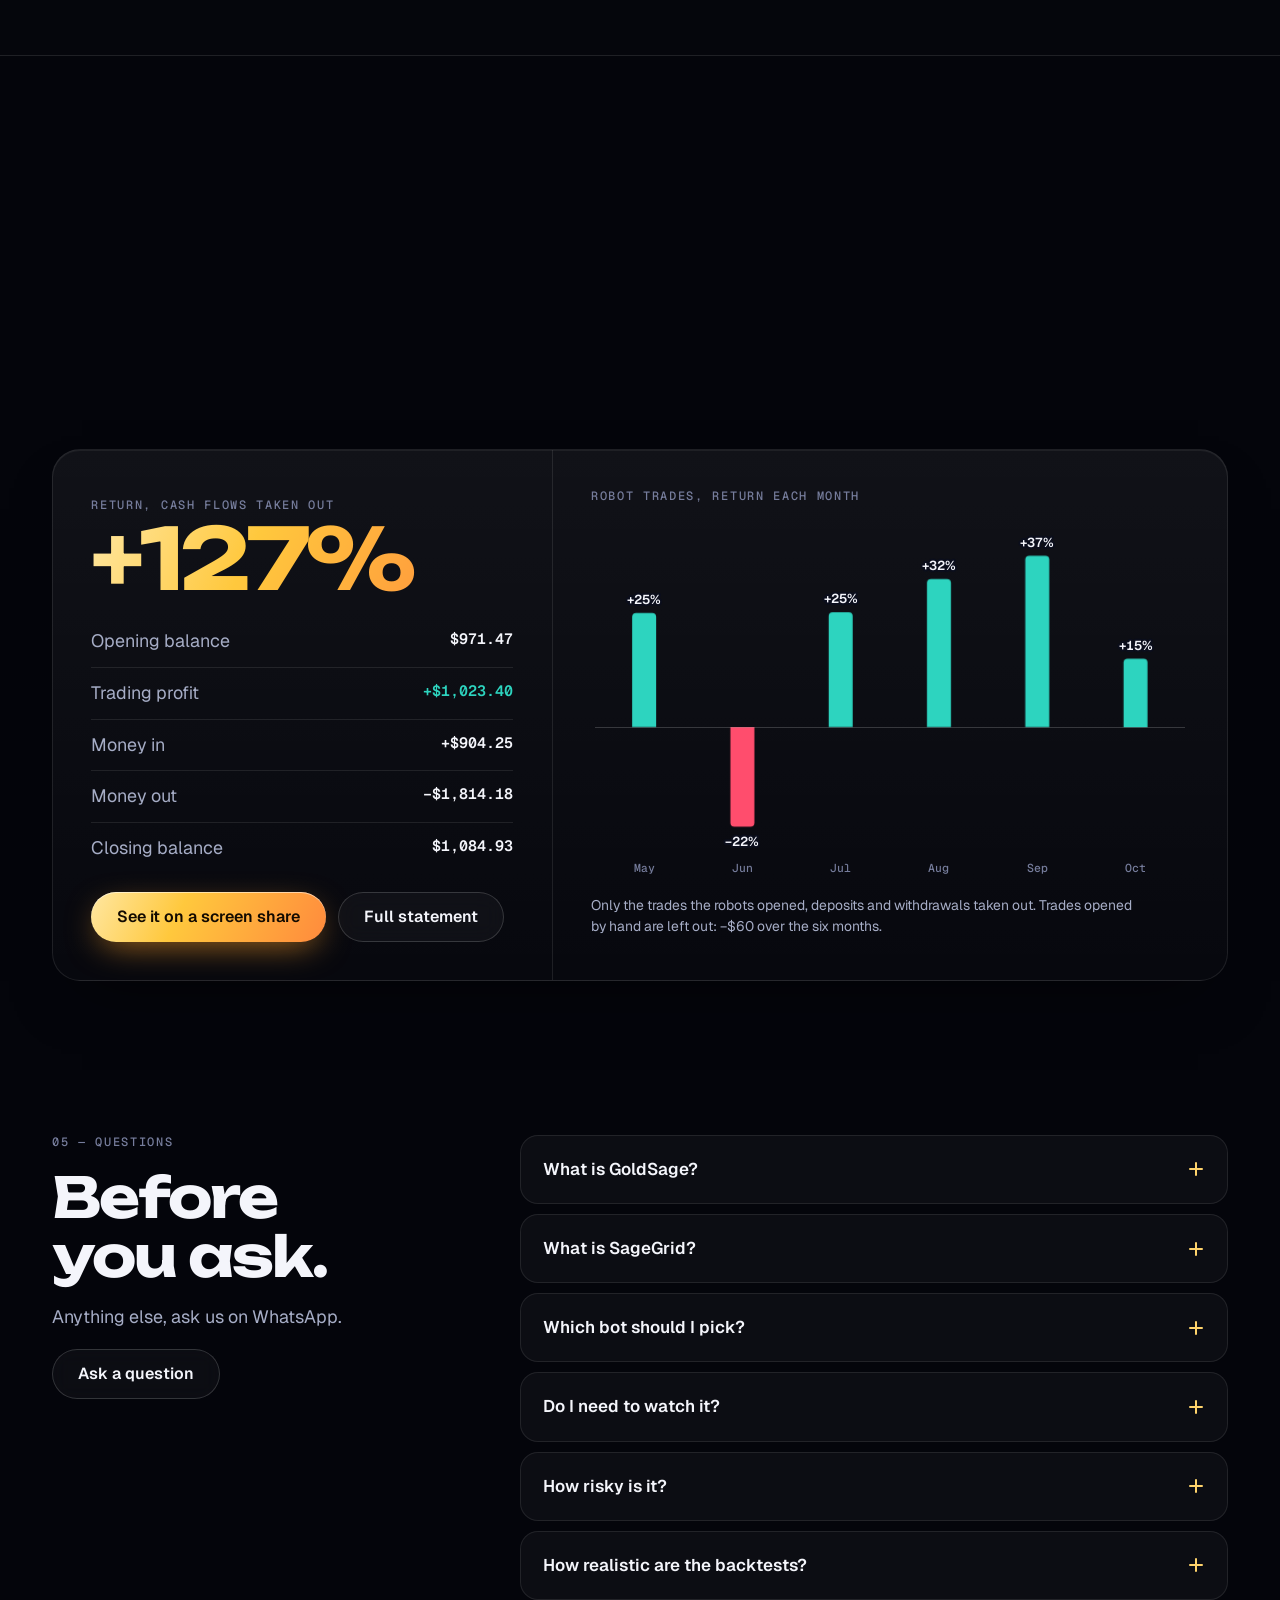
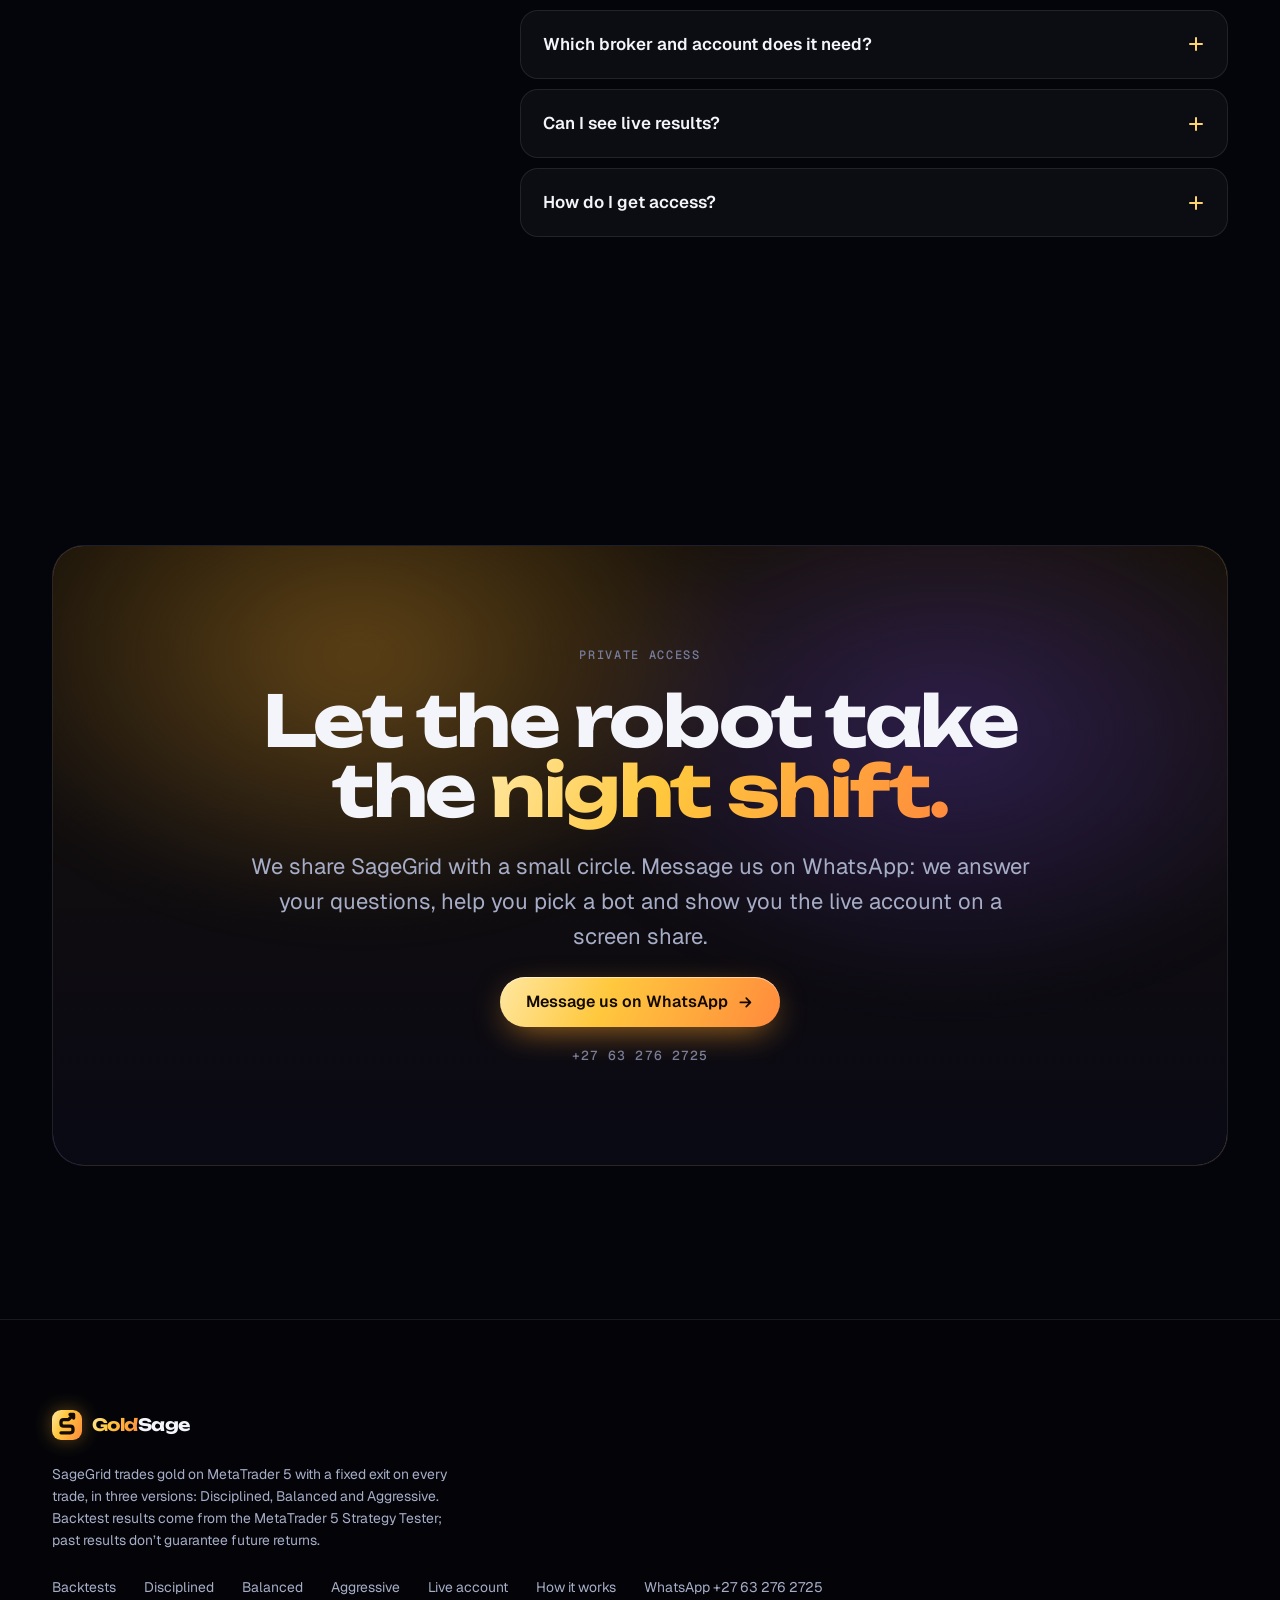
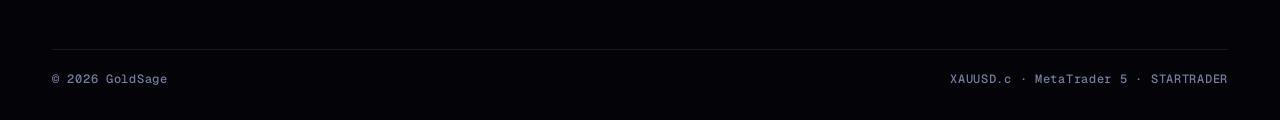
==== commit 007fbec4: "Bot Lab risk warning: drop the fast-market and afford-to-lose sentence (owner's request) Co-Authored" ====
--- a/index.html
+++ b/index.html
@@ -141,7 +141,7 @@
       <div class="lab reveal" data-lab>
         <p class="lab-warn" role="note">
           <svg viewBox="0 0 20 20" aria-hidden="true"><path d="M10 2.5 18.5 17.5h-17z" fill="none" stroke="currentColor" stroke-width="1.8" stroke-linejoin="round"/><path d="M10 8v4.2" stroke="currentColor" stroke-width="1.8" stroke-linecap="round"/><circle cx="10" cy="14.6" r="1.05" fill="currentColor"/></svg>
-          <span><b>Risk warning:</b> with SageGrid <span data-w="name">Balanced</span> you can lose <b class="lab-warn-pct" data-w="ks">45%</b> of your money. Its kill switch stops trading after a <span data-w="ks2">45%</span> fall from the account&rsquo;s peak, and in a fast market the loss can go past that. Use only money you can afford to lose. GoldSage is not responsible for trading losses.</span>
+          <span><b>Risk warning:</b> with SageGrid <span data-w="name">Balanced</span> you can lose <b class="lab-warn-pct" data-w="ks">45%</b> of your money. Its kill switch stops trading after a <span data-w="ks2">45%</span> fall from the account&rsquo;s peak. GoldSage is not responsible for trading losses.</span>
         </p>
 
         <div class="lab-tabs" role="tablist" aria-label="Bots">
